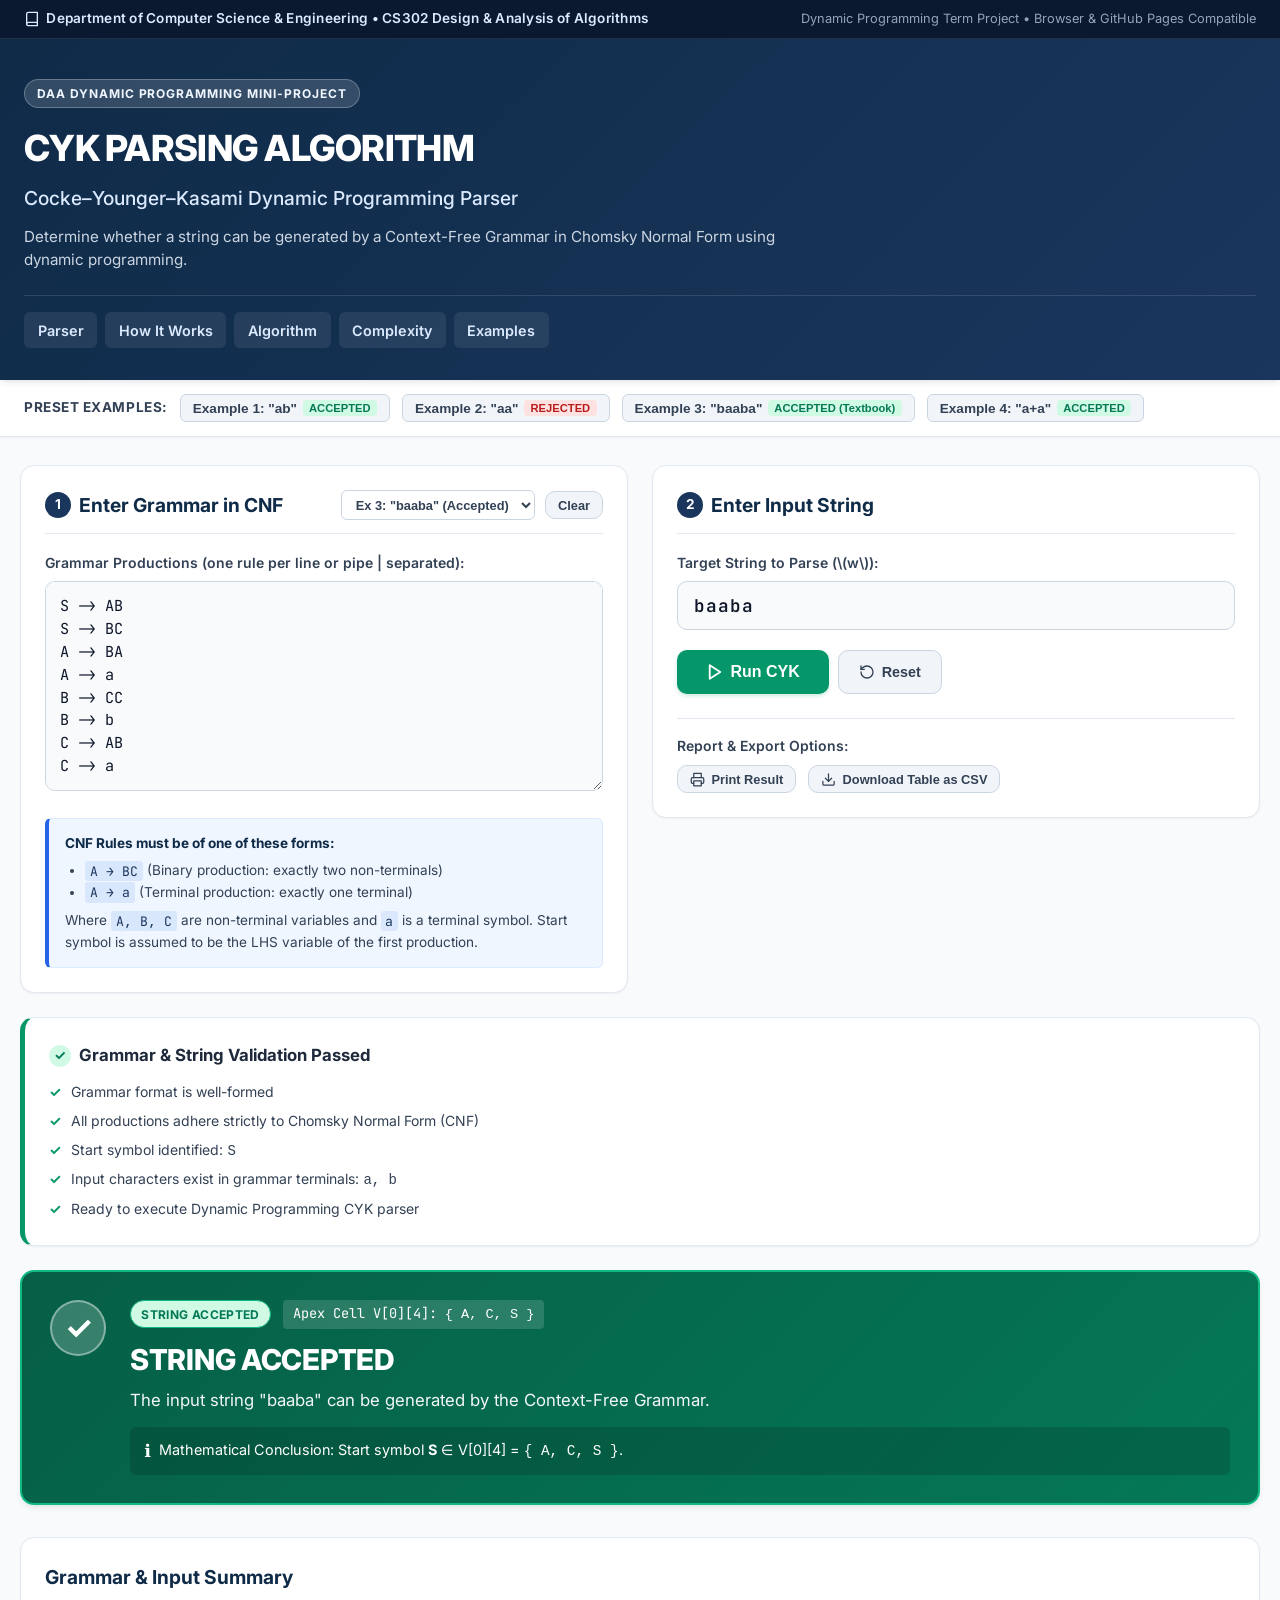
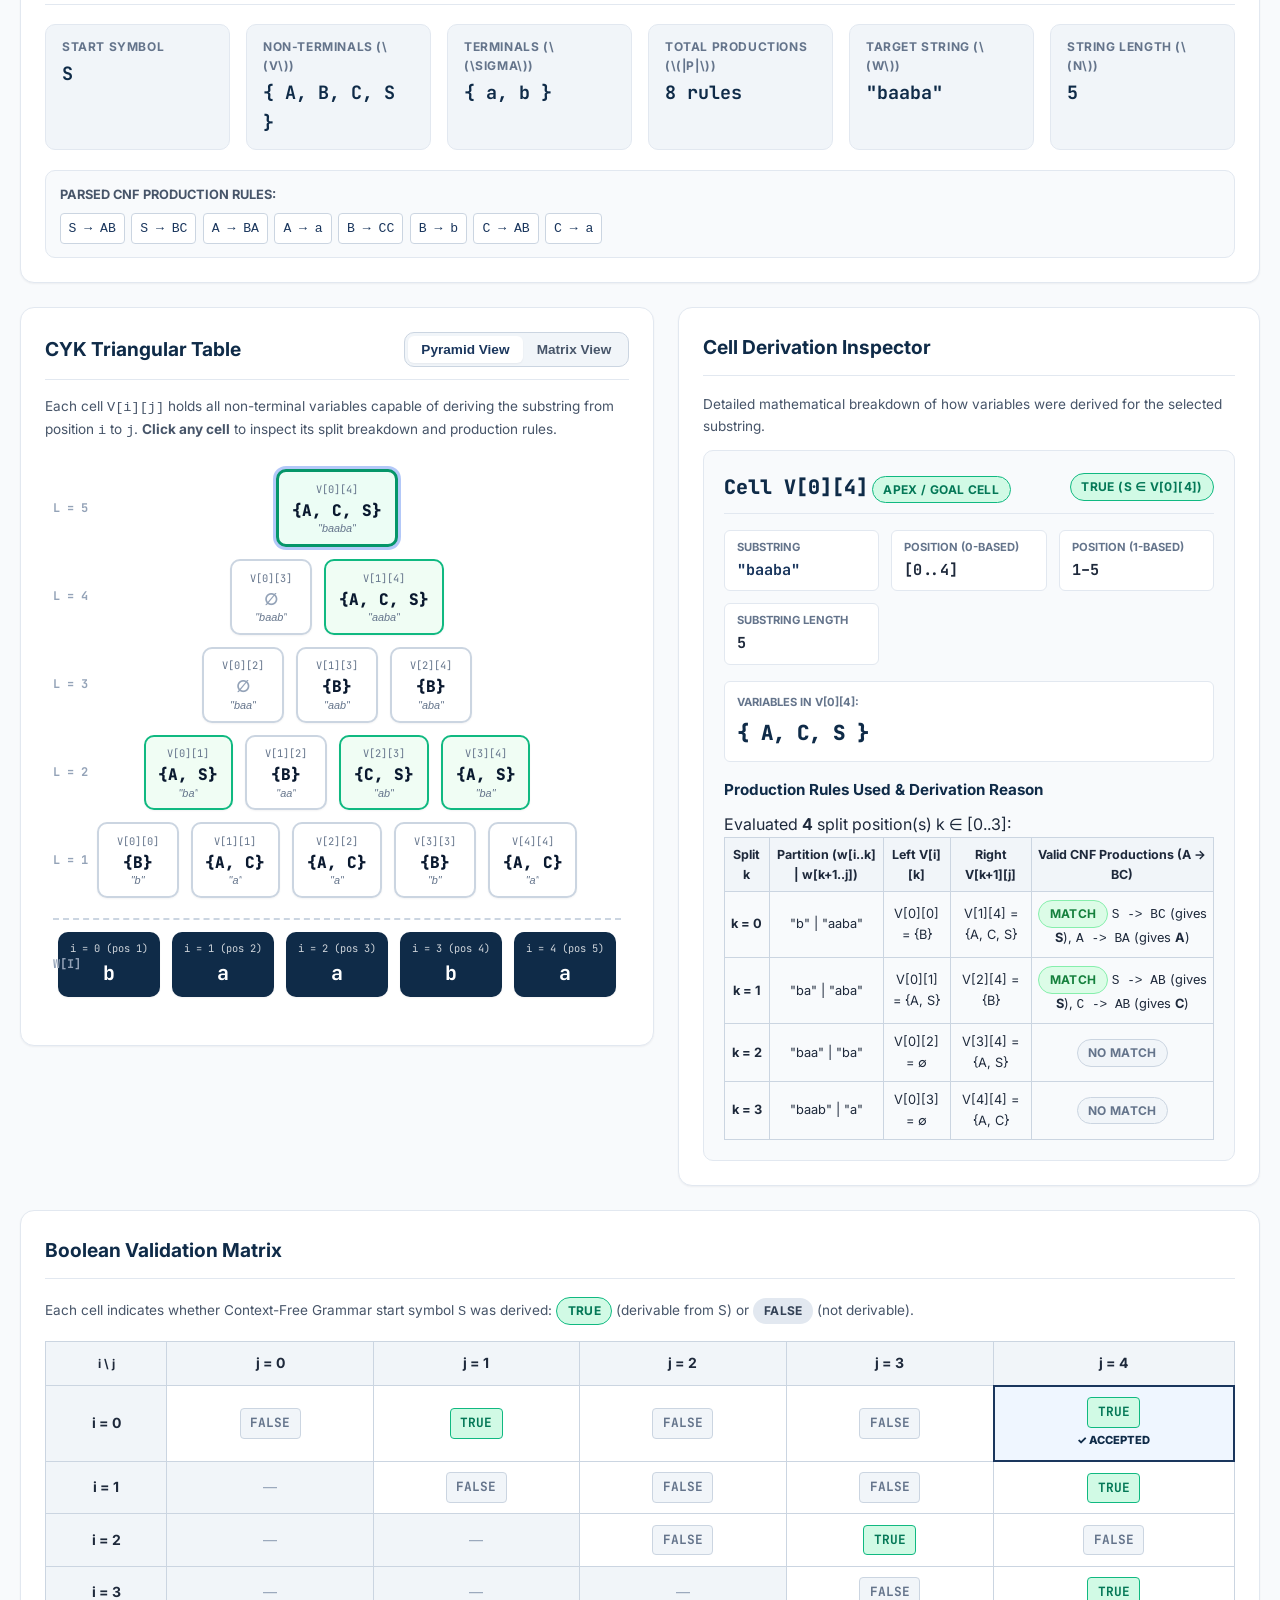
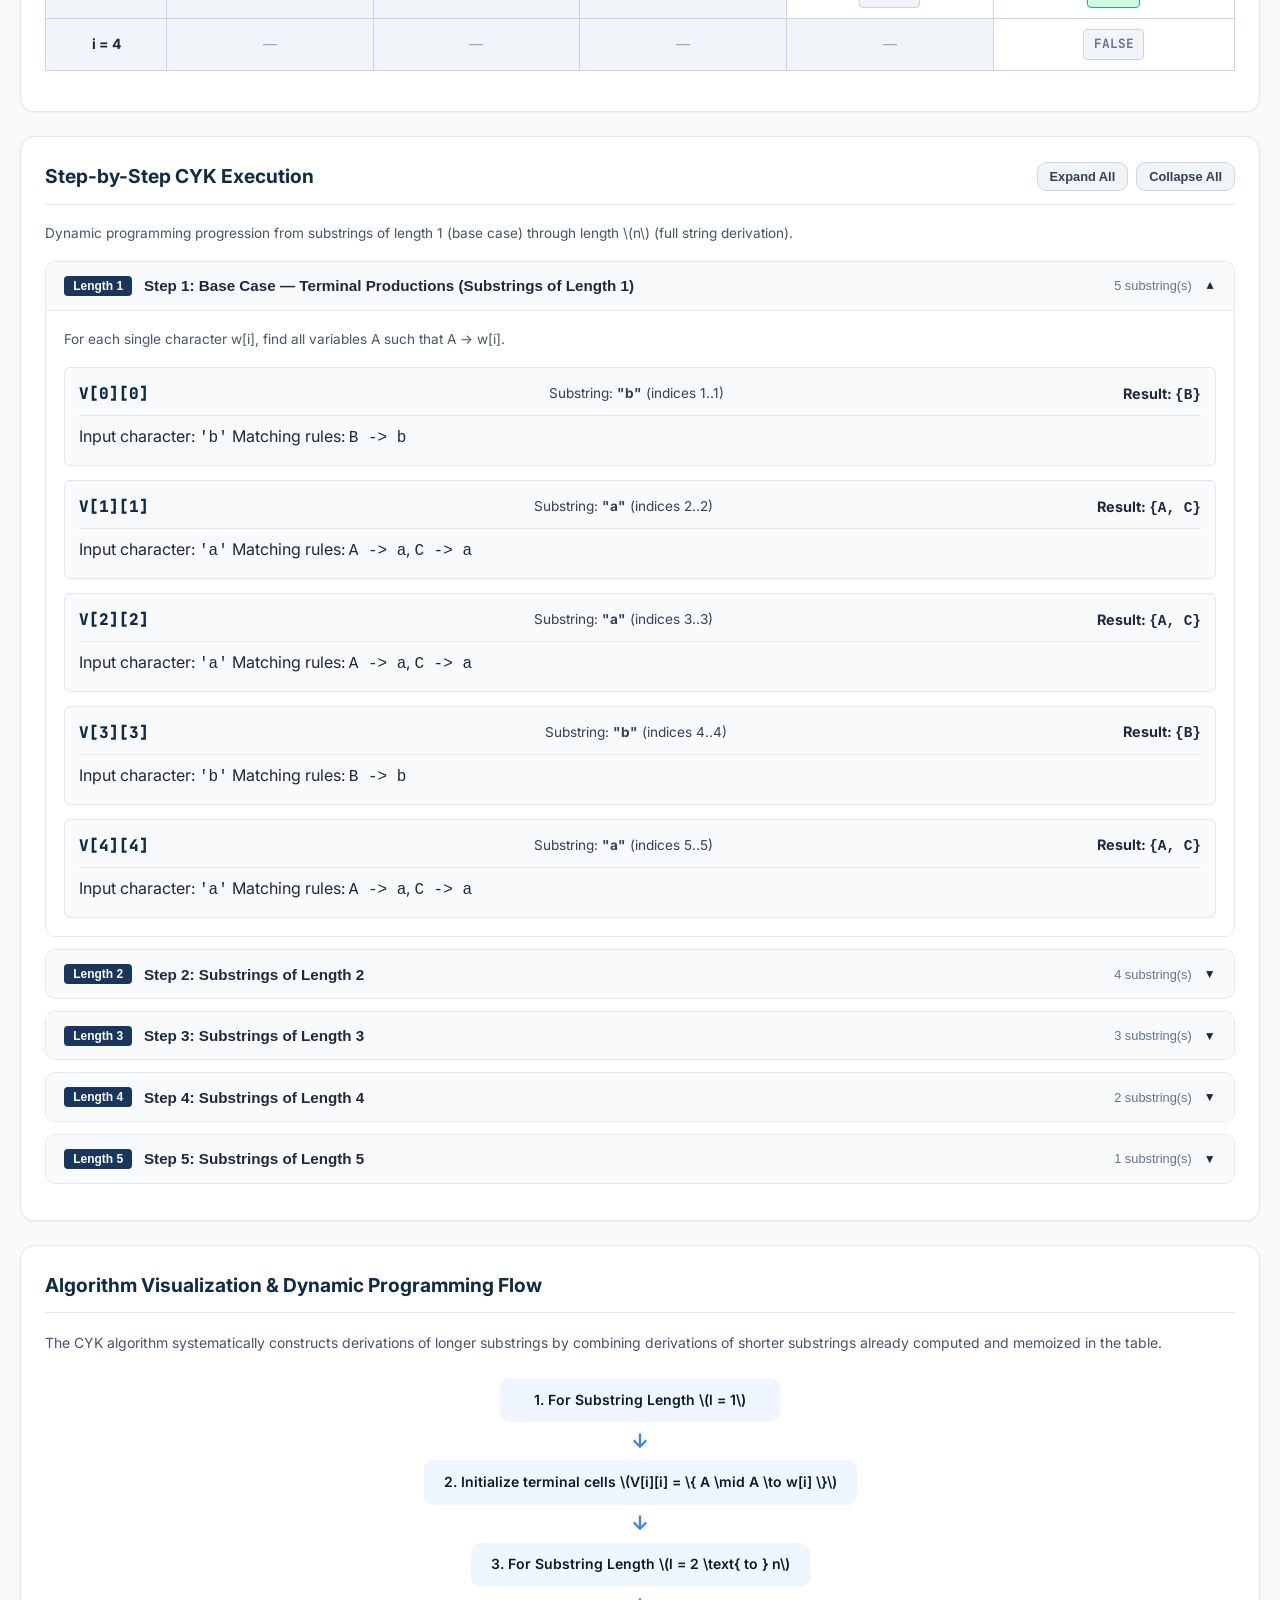
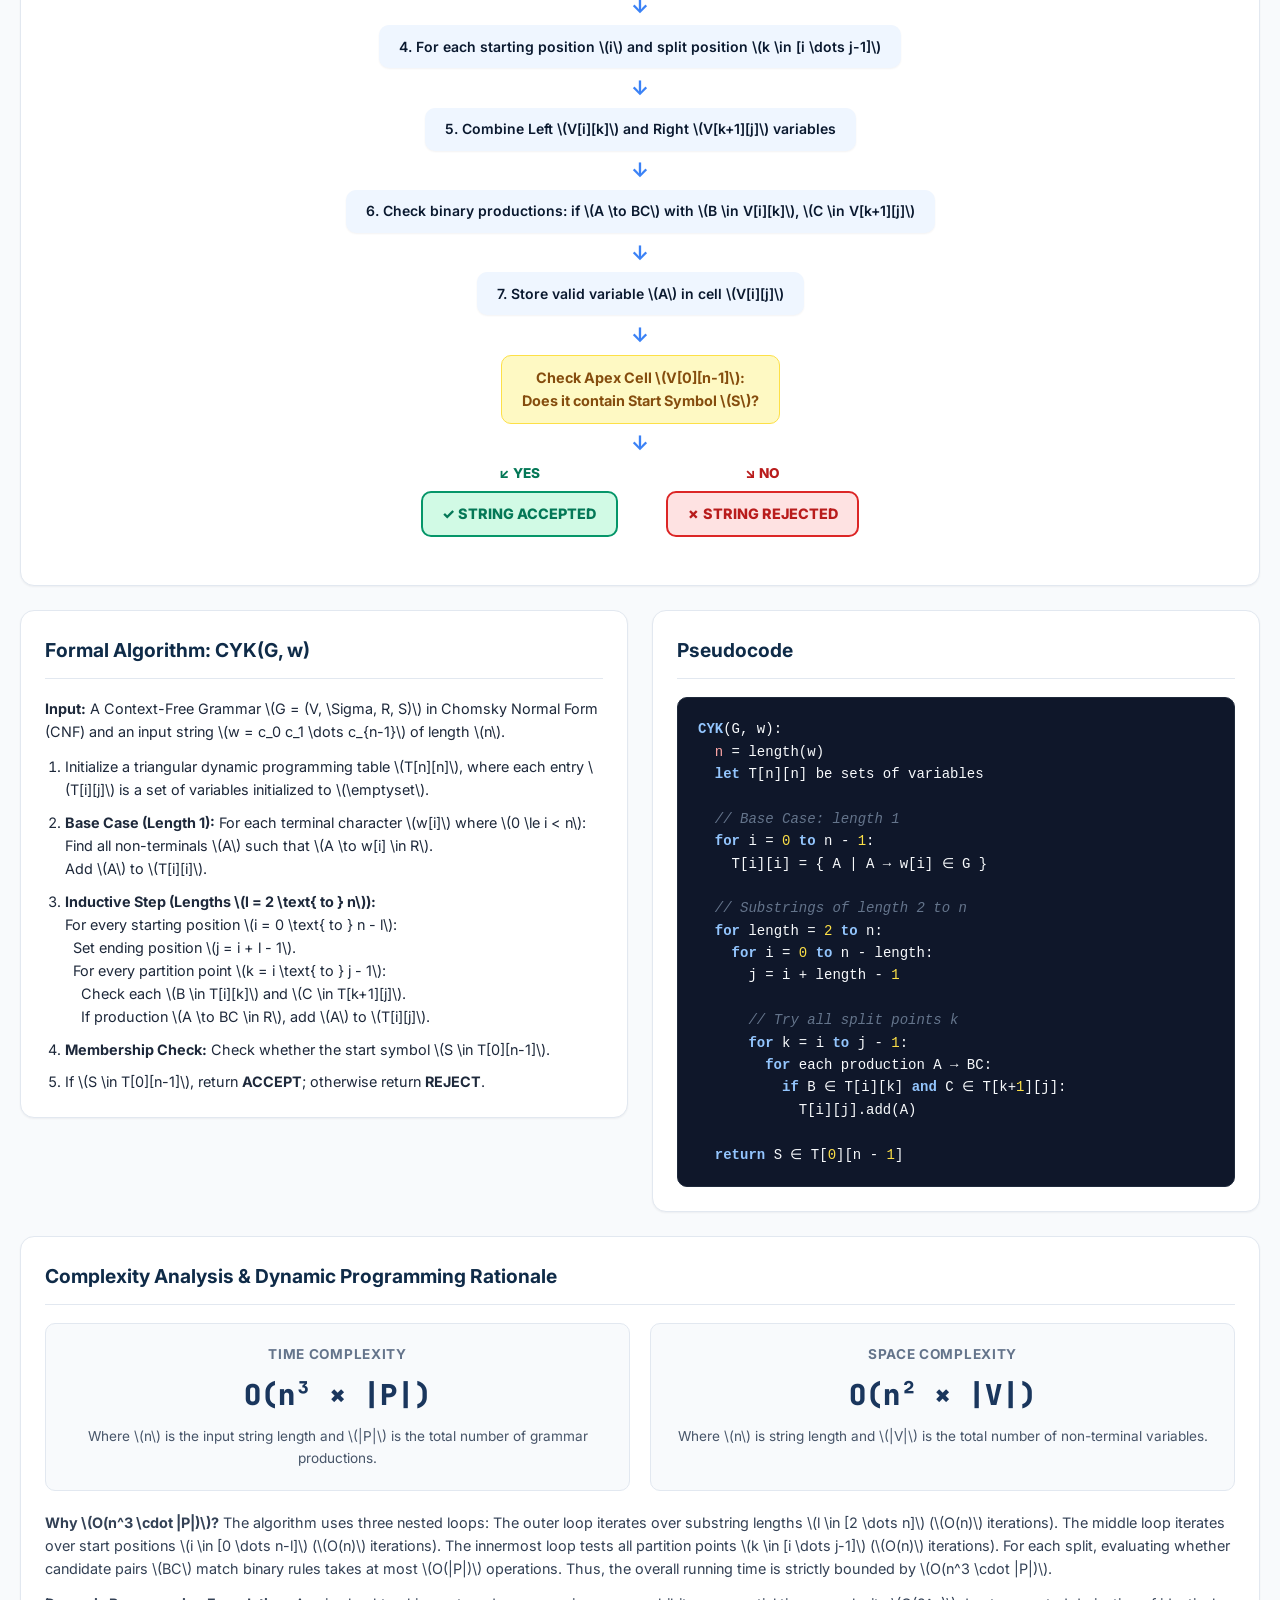
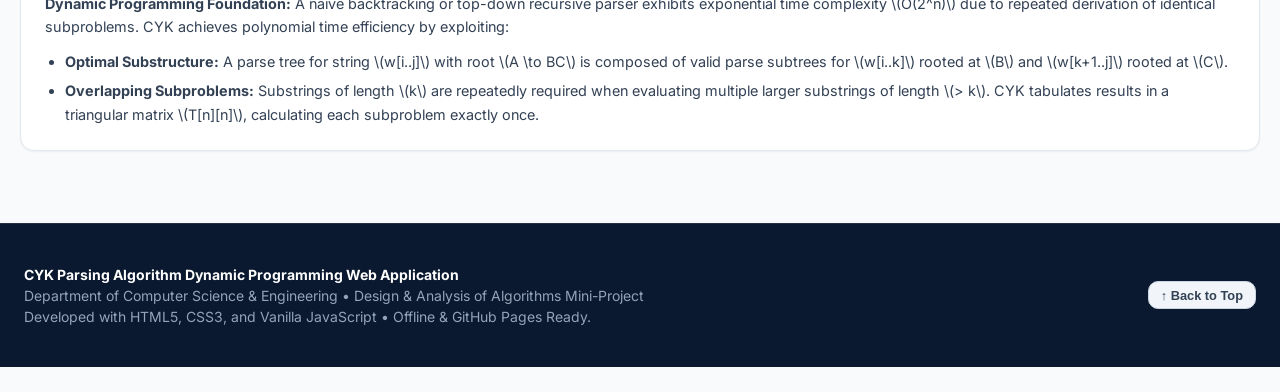
==== standalone.html @ a752aeae "Add files via upload" ====
<!DOCTYPE html>
<html lang="en">
<head>
  <meta charset="UTF-8">
  <meta name="viewport" content="width=device-width, initial-scale=1.0">
  <title>CYK Parsing Algorithm — Cocke–Younger–Kasami Dynamic Programming Parser</title>
  <style>
/* ==========================================================================
   CYK Parsing Algorithm — Academic DAA Mini-Project Stylesheet
   Theme: Academic Dark Blue / Slate / Clean White
   ========================================================================== */

:root {
  --primary-900: #0a192f;
  --primary-800: #0f2b48;
  --primary-700: #1a365d;
  --primary-600: #2563eb;
  --primary-500: #3b82f6;
  --primary-100: #dbeafe;
  --primary-50: #eff6ff;

  --accent-green-700: #047857;
  --accent-green-600: #059669;
  --accent-green-500: #10b981;
  --accent-green-100: #d1fae5;
  --accent-green-50: #ecfdf5;

  --accent-red-700: #b91c1c;
  --accent-red-600: #dc2626;
  --accent-red-500: #ef4444;
  --accent-red-100: #fee2e2;
  --accent-red-50: #fef2f2;

  --neutral-900: #0f172a;
  --neutral-800: #1e293b;
  --neutral-700: #334155;
  --neutral-600: #475569;
  --neutral-500: #64748b;
  --neutral-400: #94a3b8;
  --neutral-300: #cbd5e1;
  --neutral-200: #e2e8f0;
  --neutral-100: #f1f5f9;
  --neutral-50: #f8fafc;
  --white: #ffffff;

  --border-radius-sm: 6px;
  --border-radius-md: 10px;
  --border-radius-lg: 14px;
  --border-radius-xl: 18px;

  --shadow-sm: 0 1px 2px 0 rgba(15, 23, 42, 0.05);
  --shadow-md: 0 4px 6px -1px rgba(15, 23, 42, 0.08), 0 2px 4px -2px rgba(15, 23, 42, 0.05);
  --shadow-lg: 0 10px 15px -3px rgba(15, 23, 42, 0.08), 0 4px 6px -4px rgba(15, 23, 42, 0.05);
  --shadow-xl: 0 20px 25px -5px rgba(15, 23, 42, 0.1), 0 8px 10px -6px rgba(15, 23, 42, 0.05);

  --font-sans: 'Inter', system-ui, -apple-system, BlinkMacSystemFont, "Segoe UI", Roboto, "Helvetica Neue", Arial, sans-serif;
  --font-mono: 'JetBrains Mono', 'Fira Code', 'Consolas', 'Courier New', monospace;
}

/* Reset & Global */
*, *::before, *::after {
  box-sizing: border-box;
  margin: 0;
  padding: 0;
}

html {
  scroll-behavior: smooth;
  font-size: 16px;
}

body {
  font-family: var(--font-sans);
  background-color: var(--neutral-50);
  color: var(--neutral-800);
  line-height: 1.6;
  min-height: 100vh;
  display: flex;
  flex-direction: column;
}

/* Academic Top Banner */
.college-header-bar {
  background: var(--primary-900);
  color: var(--neutral-300);
  padding: 0.5rem 1.5rem;
  font-size: 0.85rem;
  border-bottom: 1px solid rgba(255, 255, 255, 0.1);
}

.college-header-inner {
  max-width: 1280px;
  margin: 0 auto;
  display: flex;
  justify-content: space-between;
  align-items: center;
  flex-wrap: wrap;
  gap: 0.5rem;
}

.course-tag {
  display: inline-flex;
  align-items: center;
  gap: 0.4rem;
  color: var(--primary-100);
  font-weight: 600;
  letter-spacing: 0.02em;
}

.project-affiliation {
  color: var(--neutral-400);
  font-size: 0.8rem;
}

/* Main Site Header */
.site-header {
  background: linear-gradient(135deg, var(--primary-800) 0%, var(--primary-700) 100%);
  color: var(--white);
  padding: 2.5rem 1.5rem 2rem;
  box-shadow: var(--shadow-md);
  position: relative;
}

.header-container {
  max-width: 1280px;
  margin: 0 auto;
}

.site-title-wrap {
  margin-bottom: 1.5rem;
}

.academic-badge {
  display: inline-block;
  background: rgba(255, 255, 255, 0.15);
  border: 1px solid rgba(255, 255, 255, 0.25);
  color: var(--primary-50);
  font-size: 0.75rem;
  font-weight: 700;
  text-transform: uppercase;
  letter-spacing: 0.08em;
  padding: 0.25rem 0.75rem;
  border-radius: 9999px;
  margin-bottom: 0.75rem;
}

.main-title {
  font-size: 2.25rem;
  font-weight: 800;
  letter-spacing: -0.02em;
  margin-bottom: 0.35rem;
  color: var(--white);
}

.subtitle {
  font-size: 1.2rem;
  color: var(--primary-100);
  font-weight: 500;
  margin-bottom: 0.75rem;
}

.header-description {
  font-size: 0.95rem;
  color: var(--neutral-300);
  max-width: 800px;
  line-height: 1.5;
}

/* Navigation Bar */
.main-nav {
  display: flex;
  gap: 0.5rem;
  flex-wrap: wrap;
  padding-top: 1rem;
  border-top: 1px solid rgba(255, 255, 255, 0.12);
}

.nav-link {
  color: var(--primary-100);
  text-decoration: none;
  font-size: 0.9rem;
  font-weight: 600;
  padding: 0.4rem 0.85rem;
  border-radius: var(--border-radius-sm);
  transition: all 0.2s ease;
  background: rgba(255, 255, 255, 0.08);
}

.nav-link:hover {
  color: var(--white);
  background: rgba(255, 255, 255, 0.2);
  transform: translateY(-1px);
}

/* Preset Quick Bar */
.preset-bar {
  background: var(--white);
  border-bottom: 1px solid var(--neutral-200);
  padding: 0.85rem 1.5rem;
  box-shadow: var(--shadow-sm);
}

.preset-container {
  max-width: 1280px;
  margin: 0 auto;
  display: flex;
  align-items: center;
  gap: 0.75rem;
  flex-wrap: wrap;
}

.preset-label {
  font-size: 0.85rem;
  font-weight: 700;
  color: var(--neutral-700);
  text-transform: uppercase;
  letter-spacing: 0.04em;
}

.btn-preset {
  background: var(--neutral-100);
  border: 1px solid var(--neutral-300);
  color: var(--neutral-700);
  padding: 0.35rem 0.75rem;
  border-radius: var(--border-radius-sm);
  font-size: 0.85rem;
  font-weight: 600;
  cursor: pointer;
  transition: all 0.15s ease;
  display: inline-flex;
  align-items: center;
  gap: 0.35rem;
}

.btn-preset:hover {
  background: var(--primary-50);
  border-color: var(--primary-500);
  color: var(--primary-700);
  transform: translateY(-1px);
}

.btn-preset .preset-badge {
  font-size: 0.7rem;
  padding: 0.1rem 0.4rem;
  border-radius: 4px;
}

.badge-acc {
  background: var(--accent-green-100);
  color: var(--accent-green-700);
}

.badge-rej {
  background: var(--accent-red-100);
  color: var(--accent-red-700);
}

/* Layout Containers */
.main-content {
  flex: 1;
  max-width: 1280px;
  width: 100%;
  margin: 1.75rem auto 3rem;
  padding: 0 1.25rem;
}

.two-col-grid {
  display: grid;
  grid-template-columns: 1fr 1fr;
  gap: 1.5rem;
  align-items: start;
}

@media (max-width: 960px) {
  .two-col-grid {
    grid-template-columns: 1fr;
  }
}

/* Card Component */
.card {
  background: var(--white);
  border: 1px solid var(--neutral-200);
  border-radius: var(--border-radius-lg);
  box-shadow: var(--shadow-sm);
  padding: 1.5rem;
  margin-bottom: 1.5rem;
  transition: box-shadow 0.2s ease;
}

.card:hover {
  box-shadow: var(--shadow-md);
}

.card-header {
  display: flex;
  justify-content: space-between;
  align-items: center;
  margin-bottom: 1.15rem;
  padding-bottom: 0.75rem;
  border-bottom: 1px solid var(--neutral-200);
}

.card-title {
  font-size: 1.2rem;
  font-weight: 700;
  color: var(--primary-800);
  display: flex;
  align-items: center;
  gap: 0.5rem;
}

.card-title-num {
  display: inline-flex;
  align-items: center;
  justify-content: center;
  width: 26px;
  height: 26px;
  background: var(--primary-700);
  color: var(--white);
  border-radius: 50%;
  font-size: 0.85rem;
  font-weight: 700;
}

/* Form Controls */
.form-group {
  margin-bottom: 1.25rem;
}

.form-label {
  display: block;
  font-size: 0.875rem;
  font-weight: 600;
  color: var(--neutral-700);
  margin-bottom: 0.4rem;
}

.grammar-textarea {
  width: 100%;
  height: 210px;
  font-family: var(--font-mono);
  font-size: 0.95rem;
  padding: 0.85rem;
  border: 1px solid var(--neutral-300);
  border-radius: var(--border-radius-md);
  background-color: var(--neutral-50);
  color: var(--neutral-900);
  resize: vertical;
  line-height: 1.5;
  transition: all 0.2s ease;
}

.grammar-textarea:focus,
.string-input:focus {
  outline: none;
  border-color: var(--primary-600);
  background-color: var(--white);
  box-shadow: 0 0 0 3px rgba(37, 99, 235, 0.15);
}

.string-input-wrap {
  display: flex;
  gap: 0.75rem;
}

.string-input {
  flex: 1;
  font-family: var(--font-mono);
  font-size: 1.1rem;
  padding: 0.75rem 1rem;
  border: 1px solid var(--neutral-300);
  border-radius: var(--border-radius-md);
  background-color: var(--neutral-50);
  color: var(--neutral-900);
  letter-spacing: 0.05em;
  font-weight: 600;
}

/* Buttons */
.btn-group {
  display: flex;
  gap: 0.6rem;
  flex-wrap: wrap;
}

.btn {
  display: inline-flex;
  align-items: center;
  justify-content: center;
  gap: 0.4rem;
  padding: 0.65rem 1.25rem;
  font-size: 0.9rem;
  font-weight: 600;
  border-radius: var(--border-radius-md);
  cursor: pointer;
  transition: all 0.18s ease;
  border: 1px solid transparent;
}

.btn-primary {
  background: var(--primary-700);
  color: var(--white);
  box-shadow: 0 2px 4px rgba(26, 54, 93, 0.2);
}

.btn-primary:hover {
  background: var(--primary-800);
  box-shadow: 0 4px 8px rgba(26, 54, 93, 0.25);
  transform: translateY(-1px);
}

.btn-secondary {
  background: var(--neutral-100);
  color: var(--neutral-700);
  border-color: var(--neutral-300);
}

.btn-secondary:hover {
  background: var(--neutral-200);
  color: var(--neutral-900);
}

.btn-run {
  background: var(--accent-green-600);
  color: var(--white);
  font-size: 1rem;
  padding: 0.75rem 1.75rem;
  box-shadow: 0 2px 4px rgba(5, 150, 105, 0.2);
}

.btn-run:hover {
  background: var(--accent-green-700);
  transform: translateY(-1px);
}

.btn-sm {
  padding: 0.35rem 0.75rem;
  font-size: 0.8rem;
}

/* Info Callout Box */
.info-box {
  background-color: var(--primary-50);
  border: 1px solid var(--primary-100);
  border-left: 4px solid var(--primary-600);
  border-radius: var(--border-radius-sm);
  padding: 0.85rem 1rem;
  margin-top: 1rem;
  font-size: 0.85rem;
  color: var(--neutral-700);
}

.info-box strong {
  color: var(--primary-800);
  display: block;
  margin-bottom: 0.25rem;
}

.info-box ul {
  padding-left: 1.25rem;
  margin-top: 0.35rem;
}

.info-box code {
  font-family: var(--font-mono);
  background: rgba(37, 99, 235, 0.1);
  padding: 0.1rem 0.3rem;
  border-radius: 3px;
  font-size: 0.82rem;
  color: var(--primary-700);
}

/* Validation Card */
.validation-card {
  border-left-width: 5px;
  transition: all 0.2s ease;
}

.validation-card.valid-state {
  border-left-color: var(--accent-green-600);
  background: var(--white);
}

.validation-card.invalid-state {
  border-left-color: var(--accent-red-600);
  background: var(--accent-red-50);
}

.validation-status-header {
  display: flex;
  align-items: center;
  gap: 0.5rem;
  font-size: 1.05rem;
  margin-bottom: 0.75rem;
}

.status-icon {
  display: inline-flex;
  align-items: center;
  justify-content: center;
  width: 22px;
  height: 22px;
  border-radius: 50%;
  font-size: 0.85rem;
  font-weight: bold;
}

.success-icon {
  background: var(--accent-green-100);
  color: var(--accent-green-700);
}

.error-icon {
  background: var(--accent-red-100);
  color: var(--accent-red-700);
}

.validation-checklist {
  list-style: none;
  display: grid;
  gap: 0.4rem;
  font-size: 0.875rem;
  color: var(--neutral-700);
}

.check-mark {
  color: var(--accent-green-600);
  font-weight: bold;
  margin-right: 0.4rem;
}

.cross-mark {
  color: var(--accent-red-600);
  font-weight: bold;
  margin-right: 0.4rem;
}

.validation-error-list {
  color: var(--accent-red-700);
  font-size: 0.875rem;
}

.error-lead {
  font-weight: 600;
  margin-bottom: 0.4rem;
}

.validation-error-list ul {
  list-style: none;
  padding-left: 0;
  display: grid;
  gap: 0.4rem;
}

/* Grammar Summary Card */
.summary-grid {
  display: grid;
  grid-template-columns: repeat(auto-fit, minmax(180px, 1fr));
  gap: 1rem;
  margin-bottom: 1.25rem;
}

.summary-metric {
  background: var(--neutral-100);
  border: 1px solid var(--neutral-200);
  border-radius: var(--border-radius-md);
  padding: 0.75rem 1rem;
}

.metric-label {
  display: block;
  font-size: 0.75rem;
  text-transform: uppercase;
  letter-spacing: 0.05em;
  color: var(--neutral-500);
  font-weight: 700;
  margin-bottom: 0.2rem;
}

.metric-value {
  font-size: 1.15rem;
  font-weight: 700;
  color: var(--primary-800);
  font-family: var(--font-mono);
}

.summary-rules-box {
  background: var(--neutral-50);
  border: 1px solid var(--neutral-200);
  border-radius: var(--border-radius-md);
  padding: 0.85rem;
}

.summary-rules-box .field-label {
  display: block;
  font-size: 0.8rem;
  font-weight: 700;
  color: var(--neutral-600);
  margin-bottom: 0.5rem;
  text-transform: uppercase;
}

.productions-badges-wrap {
  display: flex;
  flex-wrap: wrap;
  gap: 0.4rem;
}

.prod-badge {
  background: var(--white);
  border: 1px solid var(--neutral-300);
  padding: 0.2rem 0.5rem;
  border-radius: 4px;
  font-size: 0.82rem;
  color: var(--primary-700);
}

/* Result Banner */
.result-banner {
  border-radius: var(--border-radius-lg);
  padding: 1.75rem;
  margin-bottom: 2rem;
  display: flex;
  align-items: flex-start;
  gap: 1.5rem;
  box-shadow: var(--shadow-md);
  position: relative;
  overflow: hidden;
}

.result-banner.accepted {
  background: linear-gradient(135deg, #065f46 0%, #047857 100%);
  color: var(--white);
  border: 2px solid var(--accent-green-500);
}

.result-banner.rejected {
  background: linear-gradient(135deg, #991b1b 0%, #b91c1c 100%);
  color: var(--white);
  border: 2px solid var(--accent-red-500);
}

.result-icon-container {
  flex-shrink: 0;
}

.result-status-icon {
  width: 56px;
  height: 56px;
  border-radius: 50%;
  display: flex;
  align-items: center;
  justify-content: center;
  font-size: 2rem;
  font-weight: bold;
  background: rgba(255, 255, 255, 0.2);
  border: 2px solid rgba(255, 255, 255, 0.4);
}

.result-content {
  flex: 1;
}

.result-badge-row {
  display: flex;
  align-items: center;
  gap: 0.75rem;
  margin-bottom: 0.5rem;
  flex-wrap: wrap;
}

.result-dp-cell {
  font-size: 0.85rem;
  background: rgba(255, 255, 255, 0.15);
  padding: 0.2rem 0.6rem;
  border-radius: 4px;
  font-family: var(--font-mono);
}

.result-title {
  font-size: 1.8rem;
  font-weight: 800;
  letter-spacing: -0.01em;
  margin-bottom: 0.25rem;
}

.result-subtitle {
  font-size: 1.05rem;
  opacity: 0.95;
  margin-bottom: 0.85rem;
}

.result-math-reason {
  background: rgba(0, 0, 0, 0.15);
  padding: 0.6rem 0.9rem;
  border-radius: var(--border-radius-sm);
  font-size: 0.9rem;
  display: flex;
  align-items: center;
  gap: 0.5rem;
}

.math-icon {
  font-size: 1.1rem;
  font-weight: bold;
}

/* Badges */
.badge {
  display: inline-flex;
  align-items: center;
  padding: 0.2rem 0.65rem;
  border-radius: 9999px;
  font-size: 0.75rem;
  font-weight: 700;
  letter-spacing: 0.03em;
  text-transform: uppercase;
}

.badge-accepted, .badge-success {
  background: var(--accent-green-100);
  color: var(--accent-green-700);
  border: 1px solid var(--accent-green-500);
}

.badge-rejected, .badge-error {
  background: var(--accent-red-100);
  color: var(--accent-red-700);
  border: 1px solid var(--accent-red-500);
}

.badge-match {
  background: #dcfce7;
  color: #15803d;
  border: 1px solid #86efac;
}

.badge-nomatch {
  background: var(--neutral-100);
  color: var(--neutral-500);
  border: 1px solid var(--neutral-300);
}

.badge-neutral {
  background: var(--neutral-200);
  color: var(--neutral-700);
}

/* SECTION 5: CYK Triangular Table */
.table-section-header {
  display: flex;
  justify-content: space-between;
  align-items: center;
  margin-bottom: 1rem;
  flex-wrap: wrap;
  gap: 0.75rem;
}

.view-toggle-btns {
  display: flex;
  background: var(--neutral-100);
  border: 1px solid var(--neutral-300);
  border-radius: var(--border-radius-md);
  padding: 0.2rem;
}

.toggle-btn {
  padding: 0.35rem 0.85rem;
  font-size: 0.85rem;
  font-weight: 600;
  border: none;
  background: transparent;
  color: var(--neutral-600);
  cursor: pointer;
  border-radius: var(--border-radius-sm);
  transition: all 0.15s ease;
}

.toggle-btn.active {
  background: var(--white);
  color: var(--primary-700);
  box-shadow: var(--shadow-sm);
}

/* Pyramid Container */
.pyramid-scroll-wrap {
  overflow-x: auto;
  padding: 1rem 0 1.5rem;
  margin: 0 -0.5rem;
}

.cyk-pyramid {
  display: flex;
  flex-direction: column;
  align-items: center;
  gap: 0.75rem;
  min-width: 600px;
  padding: 0 1rem;
}

.pyramid-row {
  display: flex;
  align-items: center;
  justify-content: center;
  position: relative;
  width: 100%;
}

.pyramid-row-label {
  position: absolute;
  left: 0;
  font-size: 0.75rem;
  font-weight: 700;
  color: var(--neutral-400);
  font-family: var(--font-mono);
  text-transform: uppercase;
}

.pyramid-cells-wrap {
  display: flex;
  gap: 0.75rem;
  justify-content: center;
}

/* CYK Cell Buttons in Pyramid */
.cyk-cell {
  background: var(--white);
  border: 2px solid var(--neutral-300);
  border-radius: var(--border-radius-md);
  padding: 0.6rem 0.8rem;
  min-width: 82px;
  min-height: 72px;
  display: flex;
  flex-direction: column;
  align-items: center;
  justify-content: center;
  cursor: pointer;
  transition: all 0.18s ease;
  box-shadow: var(--shadow-sm);
  position: relative;
}

.cyk-cell:hover {
  border-color: var(--primary-500);
  transform: translateY(-2px);
  box-shadow: var(--shadow-md);
}

.cyk-cell.selected-cell {
  border-color: var(--primary-600);
  box-shadow: 0 0 0 3px rgba(37, 99, 235, 0.35);
  background: var(--primary-50);
}

.cyk-cell.has-start {
  border-color: var(--accent-green-500);
  background: #f0fdf4;
}

.cyk-cell.apex-cell {
  border-width: 3px;
  border-color: var(--primary-700);
  background: #eff6ff;
}

.cyk-cell.apex-cell.has-start {
  border-color: var(--accent-green-600);
  background: #ecfdf5;
}

.cyk-cell.empty-cell .cell-vars {
  color: var(--neutral-400);
}

.cell-coords {
  font-size: 0.65rem;
  font-family: var(--font-mono);
  color: var(--neutral-500);
  margin-bottom: 0.15rem;
}

.cell-vars {
  font-size: 1rem;
  font-weight: 800;
  color: var(--primary-900);
  font-family: var(--font-mono);
  margin: 0.1rem 0;
}

.cell-substr {
  font-size: 0.68rem;
  color: var(--neutral-500);
  font-style: italic;
  white-space: nowrap;
  max-width: 80px;
  overflow: hidden;
  text-overflow: ellipsis;
}

/* Pyramid Terminal Base Row */
.pyramid-base-row {
  margin-top: 0.5rem;
  padding-top: 0.75rem;
  border-top: 2px dashed var(--neutral-300);
}

.terminal-char-cell {
  background: var(--primary-800);
  color: var(--white);
  border-radius: var(--border-radius-md);
  padding: 0.5rem 0.75rem;
  min-width: 82px;
  text-align: center;
  box-shadow: var(--shadow-sm);
}

.char-pos {
  font-size: 0.65rem;
  opacity: 0.8;
  font-family: var(--font-mono);
}

.char-val {
  font-size: 1.25rem;
  font-family: var(--font-mono);
  font-weight: 800;
}

/* Matrix Table View */
.matrix-table-responsive {
  overflow-x: auto;
  margin: 1rem 0;
}

.academic-table {
  width: 100%;
  border-collapse: collapse;
  font-size: 0.875rem;
  text-align: center;
}

.academic-table th,
.academic-table td {
  border: 1px solid var(--neutral-300);
  padding: 0.65rem 0.5rem;
}

.academic-table th {
  background: var(--neutral-100);
  color: var(--neutral-800);
  font-weight: 700;
}

.table-sublabel {
  font-size: 0.75rem;
  font-weight: normal;
  color: var(--neutral-500);
}

.matrix-corner {
  background: var(--neutral-200);
  font-size: 0.75rem;
}

.matrix-unused {
  background: var(--neutral-100);
  color: var(--neutral-400);
}

.matrix-cell {
  background: var(--white);
  cursor: pointer;
  transition: all 0.15s ease;
}

.matrix-cell:hover {
  background: var(--primary-50);
}

.matrix-cell.selected-cell {
  background: var(--primary-100);
  outline: 2px solid var(--primary-600);
}

.matrix-cell.matrix-has-start {
  background: #f0fdf4;
}

.matrix-cell.matrix-apex {
  border: 2px solid var(--primary-700);
}

.m-cell-content {
  display: flex;
  flex-direction: column;
  align-items: center;
}

.m-cell-vars {
  font-weight: 800;
  font-family: var(--font-mono);
  color: var(--primary-900);
}

.m-cell-sub {
  font-size: 0.7rem;
  color: var(--neutral-500);
}

/* SECTION 6: Boolean Matrix */
.bool-matrix-header {
  margin-bottom: 0.85rem;
}

.bool-info {
  font-size: 0.85rem;
  color: var(--neutral-600);
}

.bool-badge {
  display: inline-block;
  font-family: var(--font-mono);
  font-weight: 700;
  font-size: 0.8rem;
  padding: 0.25rem 0.6rem;
  border-radius: 4px;
}

.bool-true {
  background: var(--accent-green-100);
  color: var(--accent-green-700);
  border: 1px solid var(--accent-green-500);
}

.bool-false {
  background: var(--neutral-100);
  color: var(--neutral-500);
  border: 1px solid var(--neutral-300);
}

.bool-apex {
  border: 2px solid var(--primary-700) !important;
  background: var(--primary-50);
}

.apex-verdict {
  margin-top: 0.25rem;
  font-size: 0.7rem;
  font-weight: 800;
  color: var(--primary-800);
}

/* Cell Inspector Panel */
.inspector-card-inner {
  background: var(--neutral-50);
  border: 1px solid var(--neutral-200);
  border-radius: var(--border-radius-md);
  padding: 1.25rem;
}

.inspector-header {
  display: flex;
  justify-content: space-between;
  align-items: center;
  margin-bottom: 1rem;
  padding-bottom: 0.6rem;
  border-bottom: 1px solid var(--neutral-200);
}

.cell-tag {
  font-size: 1.25rem;
  font-weight: 800;
  color: var(--primary-800);
  font-family: var(--font-mono);
}

.inspector-grid {
  display: grid;
  grid-template-columns: repeat(auto-fit, minmax(140px, 1fr));
  gap: 0.75rem;
  margin-bottom: 1rem;
}

.inspector-field {
  background: var(--white);
  border: 1px solid var(--neutral-200);
  border-radius: var(--border-radius-sm);
  padding: 0.5rem 0.75rem;
}

.field-label {
  font-size: 0.7rem;
  text-transform: uppercase;
  color: var(--neutral-500);
  font-weight: 700;
  display: block;
}

.field-value {
  font-size: 0.95rem;
  font-weight: 700;
  color: var(--neutral-800);
  font-family: var(--font-mono);
}

.highlight-substr {
  color: var(--primary-700);
}

.inspector-variables-box {
  background: var(--white);
  border: 1px solid var(--neutral-200);
  border-radius: var(--border-radius-sm);
  padding: 0.75rem;
  margin-bottom: 1rem;
}

.variables-display {
  font-size: 1.3rem;
  font-weight: 800;
  font-family: var(--font-mono);
  color: var(--primary-800);
  margin-top: 0.25rem;
}

.inspector-section-title {
  font-size: 0.95rem;
  font-weight: 700;
  color: var(--primary-800);
  margin-bottom: 0.6rem;
}

.derivation-terminal-box {
  background: var(--white);
  border: 1px solid var(--neutral-200);
  border-radius: var(--border-radius-sm);
  padding: 0.85rem;
  font-size: 0.85rem;
}

.derivation-rules-list {
  list-style: none;
  margin-top: 0.5rem;
  display: grid;
  gap: 0.35rem;
}

.splits-table th {
  font-size: 0.78rem;
  padding: 0.4rem;
}

.splits-table td {
  font-size: 0.8rem;
  padding: 0.5rem 0.4rem;
}

/* SECTION 7: Step-by-Step Execution Trace */
.trace-controls {
  display: flex;
  gap: 0.5rem;
}

.step-accordion-item {
  border: 1px solid var(--neutral-200);
  border-radius: var(--border-radius-md);
  margin-bottom: 0.75rem;
  overflow: hidden;
  background: var(--white);
}

.step-accordion-header {
  width: 100%;
  display: flex;
  justify-content: space-between;
  align-items: center;
  padding: 0.85rem 1.15rem;
  background: var(--neutral-50);
  border: none;
  cursor: pointer;
  text-align: left;
  font-size: 0.95rem;
  color: var(--neutral-800);
  transition: background 0.15s ease;
}

.step-accordion-header:hover {
  background: var(--neutral-100);
}

.step-header-left {
  display: flex;
  align-items: center;
  gap: 0.75rem;
}

.step-number-badge {
  background: var(--primary-700);
  color: var(--white);
  padding: 0.2rem 0.55rem;
  border-radius: 4px;
  font-size: 0.75rem;
  font-weight: 700;
}

.step-header-right {
  display: flex;
  align-items: center;
  gap: 0.75rem;
}

.cell-count-tag {
  font-size: 0.8rem;
  color: var(--neutral-500);
}

.accordion-chevron {
  font-size: 0.75rem;
  transition: transform 0.2s ease;
}

.step-accordion-item.open .accordion-chevron {
  transform: rotate(180deg);
}

.step-accordion-content {
  display: none;
  padding: 1.15rem;
  border-top: 1px solid var(--neutral-200);
}

.step-accordion-item.open .step-accordion-content {
  display: block;
}

.step-group-desc {
  font-size: 0.85rem;
  color: var(--neutral-600);
  margin-bottom: 1rem;
}

.step-cells-grid {
  display: grid;
  gap: 0.85rem;
}

.step-cell-card {
  background: var(--neutral-50);
  border: 1px solid var(--neutral-200);
  border-radius: var(--border-radius-sm);
  padding: 0.85rem;
}

.step-cell-header {
  display: flex;
  justify-content: space-between;
  align-items: center;
  flex-wrap: wrap;
  gap: 0.5rem;
  padding-bottom: 0.5rem;
  border-bottom: 1px solid var(--neutral-200);
  margin-bottom: 0.5rem;
}

.step-cell-id {
  font-weight: 800;
  font-family: var(--font-mono);
  color: var(--primary-800);
}

.step-cell-substr {
  font-size: 0.85rem;
  color: var(--neutral-700);
}

.step-cell-result {
  font-size: 0.9rem;
  font-weight: 700;
}

.step-split-row {
  display: flex;
  justify-content: space-between;
  align-items: center;
  font-size: 0.8rem;
  padding: 0.35rem 0.5rem;
  border-radius: 4px;
  margin-top: 0.25rem;
}

.step-split-row.split-matched {
  background: #ecfdf5;
  border-left: 3px solid var(--accent-green-500);
}

.split-info {
  display: flex;
  align-items: center;
  gap: 0.5rem;
  flex-wrap: wrap;
}

.split-k {
  font-weight: bold;
  font-family: var(--font-mono);
}

.split-cells-meta {
  color: var(--neutral-500);
  font-size: 0.75rem;
}

/* SECTION 8: Algorithm Flowchart Visualization */
.flowchart-wrapper {
  display: flex;
  flex-direction: column;
  align-items: center;
  gap: 0.6rem;
  margin: 1.5rem 0;
}

.flow-step {
  background: var(--primary-50);
  border: 1px solid var(--primary-200);
  border-radius: var(--border-radius-md);
  padding: 0.65rem 1.25rem;
  font-size: 0.875rem;
  font-weight: 600;
  color: var(--primary-900);
  text-align: center;
  min-width: 280px;
  box-shadow: var(--shadow-sm);
}

.flow-arrow {
  color: var(--primary-500);
  font-size: 1.25rem;
  font-weight: bold;
  line-height: 1;
}

.flow-decision {
  background: #fef9c3;
  border: 1px solid #fde047;
  border-radius: var(--border-radius-md);
  padding: 0.65rem 1.25rem;
  font-size: 0.9rem;
  font-weight: 700;
  color: #854d0e;
  text-align: center;
  min-width: 240px;
}

.flow-branches {
  display: flex;
  gap: 3rem;
  width: 100%;
  justify-content: center;
}

.flow-branch {
  display: flex;
  flex-direction: column;
  align-items: center;
  gap: 0.4rem;
}

.flow-branch-label {
  font-weight: 800;
  font-size: 0.85rem;
}

.flow-branch-label.yes {
  color: var(--accent-green-700);
}

.flow-branch-label.no {
  color: var(--accent-red-700);
}

.flow-terminal {
  padding: 0.6rem 1.2rem;
  border-radius: var(--border-radius-md);
  font-weight: 800;
  font-size: 0.9rem;
  text-align: center;
  min-width: 140px;
}

.flow-terminal.acc {
  background: var(--accent-green-100);
  border: 2px solid var(--accent-green-600);
  color: var(--accent-green-700);
}

.flow-terminal.rej {
  background: var(--accent-red-100);
  border: 2px solid var(--accent-red-600);
  color: var(--accent-red-700);
}

/* SECTION 9 & 10: Formal Algorithm & Pseudocode */
.code-block-container {
  background: #0f172a;
  border-radius: var(--border-radius-md);
  padding: 1.25rem;
  overflow-x: auto;
  color: #f8fafc;
  font-family: var(--font-mono);
  font-size: 0.875rem;
  line-height: 1.6;
  border: 1px solid #1e293b;
}

.code-block-container pre {
  margin: 0;
}

.code-keyword {
  color: #93c5fd;
  font-weight: bold;
}

.code-comment {
  color: #64748b;
  font-style: italic;
}

.code-var {
  color: #fca5a5;
}

.code-function {
  color: #6ee7b7;
}

.code-number {
  color: #fde047;
}

/* SECTION 11: Complexity Card */
.complexity-grid {
  display: grid;
  grid-template-columns: 1fr 1fr;
  gap: 1.25rem;
  margin-bottom: 1.25rem;
}

@media (max-width: 640px) {
  .complexity-grid {
    grid-template-columns: 1fr;
  }
}

.complexity-card {
  background: var(--neutral-50);
  border: 1px solid var(--neutral-200);
  border-radius: var(--border-radius-md);
  padding: 1.25rem;
  text-align: center;
}

.complexity-title {
  font-size: 0.85rem;
  text-transform: uppercase;
  letter-spacing: 0.05em;
  color: var(--neutral-500);
  font-weight: 700;
  margin-bottom: 0.4rem;
}

.complexity-formula {
  font-size: 1.8rem;
  font-weight: 800;
  color: var(--primary-700);
  font-family: var(--font-mono);
  margin-bottom: 0.5rem;
}

.complexity-desc {
  font-size: 0.85rem;
  color: var(--neutral-600);
}

.complexity-details {
  font-size: 0.9rem;
  color: var(--neutral-700);
  line-height: 1.6;
}

.complexity-details p {
  margin-bottom: 0.75rem;
}

/* SECTION 14: Export & Action Buttons */
.action-buttons-wrap {
  display: flex;
  gap: 0.75rem;
  flex-wrap: wrap;
  align-items: center;
}

/* Utilities */
.hidden {
  display: none !important;
}

/* Footer */
.site-footer {
  background: var(--primary-900);
  color: var(--neutral-400);
  padding: 2.5rem 1.5rem;
  font-size: 0.875rem;
  border-top: 1px solid rgba(255, 255, 255, 0.1);
  margin-top: auto;
}

.footer-container {
  max-width: 1280px;
  margin: 0 auto;
  display: flex;
  justify-content: space-between;
  align-items: center;
  flex-wrap: wrap;
  gap: 1.5rem;
}

.footer-meta {
  line-height: 1.5;
}

.footer-meta strong {
  color: var(--white);
}

/* ==========================================================================
   Print Stylesheet (@media print)
   Optimized for Academic Project Paper Submission / Grading Report
   ========================================================================== */
@media print {
  body {
    background: #ffffff !important;
    color: #000000 !important;
    font-size: 11pt;
  }

  .college-header-bar,
  .main-nav,
  .preset-bar,
  .btn-group,
  .action-buttons-wrap,
  .view-toggle-btns,
  .site-footer,
  #btnExpandAll,
  #btnCollapseAll {
    display: none !important;
  }

  .site-header {
    background: transparent !important;
    color: #000000 !important;
    padding: 0 0 1rem 0 !important;
    border-bottom: 2px solid #000000 !important;
  }

  .main-title {
    color: #000000 !important;
    font-size: 18pt !important;
  }

  .subtitle {
    color: #333333 !important;
    font-size: 13pt !important;
  }

  .header-description {
    color: #555555 !important;
  }

  .card {
    border: 1px solid #cccccc !important;
    box-shadow: none !important;
    margin-bottom: 1rem !important;
    page-break-inside: avoid;
  }

  .result-banner {
    border: 2px solid #000000 !important;
    color: #000000 !important;
    background: #f4f4f4 !important;
    page-break-inside: avoid;
  }

  .result-banner.accepted .result-title,
  .result-banner.rejected .result-title {
    color: #000000 !important;
  }

  .step-accordion-content {
    display: block !important;
  }

  .academic-table th,
  .academic-table td {
    border: 1px solid #000000 !important;
  }
}

</style>
  <link rel="preconnect" href="https://fonts.googleapis.com">
  <link rel="preconnect" href="https://fonts.gstatic.com" crossorigin>
  <link href="https://fonts.googleapis.com/css2?family=Inter:wght@400;500;600;700;800&family=JetBrains+Mono:wght@400;500;600;700&display=swap" rel="stylesheet">
</head>
<body>

  <!-- Academic Department Header Bar -->
  <aside class="college-header-bar" aria-label="Course and Department Info">
    <div class="college-header-inner">
      <span class="course-tag">
        <svg width="16" height="16" viewBox="0 0 24 24" fill="none" stroke="currentColor" stroke-width="2" stroke-linecap="round" stroke-linejoin="round" aria-hidden="true"><path d="M4 19.5A2.5 2.5 0 0 1 6.5 17H20"></path><path d="M6.5 2H20v20H6.5A2.5 2.5 0 0 1 4 19.5v-15A2.5 2.5 0 0 1 6.5 2z"></path></svg>
        Department of Computer Science &amp; Engineering &bull; CS302 Design &amp; Analysis of Algorithms
      </span>
      <span class="project-affiliation">Dynamic Programming Term Project &bull; Browser &amp; GitHub Pages Compatible</span>
    </div>
  </aside>

  <!-- HEADER -->
  <header class="site-header">
    <div class="header-container">
      <div class="site-title-wrap">
        <span class="academic-badge">DAA Dynamic Programming Mini-Project</span>
        <h1 class="main-title">CYK PARSING ALGORITHM</h1>
        <p class="subtitle">Cocke–Younger–Kasami Dynamic Programming Parser</p>
        <p class="header-description">
          Determine whether a string can be generated by a Context-Free Grammar in Chomsky Normal Form using dynamic programming.
        </p>
      </div>

      <!-- Navigation -->
      <nav class="main-nav" aria-label="Main Navigation">
        <a href="#parser-section" class="nav-link">Parser</a>
        <a href="#how-it-works-section" class="nav-link">How It Works</a>
        <a href="#algorithm-section" class="nav-link">Algorithm</a>
        <a href="#complexity-section" class="nav-link">Complexity</a>
        <a href="#examples-section" class="nav-link">Examples</a>
      </nav>
    </div>
  </header>

  <!-- SECTION 13: PRESET EXAMPLE BUTTONS BAR -->
  <section class="preset-bar" id="examples-section" aria-label="Preset Examples">
    <div class="preset-container">
      <span class="preset-label">Preset Examples:</span>
      <button type="button" class="btn-preset" data-preset="example1" title="S->AB, A->a, B->b with 'ab'">
        Example 1: "ab" <span class="preset-badge badge-acc">ACCEPTED</span>
      </button>
      <button type="button" class="btn-preset" data-preset="example2" title="S->AB, A->a, B->b with 'aa'">
        Example 2: "aa" <span class="preset-badge badge-rej">REJECTED</span>
      </button>
      <button type="button" class="btn-preset" data-preset="example3" title="Classic 4-variable textbook grammar with 'baaba'">
        Example 3: "baaba" <span class="preset-badge badge-acc">ACCEPTED (Textbook)</span>
      </button>
      <button type="button" class="btn-preset" data-preset="example4" title="Arithmetic expression grammar with 'a+a'">
        Example 4: "a+a" <span class="preset-badge badge-acc">ACCEPTED</span>
      </button>
    </div>
  </section>

  <!-- MAIN APPLICATION CONTENT -->
  <main class="main-content" id="parser-section">

    <!-- INPUT CARDS (TWO COLUMN GRID) -->
    <div class="two-col-grid">

      <!-- SECTION 1: GRAMMAR INPUT -->
      <div class="card">
        <div class="card-header">
          <h2 class="card-title">
            <span class="card-title-num">1</span>
            Enter Grammar in CNF
          </h2>
          <div class="btn-group" style="align-items: center;">
            <select id="presetSelect" class="preset-dropdown" aria-label="Select Preset Example" style="padding: 0.35rem 0.6rem; border-radius: var(--border-radius-sm); border: 1px solid var(--neutral-300); font-size: 0.8rem; background: var(--white); font-weight: 600; color: var(--neutral-700);">
              <option value="">-- Load Preset --</option>
              <option value="example1">Ex 1: "ab" (Accepted)</option>
              <option value="example2">Ex 2: "aa" (Rejected)</option>
              <option value="example3" selected>Ex 3: "baaba" (Accepted)</option>
              <option value="example4">Ex 4: "a+a" (Accepted)</option>
            </select>
            <button type="button" class="btn btn-secondary btn-sm" id="btnClear">Clear</button>
          </div>
        </div>

        <div class="form-group">
          <label for="grammarInput" class="form-label">Grammar Productions (one rule per line or pipe | separated):</label>
          <textarea id="grammarInput" class="grammar-textarea" spellcheck="false" placeholder="S -> AB&#10;S -> BC&#10;A -> BA&#10;A -> a&#10;B -> CC&#10;B -> b&#10;C -> AB&#10;C -> a"></textarea>
        </div>

        <!-- CNF Rules Information Box -->
        <div class="info-box">
          <strong>CNF Rules must be of one of these forms:</strong>
          <ul>
            <li><code>A &rarr; BC</code> (Binary production: exactly two non-terminals)</li>
            <li><code>A &rarr; a</code> (Terminal production: exactly one terminal)</li>
          </ul>
          <p style="margin-top: 0.4rem;">
            Where <code>A, B, C</code> are non-terminal variables and <code>a</code> is a terminal symbol. Start symbol is assumed to be the LHS variable of the first production.
          </p>
        </div>
      </div>

      <!-- SECTION 2: STRING INPUT & CONTROLS -->
      <div class="card">
        <div class="card-header">
          <h2 class="card-title">
            <span class="card-title-num">2</span>
            Enter Input String
          </h2>
        </div>

        <div class="form-group">
          <label for="stringInput" class="form-label">Target String to Parse (\(w\)):</label>
          <div class="string-input-wrap">
            <input type="text" id="stringInput" class="string-input" placeholder="Enter string, e.g. baaba" value="baaba" autocomplete="off" spellcheck="false">
          </div>
        </div>

        <div class="btn-group" style="margin-top: 1rem;">
          <button type="button" class="btn btn-run" id="btnRun">
            <svg width="18" height="18" viewBox="0 0 24 24" fill="none" stroke="currentColor" stroke-width="2.5" stroke-linecap="round" stroke-linejoin="round" aria-hidden="true"><polygon points="5 3 19 12 5 21 5 3"></polygon></svg>
            Run CYK
          </button>
          <button type="button" class="btn btn-secondary" id="btnReset">
            <svg width="16" height="16" viewBox="0 0 24 24" fill="none" stroke="currentColor" stroke-width="2" stroke-linecap="round" stroke-linejoin="round" aria-hidden="true"><path d="M3 12a9 9 0 1 0 9-9 9.75 9.75 0 0 0-6.74 2.74L3 8"></path><path d="M3 3v5h5"></path></svg>
            Reset
          </button>
        </div>

        <!-- SECTION 14: EXPORT & PRESENTATION FEATURES -->
        <div style="margin-top: 1.5rem; padding-top: 1rem; border-top: 1px solid var(--neutral-200);">
          <label class="form-label" style="margin-bottom: 0.5rem;">Report &amp; Export Options:</label>
          <div class="action-buttons-wrap">
            <button type="button" class="btn btn-secondary btn-sm" id="btnPrint" title="Print academic project report or export to PDF">
              <svg width="15" height="15" viewBox="0 0 24 24" fill="none" stroke="currentColor" stroke-width="2" stroke-linecap="round" stroke-linejoin="round" aria-hidden="true"><polyline points="6 9 6 2 18 2 18 9"></polyline><path d="M6 18H4a2 2 0 0 1-2-2v-5a2 2 0 0 1 2-2h16a2 2 0 0 1 2 2v5a2 2 0 0 1-2 2h-2"></path><rect x="6" y="14" width="12" height="8"></rect></svg>
              Print Result
            </button>
            <button type="button" class="btn btn-secondary btn-sm" id="btnDownloadCSV" title="Download CYK dynamic programming table as CSV">
              <svg width="15" height="15" viewBox="0 0 24 24" fill="none" stroke="currentColor" stroke-width="2" stroke-linecap="round" stroke-linejoin="round" aria-hidden="true"><path d="M21 15v4a2 2 0 0 1-2 2H5a2 2 0 0 1-2-2v-4"></path><polyline points="7 10 12 15 17 10"></polyline><line x1="12" y1="15" x2="12" y2="3"></line></svg>
              Download Table as CSV
            </button>
          </div>
        </div>

      </div>
    </div>

    <!-- SECTION 3: INPUT VALIDATION CARD -->
    <div id="validationCard" class="card validation-card hidden">
      <div id="validationList"></div>
    </div>

    <!-- DYNAMIC OUTPUT SECTION (HIDDEN UNTIL VALID RUN) -->
    <div id="outputSection" class="hidden">

      <!-- SECTION 12: RESULT CARD (PROMINENT BANNER) -->
      <section id="resultBanner" class="result-banner accepted" aria-live="polite">
        <!-- Rendered dynamically by script.js -->
      </section>

      <!-- SECTION 4: GRAMMAR SUMMARY -->
      <section class="card" id="summaryCard">
        <div class="card-header">
          <h2 class="card-title">Grammar &amp; Input Summary</h2>
        </div>
        <div class="summary-grid">
          <div class="summary-metric">
            <span class="metric-label">Start Symbol</span>
            <span class="metric-value" id="summaryStartSymbol">S</span>
          </div>
          <div class="summary-metric">
            <span class="metric-label">Non-Terminals (\(V\))</span>
            <span class="metric-value" id="summaryNonTerminals">{ S, A, B, C }</span>
          </div>
          <div class="summary-metric">
            <span class="metric-label">Terminals (\(\Sigma\))</span>
            <span class="metric-value" id="summaryTerminals">{ a, b }</span>
          </div>
          <div class="summary-metric">
            <span class="metric-label">Total Productions (\(|P|\))</span>
            <span class="metric-value" id="summaryProdCount">8 rules</span>
          </div>
          <div class="summary-metric">
            <span class="metric-label">Target String (\(w\))</span>
            <span class="metric-value" id="summaryString">"baaba"</span>
          </div>
          <div class="summary-metric">
            <span class="metric-label">String Length (\(n\))</span>
            <span class="metric-value" id="summaryStringLen">5</span>
          </div>
        </div>

        <div class="summary-rules-box">
          <span class="field-label">Parsed CNF Production Rules:</span>
          <div class="productions-badges-wrap" id="summaryProductionsList"></div>
        </div>
      </section>

      <!-- SECTION 5: CYK TRIANGULAR TABLE & CELL INSPECTOR -->
      <div class="two-col-grid" style="margin-bottom: 1.5rem;">
        
        <!-- CYK TABLE CARD -->
        <section class="card" style="margin-bottom: 0;">
          <div class="card-header table-section-header">
            <h2 class="card-title">
              CYK Triangular Table
            </h2>
            <div class="view-toggle-btns" role="tablist">
              <button type="button" class="toggle-btn active" id="viewPyramidBtn" role="tab" aria-selected="true">Pyramid View</button>
              <button type="button" class="toggle-btn" id="viewMatrixBtn" role="tab" aria-selected="false">Matrix View</button>
            </div>
          </div>

          <p style="font-size: 0.85rem; color: var(--neutral-600); margin-bottom: 0.75rem;">
            Each cell <code>V[i][j]</code> holds all non-terminal variables capable of deriving the substring from position <code>i</code> to <code>j</code>. <strong>Click any cell</strong> to inspect its split breakdown and production rules.
          </p>

          <!-- Pyramid Container -->
          <div class="pyramid-scroll-wrap" id="pyramidContainer">
            <!-- Dynamically populated -->
          </div>

          <!-- Matrix Table Container (Hidden by default) -->
          <div id="matrixContainer" class="hidden">
            <!-- Dynamically populated -->
          </div>
        </section>

        <!-- CELL INSPECTOR CARD -->
        <section class="card" style="margin-bottom: 0;">
          <div class="card-header">
            <h2 class="card-title">
              Cell Derivation Inspector
            </h2>
          </div>
          <p style="font-size: 0.85rem; color: var(--neutral-600); margin-bottom: 0.75rem;">
            Detailed mathematical breakdown of how variables were derived for the selected substring.
          </p>
          <div id="cellInspector">
            <!-- Dynamically populated -->
          </div>
        </section>

      </div>

      <!-- SECTION 6: BOOLEAN VALIDATION MATRIX -->
      <section class="card">
        <div class="card-header">
          <h2 class="card-title">Boolean Validation Matrix</h2>
        </div>
        <div id="booleanMatrixContainer">
          <!-- Dynamically populated -->
        </div>
      </section>

      <!-- SECTION 7: STEP-BY-STEP CYK EXECUTION -->
      <section class="card">
        <div class="card-header">
          <h2 class="card-title">Step-by-Step CYK Execution</h2>
          <div class="trace-controls">
            <button type="button" class="btn btn-secondary btn-sm" id="btnExpandAll">Expand All</button>
            <button type="button" class="btn btn-secondary btn-sm" id="btnCollapseAll">Collapse All</button>
          </div>
        </div>
        <p style="font-size: 0.85rem; color: var(--neutral-600); margin-bottom: 1rem;">
          Dynamic programming progression from substrings of length 1 (base case) through length \(n\) (full string derivation).
        </p>
        <div id="traceAccordion">
          <!-- Dynamically populated -->
        </div>
      </section>

    </div>

    <!-- ACADEMIC & THEORETICAL SECTIONS -->

    <!-- SECTION 8: ALGORITHM VISUALIZATION FLOWCHART -->
    <section class="card" id="how-it-works-section">
      <div class="card-header">
        <h2 class="card-title">Algorithm Visualization &amp; Dynamic Programming Flow</h2>
      </div>
      <p style="font-size: 0.875rem; color: var(--neutral-600);">
        The CYK algorithm systematically constructs derivations of longer substrings by combining derivations of shorter substrings already computed and memoized in the table.
      </p>

      <div class="flowchart-wrapper" aria-label="CYK Algorithm Flowchart">
        <div class="flow-step">1. For Substring Length \(l = 1\)</div>
        <div class="flow-arrow">&darr;</div>
        <div class="flow-step">2. Initialize terminal cells \(V[i][i] = \{ A \mid A \to w[i] \}\)</div>
        <div class="flow-arrow">&darr;</div>
        <div class="flow-step">3. For Substring Length \(l = 2 \text{ to } n\)</div>
        <div class="flow-arrow">&darr;</div>
        <div class="flow-step">4. For each starting position \(i\) and split position \(k \in [i \dots j-1]\)</div>
        <div class="flow-arrow">&darr;</div>
        <div class="flow-step">5. Combine Left \(V[i][k]\) and Right \(V[k+1][j]\) variables</div>
        <div class="flow-arrow">&darr;</div>
        <div class="flow-step">6. Check binary productions: if \(A \to BC\) with \(B \in V[i][k]\), \(C \in V[k+1][j]\)</div>
        <div class="flow-arrow">&darr;</div>
        <div class="flow-step">7. Store valid variable \(A\) in cell \(V[i][j]\)</div>
        <div class="flow-arrow">&darr;</div>
        <div class="flow-decision">Check Apex Cell \(V[0][n-1]\):<br>Does it contain Start Symbol \(S\)?</div>
        <div class="flow-arrow">&darr;</div>
        <div class="flow-branches">
          <div class="flow-branch">
            <span class="flow-branch-label yes">&swarr; YES</span>
            <div class="flow-terminal acc">&check; STRING ACCEPTED</div>
          </div>
          <div class="flow-branch">
            <span class="flow-branch-label no">&searr; NO</span>
            <div class="flow-terminal rej">&cross; STRING REJECTED</div>
          </div>
        </div>
      </div>
    </section>

    <!-- SECTION 9 & 10: FORMAL ALGORITHM & PSEUDOCODE -->
    <div class="two-col-grid" id="algorithm-section">

      <!-- SECTION 9: FORMAL ALGORITHM -->
      <section class="card">
        <div class="card-header">
          <h2 class="card-title">Formal Algorithm: CYK(G, w)</h2>
        </div>
        <div style="font-size: 0.9rem; color: var(--neutral-800); line-height: 1.6;">
          <p style="margin-bottom: 0.75rem;"><strong>Input:</strong> A Context-Free Grammar \(G = (V, \Sigma, R, S)\) in Chomsky Normal Form (CNF) and an input string \(w = c_0 c_1 \dots c_{n-1}\) of length \(n\).</p>
          <ol style="padding-left: 1.25rem; display: grid; gap: 0.6rem;">
            <li>Initialize a triangular dynamic programming table \(T[n][n]\), where each entry \(T[i][j]\) is a set of variables initialized to \(\emptyset\).</li>
            <li><strong>Base Case (Length 1):</strong> For each terminal character \(w[i]\) where \(0 \le i < n\):
              <br>Find all non-terminals \(A\) such that \(A \to w[i] \in R\).
              <br>Add \(A\) to \(T[i][i]\).
            </li>
            <li><strong>Inductive Step (Lengths \(l = 2 \text{ to } n\)):</strong>
              <br>For every starting position \(i = 0 \text{ to } n - l\):
              <br>&nbsp;&nbsp;Set ending position \(j = i + l - 1\).
              <br>&nbsp;&nbsp;For every partition point \(k = i \text{ to } j - 1\):
              <br>&nbsp;&nbsp;&nbsp;&nbsp;Check each \(B \in T[i][k]\) and \(C \in T[k+1][j]\).
              <br>&nbsp;&nbsp;&nbsp;&nbsp;If production \(A \to BC \in R\), add \(A\) to \(T[i][j]\).
            </li>
            <li><strong>Membership Check:</strong> Check whether the start symbol \(S \in T[0][n-1]\).</li>
            <li>If \(S \in T[0][n-1]\), return <strong>ACCEPT</strong>; otherwise return <strong>REJECT</strong>.</li>
          </ol>
        </div>
      </section>

      <!-- SECTION 10: PSEUDOCODE -->
      <section class="card">
        <div class="card-header">
          <h2 class="card-title">Pseudocode</h2>
        </div>
        <div class="code-block-container">
<pre><code><span class="code-keyword">CYK</span>(G, w):
  <span class="code-var">n</span> = length(w)
  <span class="code-keyword">let</span> T[n][n] be sets of variables

  <span class="code-comment">// Base Case: length 1</span>
  <span class="code-keyword">for</span> i = <span class="code-number">0</span> <span class="code-keyword">to</span> n - <span class="code-number">1</span>:
    T[i][i] = { A | A &rarr; w[i] &isin; G }

  <span class="code-comment">// Substrings of length 2 to n</span>
  <span class="code-keyword">for</span> length = <span class="code-number">2</span> <span class="code-keyword">to</span> n:
    <span class="code-keyword">for</span> i = <span class="code-number">0</span> <span class="code-keyword">to</span> n - length:
      j = i + length - <span class="code-number">1</span>

      <span class="code-comment">// Try all split points k</span>
      <span class="code-keyword">for</span> k = i <span class="code-keyword">to</span> j - <span class="code-number">1</span>:
        <span class="code-keyword">for</span> each production A &rarr; BC:
          <span class="code-keyword">if</span> B &isin; T[i][k] <span class="code-keyword">and</span> C &isin; T[k+<span class="code-number">1</span>][j]:
            T[i][j].add(A)

  <span class="code-keyword">return</span> S &isin; T[<span class="code-number">0</span>][n - <span class="code-number">1</span>]</code></pre>
        </div>
      </section>

    </div>

    <!-- SECTION 11: COMPLEXITY ANALYSIS -->
    <section class="card" id="complexity-section">
      <div class="card-header">
        <h2 class="card-title">Complexity Analysis &amp; Dynamic Programming Rationale</h2>
      </div>

      <div class="complexity-grid">
        <div class="complexity-card">
          <div class="complexity-title">Time Complexity</div>
          <div class="complexity-formula">O(n&sup3; &times; |P|)</div>
          <p class="complexity-desc">
            Where \(n\) is the input string length and \(|P|\) is the total number of grammar productions.
          </p>
        </div>

        <div class="complexity-card">
          <div class="complexity-title">Space Complexity</div>
          <div class="complexity-formula">O(n&sup2; &times; |V|)</div>
          <p class="complexity-desc">
            Where \(n\) is string length and \(|V|\) is the total number of non-terminal variables.
          </p>
        </div>
      </div>

      <div class="complexity-details">
        <p>
          <strong>Why \(O(n^3 \cdot |P|)\)?</strong>
          The algorithm uses three nested loops:
          The outer loop iterates over substring lengths \(l \in [2 \dots n]\) (\(O(n)\) iterations).
          The middle loop iterates over start positions \(i \in [0 \dots n-l]\) (\(O(n)\) iterations).
          The innermost loop tests all partition points \(k \in [i \dots j-1]\) (\(O(n)\) iterations).
          For each split, evaluating whether candidate pairs \(BC\) match binary rules takes at most \(O(|P|)\) operations.
          Thus, the overall running time is strictly bounded by \(O(n^3 \cdot |P|)\).
        </p>
        <p>
          <strong>Dynamic Programming Foundation:</strong>
          A naive backtracking or top-down recursive parser exhibits exponential time complexity \(O(2^n)\) due to repeated derivation of identical subproblems. CYK achieves polynomial time efficiency by exploiting:
        </p>
        <ul style="padding-left: 1.25rem; display: grid; gap: 0.4rem;">
          <li><strong>Optimal Substructure:</strong> A parse tree for string \(w[i..j]\) with root \(A \to BC\) is composed of valid parse subtrees for \(w[i..k]\) rooted at \(B\) and \(w[k+1..j]\) rooted at \(C\).</li>
          <li><strong>Overlapping Subproblems:</strong> Substrings of length \(k\) are repeatedly required when evaluating multiple larger substrings of length \(> k\). CYK tabulates results in a triangular matrix \(T[n][n]\), calculating each subproblem exactly once.</li>
        </ul>
      </div>
    </section>

  </main>

  <!-- FOOTER -->
  <footer class="site-footer">
    <div class="footer-container">
      <div class="footer-meta">
        <strong>CYK Parsing Algorithm Dynamic Programming Web Application</strong><br>
        Department of Computer Science &amp; Engineering &bull; Design &amp; Analysis of Algorithms Mini-Project<br>
        Developed with HTML5, CSS3, and Vanilla JavaScript &bull; Offline &amp; GitHub Pages Ready.
      </div>
      <div>
        <button type="button" class="btn btn-secondary btn-sm" onclick="window.scrollTo({top: 0, behavior: 'smooth'})">
          &uarr; Back to Top
        </button>
      </div>
    </div>
  </footer>

  <!-- Main Application Logic -->
  <script>
/**
 * CYK Parsing Algorithm (Cocke–Younger–Kasami)
 * Design and Analysis of Algorithms (DAA) Mini-Project
 * 
 * Dynamic Programming parser for Context-Free Grammars in Chomsky Normal Form (CNF)
 * Vanilla JavaScript - No external dependencies - Browser & GitHub Pages compatible
 */

// ============================================================================
// 1. PRESET EXAMPLES
// ============================================================================
const PRESETS = {
  example1: {
    name: "Example 1: Basic Accepted (ab)",
    grammar: `S -> AB\nA -> a\nB -> b`,
    string: "ab",
    description: "Simple CNF grammar deriving 'ab'. Length 2 string."
  },
  example2: {
    name: "Example 2: Basic Rejected (aa)",
    grammar: `S -> AB\nA -> a\nB -> b`,
    string: "aa",
    description: "Same grammar tested on 'aa'. Rejected because S cannot derive AA."
  },
  example3: {
    name: "Example 3: Classic DAA Textbook (baaba)",
    grammar: `S -> AB
S -> BC
A -> BA
A -> a
B -> CC
B -> b
C -> AB
C -> a`,
    string: "baaba",
    description: "Standard Hopcroft/Ullman textbook example. Length 5 string yielding apex {S, A}."
  },
  example4: {
    name: "Example 4: Arithmetic Expressions (a+a)",
    grammar: `E -> E A
E -> a
A -> P E
P -> +`,
    string: "a+a",
    description: "Binary addition expression grammar in CNF deriving 'a+a'."
  }
};

// ============================================================================
// 2. GRAMMAR PARSER & CNF VALIDATOR
// ============================================================================
class CNFValidator {
  /**
   * Parse and validate grammar text and input string
   * @param {string} grammarText 
   * @param {string} inputString 
   * @returns {Object} Validation report and parsed components
   */
  static validate(grammarText, inputString) {
    const report = {
      isValid: false,
      grammarEmpty: false,
      stringEmpty: false,
      formatValid: true,
      isCNF: true,
      symbolsValid: true,
      errors: [],
      warnings: [],
      startSymbol: null,
      nonTerminals: new Set(),
      terminals: new Set(),
      productions: [], // Array of { id, lhs, rhs: string[], isTerminal: boolean, raw: string, line: number }
      nonTerminalRules: new Map(), // LHS -> Array of RHS (array of tokens)
      terminalRules: new Map(),    // Terminal char -> Set of LHS variables
      binaryRules: new Map()       // "B C" -> Set of LHS variables (for O(1) lookup during DP)
    };

    // Check empty grammar
    if (!grammarText || grammarText.trim().length === 0) {
      report.grammarEmpty = true;
      report.errors.push("Grammar input cannot be empty.");
      return report;
    }

    // Check empty string
    const cleanString = inputString ? inputString.trim() : "";
    if (cleanString.length === 0) {
      report.stringEmpty = true;
      report.errors.push("Input string cannot be empty.");
    }

    const lines = grammarText.split(/\r?\n/);
    let ruleIndex = 0;

    for (let lineNum = 0; lineNum < lines.length; lineNum++) {
      let line = lines[lineNum].trim();
      // Ignore empty lines and comments (# or //)
      if (!line || line.startsWith("#") || line.startsWith("//")) continue;

      // Handle arrow symbols -> or → or =>
      let arrow = null;
      if (line.includes("->")) arrow = "->";
      else if (line.includes("→")) arrow = "→";
      else if (line.includes("=>")) arrow = "=>";

      if (!arrow) {
        report.formatValid = false;
        report.errors.push(`Line ${lineNum + 1}: Missing production arrow '->' or '→'. Found: "${line}"`);
        continue;
      }

      const parts = line.split(arrow);
      if (parts.length !== 2) {
        report.formatValid = false;
        report.errors.push(`Line ${lineNum + 1}: Multiple arrows detected in rule: "${line}"`);
        continue;
      }

      const lhs = parts[0].trim();
      const rhsPart = parts[1].trim();

      // Validate LHS: single non-terminal variable (capital letter or letter+subscript)
      if (!/^[A-Z][0-9]*$/.test(lhs)) {
        report.formatValid = false;
        report.isCNF = false;
        report.errors.push(`Line ${lineNum + 1}: Invalid LHS non-terminal '${lhs}'. Variables must start with an uppercase letter (e.g. S, A, B, C).`);
        continue;
      }

      // Record first LHS variable as Start Symbol
      if (!report.startSymbol) {
        report.startSymbol = lhs;
      }
      report.nonTerminals.add(lhs);

      // Support pipe '|' separating multiple alternative productions on the same line
      const alternatives = rhsPart.split("|").map(alt => alt.trim()).filter(alt => alt.length > 0);

      if (alternatives.length === 0) {
        report.formatValid = false;
        report.isCNF = false;
        report.errors.push(`Line ${lineNum + 1}: Empty RHS for rule '${lhs} ->' (Epsilon / empty rules are not allowed in CNF).`);
        continue;
      }

      for (const alt of alternatives) {
        ruleIndex++;
        // Check for epsilon representations
        if (alt === "ε" || alt === "eps" || alt === "epsilon" || alt === "λ") {
          report.isCNF = false;
          report.errors.push(`Line ${lineNum + 1}: Epsilon production '${lhs} -> ${alt}' is not permitted in Chomsky Normal Form.`);
          continue;
        }

        // Determine if RHS is terminal or binary non-terminal
        let tokens = alt.split(/\s+/).filter(t => t.length > 0);

        // If user typed contiguous e.g. "AB" without spaces
        if (tokens.length === 1 && tokens[0].length === 2 && /^[A-Z]{2}$/.test(tokens[0])) {
          tokens = [tokens[0][0], tokens[0][1]];
        }

        // Case A: Terminal Production A -> a
        if (tokens.length === 1) {
          const sym = tokens[0];
          // Check if it's a single terminal character (lowercase letter, digit, or symbol, not an uppercase variable)
          if (sym.length === 1 && !/^[A-Z]$/.test(sym)) {
            report.terminals.add(sym);
            const prod = {
              id: ruleIndex,
              lhs,
              rhs: [sym],
              isTerminal: true,
              raw: `${lhs} -> ${sym}`,
              line: lineNum + 1
            };
            report.productions.push(prod);

            if (!report.terminalRules.has(sym)) {
              report.terminalRules.set(sym, new Set());
            }
            report.terminalRules.get(sym).add(lhs);
            continue;
          } else if (sym.length === 1 && /^[A-Z]$/.test(sym)) {
            // Unit production A -> B (Invalid in CNF)
            report.isCNF = false;
            report.errors.push(`Line ${lineNum + 1}: Unit production '${lhs} -> ${sym}' violates CNF. Unit productions (A → B) are not allowed.`);
            continue;
          } else {
            // Multiple characters or invalid terminal
            report.isCNF = false;
            report.errors.push(`Line ${lineNum + 1}: Production '${lhs} -> ${alt}' violates CNF. Must be exactly one terminal (e.g. 'a') or two variables (e.g. 'AB').`);
            continue;
          }
        }

        // Case B: Binary Variable Production A -> B C
        if (tokens.length === 2) {
          const [B, C] = tokens;
          const isBVar = /^[A-Z][0-9]*$/.test(B);
          const isCVar = /^[A-Z][0-9]*$/.test(C);

          if (isBVar && isCVar) {
            report.nonTerminals.add(B);
            report.nonTerminals.add(C);
            const prod = {
              id: ruleIndex,
              lhs,
              rhs: [B, C],
              isTerminal: false,
              raw: `${lhs} -> ${B}${C}`,
              line: lineNum + 1
            };
            report.productions.push(prod);

            const key = `${B} ${C}`;
            if (!report.binaryRules.has(key)) {
              report.binaryRules.set(key, new Set());
            }
            report.binaryRules.get(key).add(lhs);
            continue;
          } else {
            report.isCNF = false;
            report.errors.push(`Line ${lineNum + 1}: Production '${lhs} -> ${alt}' has non-variables. In CNF, binary rules must have two uppercase variables (e.g. A → BC).`);
            continue;
          }
        }

        // Case C: > 2 tokens (Ternary or larger)
        if (tokens.length > 2) {
          report.isCNF = false;
          report.errors.push(`Line ${lineNum + 1}: Production '${lhs} -> ${alt}' has ${tokens.length} RHS symbols. CNF requires strictly 2 variables or 1 terminal.`);
          continue;
        }
      }
    }

    // Validate input string characters against grammar terminals
    if (cleanString.length > 0) {
      for (let i = 0; i < cleanString.length; i++) {
        const char = cleanString[i];
        if (!report.terminals.has(char)) {
          report.symbolsValid = false;
          report.errors.push(`Input character '${char}' at index ${i + 1} does not appear as a terminal in any grammar production.`);
        }
      }
    }

    report.isValid = (
      !report.grammarEmpty &&
      !report.stringEmpty &&
      report.formatValid &&
      report.isCNF &&
      report.symbolsValid &&
      report.errors.length === 0
    );

    return report;
  }
}

// ============================================================================
// 3. CYK DYNAMIC PROGRAMMING ENGINE
// ============================================================================
class CYKEngine {
  /**
   * Run the Cocke-Younger-Kasami Dynamic Programming algorithm
   * @param {Object} grammarReport Validated grammar object from CNFValidator
   * @param {string} inputString The string to parse
   * @returns {Object} Complete CYK execution result with tables, derivations, and trace
   */
  static execute(grammarReport, inputString) {
    const w = inputString.trim();
    const n = w.length;
    const startSymbol = grammarReport.startSymbol;

    // 2D Array DP Table: table[i][j] holds Set of non-terminal symbols
    // 0 <= i <= j < n
    const table = Array.from({ length: n }, () =>
      Array.from({ length: n }, () => new Set())
    );

    // Rich metadata structure for inspector and step explanations
    const metadata = Array.from({ length: n }, () =>
      Array.from({ length: n }, () => null)
    );

    // Execution trace array grouped by substring length l
    const executionTrace = [];

    // ------------------------------------------------------------------------
    // STEP 1: Base Case — Substrings of Length 1 (Terminal Rules A -> a)
    // ------------------------------------------------------------------------
    const length1Steps = {
      length: 1,
      title: "Step 1: Base Case — Terminal Productions (Substrings of Length 1)",
      description: "For each single character w[i], find all variables A such that A → w[i].",
      cells: []
    };

    for (let i = 0; i < n; i++) {
      const char = w[i];
      const matchingVars = grammarReport.terminalRules.get(char) || new Set();
      const derivations = [];

      for (const A of matchingVars) {
        table[i][i].add(A);
        derivations.push({
          variable: A,
          rule: `${A} -> ${char}`,
          terminal: char,
          type: "terminal"
        });
      }

      const cellInfo = {
        i,
        j: i,
        length: 1,
        substring: char,
        variables: Array.from(table[i][i]).sort(),
        derivations,
        splits: [],
        containsStart: table[i][i].has(startSymbol)
      };

      metadata[i][i] = cellInfo;
      length1Steps.cells.push(cellInfo);
    }
    executionTrace.push(length1Steps);

    // ------------------------------------------------------------------------
    // STEP 2 to n: Inductive Step — Substrings of Length l (2 to n)
    // ------------------------------------------------------------------------
    for (let l = 2; l <= n; l++) {
      const lengthSteps = {
        length: l,
        title: `Step ${l}: Substrings of Length ${l}`,
        description: `Examine all substrings of length ${l}, evaluating all possible split points k.`,
        cells: []
      };

      for (let i = 0; i <= n - l; i++) {
        const j = i + l - 1;
        const subStr = w.substring(i, j + 1);
        const cellDerivations = [];
        const splitEvaluations = [];

        // Try every split position k from i to j-1
        for (let k = i; k < j; k++) {
          const leftCell = { i, j: k, substring: w.substring(i, k + 1), vars: Array.from(table[i][k]).sort() };
          const rightCell = { i: k + 1, j, substring: w.substring(k + 1, j + 1), vars: Array.from(table[k + 1][j]).sort() };
          const pairsChecked = [];
          const matchesInSplit = [];

          for (const B of table[i][k]) {
            for (const C of table[k + 1][j]) {
              const pairKey = `${B} ${C}`;
              const matchingVars = grammarReport.binaryRules.get(pairKey);

              if (matchingVars && matchingVars.size > 0) {
                for (const A of matchingVars) {
                  table[i][j].add(A);
                  const deriv = {
                    variable: A,
                    rule: `${A} -> ${B}${C}`,
                    splitK: k,
                    splitPosition1Based: `${i + 1}..${k + 1} | ${k + 2}..${j + 1}`,
                    leftVar: B,
                    rightVar: C,
                    leftSubstring: leftCell.substring,
                    rightSubstring: rightCell.substring,
                    leftCoords: `[${i}, ${k}]`,
                    rightCoords: `[${k + 1}, ${j}]`,
                    type: "binary"
                  };
                  cellDerivations.push(deriv);
                  matchesInSplit.push(deriv);
                  pairsChecked.push({ pair: `${B}${C}`, match: true, rule: `${A} -> ${B}${C}` });
                }
              } else {
                pairsChecked.push({ pair: `${B}${C}`, match: false });
              }
            }
          }

          splitEvaluations.push({
            splitIndex: k,
            splitOffset: k - i + 1,
            leftCell,
            rightCell,
            pairsChecked,
            matches: matchesInSplit
          });
        }

        const cellInfo = {
          i,
          j,
          length: l,
          substring: subStr,
          variables: Array.from(table[i][j]).sort(),
          derivations: cellDerivations,
          splits: splitEvaluations,
          containsStart: table[i][j].has(startSymbol)
        };

        metadata[i][j] = cellInfo;
        lengthSteps.cells.push(cellInfo);
      }
      executionTrace.push(lengthSteps);
    }

    // ------------------------------------------------------------------------
    // FINAL RESULT & BOOLEAN MATRIX
    // ------------------------------------------------------------------------
    const finalVariables = Array.from(table[0][n - 1]).sort();
    const isAccepted = table[0][n - 1].has(startSymbol);

    // Build Boolean Matrix: boolMatrix[i][j] = table[i][j].has(startSymbol)
    const boolMatrix = Array.from({ length: n }, (_, i) =>
      Array.from({ length: n }, (_, j) => (j >= i ? table[i][j].has(startSymbol) : null))
    );

    return {
      inputString: w,
      length: n,
      startSymbol,
      table,
      metadata,
      boolMatrix,
      isAccepted,
      finalVariables,
      executionTrace,
      grammarSummary: {
        startSymbol,
        nonTerminals: Array.from(grammarReport.nonTerminals).sort(),
        terminals: Array.from(grammarReport.terminals).sort(),
        productions: grammarReport.productions
      }
    };
  }
}

// ============================================================================
// 4. UI CONTROLLER & DOM RENDERING
// ============================================================================
class CYKApp {
  constructor() {
    this.currentResult = null;
    this.selectedCellCoords = null;

    // DOM Elements
    this.grammarInput = document.getElementById("grammarInput");
    this.stringInput = document.getElementById("stringInput");
    this.btnRun = document.getElementById("btnRun");
    this.btnReset = document.getElementById("btnReset");
    this.btnClear = document.getElementById("btnClear");
    this.validationCard = document.getElementById("validationCard");
    this.validationList = document.getElementById("validationList");

    // Output Sections
    this.outputSection = document.getElementById("outputSection");
    this.summaryCard = document.getElementById("summaryCard");
    this.resultBanner = document.getElementById("resultBanner");
    this.pyramidContainer = document.getElementById("pyramidContainer");
    this.matrixContainer = document.getElementById("matrixContainer");
    this.booleanMatrixContainer = document.getElementById("booleanMatrixContainer");
    this.cellInspector = document.getElementById("cellInspector");
    this.traceAccordion = document.getElementById("traceAccordion");

    // Buttons & Toggles
    this.viewPyramidBtn = document.getElementById("viewPyramidBtn");
    this.viewMatrixBtn = document.getElementById("viewMatrixBtn");
    this.btnPrint = document.getElementById("btnPrint");
    this.btnDownloadCSV = document.getElementById("btnDownloadCSV");
    this.presetSelect = document.getElementById("presetSelect");

    this.bindEvents();
  }

  bindEvents() {
    this.btnRun.addEventListener("click", () => this.handleRun());
    this.btnReset.addEventListener("click", () => this.handleReset());
    this.btnClear.addEventListener("click", () => this.handleClear());

    if (this.presetSelect) {
      this.presetSelect.addEventListener("change", (e) => {
        if (e.target.value && PRESETS[e.target.value]) {
          this.loadPreset(e.target.value);
        }
      });
    }

    // Quick Preset Buttons
    document.querySelectorAll("[data-preset]").forEach(btn => {
      btn.addEventListener("click", (e) => {
        const presetKey = e.currentTarget.getAttribute("data-preset");
        this.loadPreset(presetKey);
      });
    });

    // View Switchers (Pyramid vs Matrix)
    if (this.viewPyramidBtn && this.viewMatrixBtn) {
      this.viewPyramidBtn.addEventListener("click", () => {
        this.viewPyramidBtn.classList.add("active");
        this.viewMatrixBtn.classList.remove("active");
        this.pyramidContainer.classList.remove("hidden");
        this.matrixContainer.classList.add("hidden");
      });

      this.viewMatrixBtn.addEventListener("click", () => {
        this.viewMatrixBtn.classList.add("active");
        this.viewPyramidBtn.classList.remove("active");
        this.matrixContainer.classList.remove("hidden");
        this.pyramidContainer.classList.add("hidden");
      });
    }

    // Export buttons
    if (this.btnPrint) {
      this.btnPrint.addEventListener("click", () => window.print());
    }

    if (this.btnDownloadCSV) {
      this.btnDownloadCSV.addEventListener("click", () => this.exportCSV());
    }

    // Step-by-Step Expand/Collapse All
    const btnExpandAll = document.getElementById("btnExpandAll");
    const btnCollapseAll = document.getElementById("btnCollapseAll");
    if (btnExpandAll && btnCollapseAll) {
      btnExpandAll.addEventListener("click", () => {
        document.querySelectorAll(".step-accordion-item").forEach(el => el.classList.add("open"));
      });
      btnCollapseAll.addEventListener("click", () => {
        document.querySelectorAll(".step-accordion-item").forEach(el => el.classList.remove("open"));
      });
    }
  }

  loadPreset(presetKey) {
    const preset = PRESETS[presetKey];
    if (!preset) return;
    this.grammarInput.value = preset.grammar;
    this.stringInput.value = preset.string;
    if (this.presetSelect) this.presetSelect.value = presetKey;
    this.handleRun();
  }

  handleClear() {
    this.grammarInput.value = "";
    this.stringInput.value = "";
    this.validationCard.classList.add("hidden");
    this.outputSection.classList.add("hidden");
    this.currentResult = null;
    this.selectedCellCoords = null;
  }

  handleReset() {
    this.loadPreset("example3");
  }

  handleRun() {
    const grammarText = this.grammarInput.value;
    const inputString = this.stringInput.value.trim();

    // 1. Validate Grammar and Input String
    const validation = CNFValidator.validate(grammarText, inputString);
    this.renderValidation(validation);

    if (!validation.isValid) {
      this.outputSection.classList.add("hidden");
      this.currentResult = null;
      return;
    }

    // 2. Execute CYK Algorithm
    const result = CYKEngine.execute(validation, inputString);
    this.currentResult = result;

    // 3. Render all UI sections
    this.outputSection.classList.remove("hidden");
    this.renderGrammarSummary(result.grammarSummary, result.inputString);
    this.renderResultBanner(result);
    this.renderCYKPyramid(result);
    this.renderCYKMatrix(result);
    this.renderBooleanMatrix(result);
    this.renderStepByStep(result);

    // Auto-select apex cell (0, n-1) for initial inspection
    this.inspectCell(0, result.length - 1);

    // Scroll smoothly to result banner
    this.resultBanner.scrollIntoView({ behavior: "smooth", block: "nearest" });
  }

  // --------------------------------------------------------------------------
  // VALIDATION RENDERING
  // --------------------------------------------------------------------------
  renderValidation(val) {
    this.validationCard.classList.remove("hidden");
    let html = "";

    if (val.isValid) {
      this.validationCard.className = "card validation-card valid-state";
      html += `
        <div class="validation-status-header">
          <span class="status-icon success-icon">✓</span>
          <strong>Grammar & String Validation Passed</strong>
        </div>
        <ul class="validation-checklist">
          <li><span class="check-mark">✓</span> Grammar format is well-formed</li>
          <li><span class="check-mark">✓</span> All productions adhere strictly to Chomsky Normal Form (CNF)</li>
          <li><span class="check-mark">✓</span> Start symbol identified: <code>${val.startSymbol}</code></li>
          <li><span class="check-mark">✓</span> Input characters exist in grammar terminals: <code>${Array.from(val.terminals).join(", ")}</code></li>
          <li><span class="check-mark">✓</span> Ready to execute Dynamic Programming CYK parser</li>
        </ul>
      `;
    } else {
      this.validationCard.className = "card validation-card invalid-state";
      html += `
        <div class="validation-status-header">
          <span class="status-icon error-icon">✗</span>
          <strong>Validation Failed — Unable to Execute CYK</strong>
        </div>
        <div class="validation-error-list">
          <p class="error-lead">Please correct the following errors before running the algorithm:</p>
          <ul>
            ${val.errors.map(err => `<li><span class="cross-mark">✗</span> ${escapeHTML(err)}</li>`).join("")}
          </ul>
        </div>
      `;
    }

    this.validationList.innerHTML = html;
  }

  // --------------------------------------------------------------------------
  // GRAMMAR SUMMARY RENDERING
  // --------------------------------------------------------------------------
  renderGrammarSummary(summary, inputString) {
    const startSymbolEl = document.getElementById("summaryStartSymbol");
    const nonTerminalsEl = document.getElementById("summaryNonTerminals");
    const terminalsEl = document.getElementById("summaryTerminals");
    const productionsCountEl = document.getElementById("summaryProdCount");
    const stringEl = document.getElementById("summaryString");
    const stringLenEl = document.getElementById("summaryStringLen");
    const productionsListEl = document.getElementById("summaryProductionsList");

    if (startSymbolEl) startSymbolEl.textContent = summary.startSymbol;
    if (nonTerminalsEl) nonTerminalsEl.textContent = `{ ${summary.nonTerminals.join(", ")} }`;
    if (terminalsEl) terminalsEl.textContent = `{ ${summary.terminals.join(", ")} }`;
    if (productionsCountEl) productionsCountEl.textContent = `${summary.productions.length} rules`;
    if (stringEl) stringEl.textContent = `"${inputString}"`;
    if (stringLenEl) stringLenEl.textContent = inputString.length;

    if (productionsListEl) {
      productionsListEl.innerHTML = summary.productions.map(p => `
        <span class="prod-badge"><code>${p.lhs} → ${p.rhs.join("")}</code></span>
      `).join(" ");
    }
  }

  // --------------------------------------------------------------------------
  // RESULT BANNER RENDERING
  // --------------------------------------------------------------------------
  renderResultBanner(result) {
    const isAccepted = result.isAccepted;
    const finalSet = result.finalVariables.length > 0
      ? `{ ${result.finalVariables.join(", ")} }`
      : `∅ (Empty Set)`;

    const bannerClass = isAccepted ? "result-banner accepted" : "result-banner rejected";
    const statusIcon = isAccepted ? "✓" : "✗";
    const statusTitle = isAccepted ? "STRING ACCEPTED" : "STRING REJECTED";
    const statusSubtitle = isAccepted
      ? `The input string "${result.inputString}" can be generated by the Context-Free Grammar.`
      : `The input string "${result.inputString}" cannot be generated by the Context-Free Grammar.`;

    const mathExplanation = isAccepted
      ? `Start symbol <strong>${result.startSymbol}</strong> ∈ V[0][${result.length - 1}] = <code>${finalSet}</code>`
      : `Start symbol <strong>${result.startSymbol}</strong> ∉ V[0][${result.length - 1}] = <code>${finalSet}</code>`;

    this.resultBanner.className = bannerClass;
    this.resultBanner.innerHTML = `
      <div class="result-icon-container">
        <div class="result-status-icon">${statusIcon}</div>
      </div>
      <div class="result-content">
        <div class="result-badge-row">
          <span class="badge ${isAccepted ? 'badge-accepted' : 'badge-rejected'}">${statusTitle}</span>
          <span class="result-dp-cell">Apex Cell V[0][${result.length - 1}]: <code>${finalSet}</code></span>
        </div>
        <h2 class="result-title">${statusTitle}</h2>
        <p class="result-subtitle">${statusSubtitle}</p>
        <div class="result-math-reason">
          <span class="math-icon">ℹ</span>
          <span>Mathematical Conclusion: ${mathExplanation}.</span>
        </div>
      </div>
    `;
  }

  // --------------------------------------------------------------------------
  // CYK TRIANGULAR PYRAMID RENDERING
  // --------------------------------------------------------------------------
  renderCYKPyramid(result) {
    const n = result.length;
    const w = result.inputString;
    let html = `<div class="cyk-pyramid">`;

    // Row l goes from n down to 1 (Length n at apex, length 1 at base)
    for (let l = n; l >= 1; l--) {
      html += `<div class="pyramid-row" data-length="${l}">`;
      html += `<div class="pyramid-row-label">l = ${l}</div>`;
      html += `<div class="pyramid-cells-wrap">`;

      for (let i = 0; i <= n - l; i++) {
        const j = i + l - 1;
        const cellData = result.metadata[i][j];
        const vars = cellData.variables;
        const hasStart = cellData.containsStart;
        const isApex = (i === 0 && j === n - 1);
        const varsDisplay = vars.length > 0 ? `{${vars.join(", ")}}` : `∅`;

        let cellClasses = "cyk-cell";
        if (isApex) cellClasses += " apex-cell";
        if (hasStart) cellClasses += " has-start";
        if (vars.length === 0) cellClasses += " empty-cell";

        html += `
          <button type="button" class="${cellClasses}" data-i="${i}" data-j="${j}" title="Click to inspect cell V[${i}][${j}] (indices ${i + 1}..${j + 1})">
            <div class="cell-coords">V[${i}][${j}]</div>
            <div class="cell-vars">${varsDisplay}</div>
            <div class="cell-substr">"${escapeHTML(cellData.substring)}"</div>
          </button>
        `;
      }

      html += `</div></div>`;
    }

    // Terminal string base row below length 1
    html += `<div class="pyramid-row pyramid-base-row">`;
    html += `<div class="pyramid-row-label">w[i]</div>`;
    html += `<div class="pyramid-cells-wrap">`;
    for (let i = 0; i < n; i++) {
      html += `
        <div class="terminal-char-cell" title="Input character at position ${i + 1}">
          <div class="char-pos">i = ${i} (pos ${i + 1})</div>
          <div class="char-val"><strong>${escapeHTML(w[i])}</strong></div>
        </div>
      `;
    }
    html += `</div></div>`;

    html += `</div>`;
    this.pyramidContainer.innerHTML = html;

    // Attach click listeners to pyramid cells
    this.pyramidContainer.querySelectorAll(".cyk-cell").forEach(cellBtn => {
      cellBtn.addEventListener("click", (e) => {
        const i = parseInt(e.currentTarget.getAttribute("data-i"), 10);
        const j = parseInt(e.currentTarget.getAttribute("data-j"), 10);
        this.inspectCell(i, j);
      });
    });
  }

  // --------------------------------------------------------------------------
  // CYK MATRIX GRID RENDERING (Alternative view)
  // --------------------------------------------------------------------------
  renderCYKMatrix(result) {
    const n = result.length;
    let html = `
      <div class="matrix-table-responsive">
        <table class="academic-table cyk-matrix-table">
          <thead>
            <tr>
              <th class="matrix-corner">Start \\ End</th>
    `;

    for (let j = 0; j < n; j++) {
      html += `<th>j = ${j} <br><span class="table-sublabel">("${result.inputString[j]}")</span></th>`;
    }
    html += `</tr></thead><tbody>`;

    for (let i = 0; i < n; i++) {
      html += `<tr><th>i = ${i} <br><span class="table-sublabel">("${result.inputString[i]}")</span></th>`;
      for (let j = 0; j < n; j++) {
        if (j < i) {
          html += `<td class="matrix-unused">—</td>`;
        } else {
          const cellData = result.metadata[i][j];
          const vars = cellData.variables;
          const varsDisplay = vars.length > 0 ? `{${vars.join(", ")}}` : `∅`;
          const isApex = (i === 0 && j === n - 1);
          let cellClass = "matrix-cell";
          if (cellData.containsStart) cellClass += " matrix-has-start";
          if (isApex) cellClass += " matrix-apex";

          html += `
            <td class="${cellClass}" data-i="${i}" data-j="${j}">
              <div class="m-cell-content">
                <span class="m-cell-vars">${varsDisplay}</span>
                <span class="m-cell-sub">"${escapeHTML(cellData.substring)}"</span>
              </div>
            </td>
          `;
        }
      }
      html += `</tr>`;
    }

    html += `</tbody></table></div>`;
    this.matrixContainer.innerHTML = html;

    // Attach click listeners to matrix cells
    this.matrixContainer.querySelectorAll(".matrix-cell").forEach(td => {
      td.addEventListener("click", (e) => {
        const i = parseInt(e.currentTarget.getAttribute("data-i"), 10);
        const j = parseInt(e.currentTarget.getAttribute("data-j"), 10);
        this.inspectCell(i, j);
      });
    });
  }

  // --------------------------------------------------------------------------
  // BOOLEAN VALIDATION MATRIX RENDERING
  // --------------------------------------------------------------------------
  renderBooleanMatrix(result) {
    const n = result.length;
    const startSym = result.startSymbol;

    let html = `
      <div class="bool-matrix-header">
        <p class="bool-info">
          Each cell indicates whether Context-Free Grammar start symbol <code>${startSym}</code> was derived:
          <span class="badge badge-success">TRUE</span> (derivable from ${startSym}) or
          <span class="badge badge-neutral">FALSE</span> (not derivable).
        </p>
      </div>
      <div class="matrix-table-responsive">
        <table class="academic-table boolean-table">
          <thead>
            <tr>
              <th class="matrix-corner">i \\ j</th>
    `;

    for (let j = 0; j < n; j++) {
      html += `<th>j = ${j}</th>`;
    }
    html += `</tr></thead><tbody>`;

    for (let i = 0; i < n; i++) {
      html += `<tr><th>i = ${i}</th>`;
      for (let j = 0; j < n; j++) {
        if (j < i) {
          html += `<td class="matrix-unused">—</td>`;
        } else {
          const isTrue = result.boolMatrix[i][j];
          const isApex = (i === 0 && j === n - 1);
          const badgeClass = isTrue ? "bool-true" : "bool-false";
          const badgeText = isTrue ? "TRUE" : "FALSE";
          let specialClass = isApex ? "bool-apex" : "";

          html += `
            <td class="${specialClass}" data-i="${i}" data-j="${j}">
              <span class="bool-badge ${badgeClass}">${badgeText}</span>
              ${isApex ? `<div class="apex-verdict">${isTrue ? '✓ ACCEPTED' : '✗ REJECTED'}</div>` : ''}
            </td>
          `;
        }
      }
      html += `</tr>`;
    }

    html += `</tbody></table></div>`;
    this.booleanMatrixContainer.innerHTML = html;
  }

  // --------------------------------------------------------------------------
  // CELL INSPECTOR MODAL/PANEL RENDERING
  // --------------------------------------------------------------------------
  inspectCell(i, j) {
    if (!this.currentResult) return;
    const cellData = this.currentResult.metadata[i][j];
    if (!cellData) return;

    this.selectedCellCoords = { i, j };

    // Highlight cell across pyramid and matrix views
    document.querySelectorAll(".cyk-cell, .matrix-cell").forEach(el => {
      const ci = parseInt(el.getAttribute("data-i"), 10);
      const cj = parseInt(el.getAttribute("data-j"), 10);
      if (ci === i && cj === j) {
        el.classList.add("selected-cell");
      } else {
        el.classList.remove("selected-cell");
      }
    });

    const varsDisplay = cellData.variables.length > 0
      ? `{ ${cellData.variables.join(", ")} }`
      : `∅ (Empty Set)`;

    const isApex = (i === 0 && j === this.currentResult.length - 1);
    const startSym = this.currentResult.startSymbol;
    const hasStart = cellData.containsStart;

    let html = `
      <div class="inspector-card-inner">
        <div class="inspector-header">
          <div class="inspector-title-wrap">
            <span class="cell-tag">Cell V[${i}][${j}]</span>
            ${isApex ? '<span class="badge badge-accepted">Apex / Goal Cell</span>' : ''}
          </div>
          <div class="inspector-bool-status">
            ${hasStart
              ? `<span class="badge badge-success">TRUE (${startSym} ∈ V[${i}][${j}])</span>`
              : `<span class="badge badge-neutral">FALSE (${startSym} ∉ V[${i}][${j}])</span>`}
          </div>
        </div>

        <div class="inspector-grid">
          <div class="inspector-field">
            <span class="field-label">Substring</span>
            <span class="field-value highlight-substr">"${escapeHTML(cellData.substring)}"</span>
          </div>
          <div class="inspector-field">
            <span class="field-label">Position (0-based)</span>
            <span class="field-value">[${i}..${j}]</span>
          </div>
          <div class="inspector-field">
            <span class="field-label">Position (1-based)</span>
            <span class="field-value">${i + 1}–${j + 1}</span>
          </div>
          <div class="inspector-field">
            <span class="field-label">Substring Length</span>
            <span class="field-value">${cellData.length}</span>
          </div>
        </div>

        <div class="inspector-variables-box">
          <span class="field-label">Variables in V[${i}][${j}]:</span>
          <div class="variables-display">${varsDisplay}</div>
        </div>

        <div class="inspector-derivations">
          <h4 class="inspector-section-title">Production Rules Used & Derivation Reason</h4>
    `;

    if (cellData.length === 1) {
      // Terminal derivation
      html += `
        <div class="derivation-terminal-box">
          <p><strong>Base Case (Length 1):</strong> Character <code>'${escapeHTML(cellData.substring)}'</code> matches the following terminal production(s):</p>
          <ul class="derivation-rules-list">
            ${cellData.derivations.length > 0
              ? cellData.derivations.map(d => `
                  <li><span class="badge badge-match">MATCH</span> <code>${d.rule}</code> → Add <strong>${d.variable}</strong> to V[${i}][${i}]</li>
                `).join("")
              : `<li><span class="badge badge-nomatch">NO MATCH</span> No terminal rule produces '${escapeHTML(cellData.substring)}'</li>`}
          </ul>
        </div>
      `;
    } else {
      // Binary splits
      html += `
        <div class="derivation-splits-box">
          <p class="derivation-lead">Evaluated <strong>${cellData.splits.length}</strong> split position(s) k ∈ [${i}..${j - 1}]:</p>
          <div class="splits-table-responsive">
            <table class="academic-table splits-table">
              <thead>
                <tr>
                  <th>Split k</th>
                  <th>Partition (w[i..k] | w[k+1..j])</th>
                  <th>Left V[i][k]</th>
                  <th>Right V[k+1][j]</th>
                  <th>Valid CNF Productions (A → BC)</th>
                </tr>
              </thead>
              <tbody>
      `;

      cellData.splits.forEach(split => {
        const leftVars = split.leftCell.vars.length > 0 ? `{${split.leftCell.vars.join(", ")}}` : `∅`;
        const rightVars = split.rightCell.vars.length > 0 ? `{${split.rightCell.vars.join(", ")}}` : `∅`;
        const matchRules = split.matches.map(m => `<code>${m.rule}</code> (gives <strong>${m.variable}</strong>)`).join(", ");

        html += `
          <tr>
            <td><strong>k = ${split.splitIndex}</strong></td>
            <td>"${escapeHTML(split.leftCell.substring)}" | "${escapeHTML(split.rightCell.substring)}"</td>
            <td>V[${split.leftCell.i}][${split.leftCell.j}] = ${leftVars}</td>
            <td>V[${split.rightCell.i}][${split.rightCell.j}] = ${rightVars}</td>
            <td>
              ${split.matches.length > 0
                ? `<span class="badge badge-match">MATCH</span> ${matchRules}`
                : `<span class="badge badge-nomatch">NO MATCH</span>`}
            </td>
          </tr>
        `;
      });

      html += `
              </tbody>
            </table>
          </div>
        </div>
      `;
    }

    html += `</div></div>`;
    this.cellInspector.innerHTML = html;
  }

  // --------------------------------------------------------------------------
  // STEP-BY-STEP EXECUTION TRACE RENDERING
  // --------------------------------------------------------------------------
  renderStepByStep(result) {
    let html = "";

    result.executionTrace.forEach((stepGroup, groupIdx) => {
      const isFirst = (groupIdx === 0);
      html += `
        <div class="step-accordion-item ${isFirst ? 'open' : ''}">
          <button type="button" class="step-accordion-header">
            <div class="step-header-left">
              <span class="step-number-badge">Length ${stepGroup.length}</span>
              <strong class="step-group-title">${stepGroup.title}</strong>
            </div>
            <div class="step-header-right">
              <span class="cell-count-tag">${stepGroup.cells.length} substring(s)</span>
              <span class="accordion-chevron">▼</span>
            </div>
          </button>

          <div class="step-accordion-content">
            <p class="step-group-desc">${stepGroup.description}</p>
            <div class="step-cells-grid">
      `;

      stepGroup.cells.forEach(cell => {
        const varsDisplay = cell.variables.length > 0 ? `{${cell.variables.join(", ")}}` : `∅`;
        html += `
          <div class="step-cell-card">
            <div class="step-cell-header">
              <span class="step-cell-id">V[${cell.i}][${cell.j}]</span>
              <span class="step-cell-substr">Substring: <strong>"${escapeHTML(cell.substring)}"</strong> (indices ${cell.i + 1}..${cell.j + 1})</span>
              <span class="step-cell-result">Result: <code>${varsDisplay}</code></span>
            </div>
        `;

        if (cell.length === 1) {
          html += `
            <div class="step-detail-terminal">
              <span>Input character: <code>'${escapeHTML(cell.substring)}'</code></span>
              <span>Matching rules: ${cell.derivations.length > 0 ? cell.derivations.map(d => `<code>${d.rule}</code>`).join(", ") : "None"}</span>
            </div>
          `;
        } else {
          html += `<div class="step-splits-list">`;
          cell.splits.forEach(s => {
            const hasMatch = s.matches.length > 0;
            const leftV = s.leftCell.vars.length > 0 ? `{${s.leftCell.vars.join(", ")}}` : `∅`;
            const rightV = s.rightCell.vars.length > 0 ? `{${s.rightCell.vars.join(", ")}}` : `∅`;

            html += `
              <div class="step-split-row ${hasMatch ? 'split-matched' : ''}">
                <div class="split-info">
                  <span class="split-k">k = ${s.splitIndex}</span>:
                  <span>"${escapeHTML(s.leftCell.substring)}" | "${escapeHTML(s.rightCell.substring)}"</span>
                  <span class="split-cells-meta">(Left: V[${s.leftCell.i}][${s.leftCell.j}]=${leftV}, Right: V[${s.rightCell.i}][${s.rightCell.j}]=${rightV})</span>
                </div>
                <div class="split-result">
                  ${hasMatch
                    ? `<span class="badge badge-match">MATCH</span> ${s.matches.map(m => `<code>${m.rule}</code>`).join(", ")}`
                    : `<span class="badge badge-nomatch">NO MATCH</span>`}
                </div>
              </div>
            `;
          });
          html += `</div>`;
        }

        html += `</div>`;
      });

      html += `</div></div></div>`;
    });

    this.traceAccordion.innerHTML = html;

    // Accordion toggle click handlers
    this.traceAccordion.querySelectorAll(".step-accordion-header").forEach(btn => {
      btn.addEventListener("click", () => {
        const item = btn.parentElement;
        item.classList.toggle("open");
      });
    });
  }

  // --------------------------------------------------------------------------
  // CSV EXPORT
  // --------------------------------------------------------------------------
  exportCSV() {
    if (!this.currentResult) return;
    const r = this.currentResult;
    const n = r.length;

    let csvContent = "data:text/csv;charset=utf-8,";
    csvContent += "Row (Length),Start Index (0-based),End Index (0-based),Position (1-based),Substring,Variables,Contains Start Symbol (S)\n";

    for (let l = 1; l <= n; l++) {
      for (let i = 0; i <= n - l; i++) {
        const j = i + l - 1;
        const cell = r.metadata[i][j];
        const varsStr = cell.variables.length > 0 ? `"{${cell.variables.join(", ")}}"` : `"{}"`;
        const substr = `"${cell.substring}"`;
        const containsStart = cell.containsStart ? "TRUE" : "FALSE";
        const pos1Based = `"${i + 1}..${j + 1}"`;

        csvContent += `${l},${i},${j},${pos1Based},${substr},${varsStr},${containsStart}\n`;
      }
    }

    const encodedUri = encodeURI(csvContent);
    const link = document.createElement("a");
    link.setAttribute("href", encodedUri);
    link.setAttribute("download", `CYK_table_${r.inputString}.csv`);
    document.body.appendChild(link);
    link.click();
    document.body.removeChild(link);
  }
}

// ============================================================================
// 5. HELPER FUNCTIONS & INITIALIZATION
// ============================================================================
function escapeHTML(str) {
  if (typeof str !== "string") return str;
  return str.replace(/&/g, "&amp;")
            .replace(/</g, "&lt;")
            .replace(/>/g, "&gt;")
            .replace(/"/g, "&quot;")
            .replace(/'/g, "&#039;");
}

// Initialize on DOM load in browser environment
if (typeof document !== "undefined") {
  document.addEventListener("DOMContentLoaded", () => {
    window.cykApp = new CYKApp();
    // Automatically load Example 3 (classic baaba) on launch so user sees a working demonstration immediately
    window.cykApp.loadPreset("example3");
  });
}

// Export for Node.js automated testing
if (typeof module !== "undefined" && module.exports) {
  module.exports = { CNFValidator, CYKEngine, PRESETS };
}

</script>
</body>
</html>
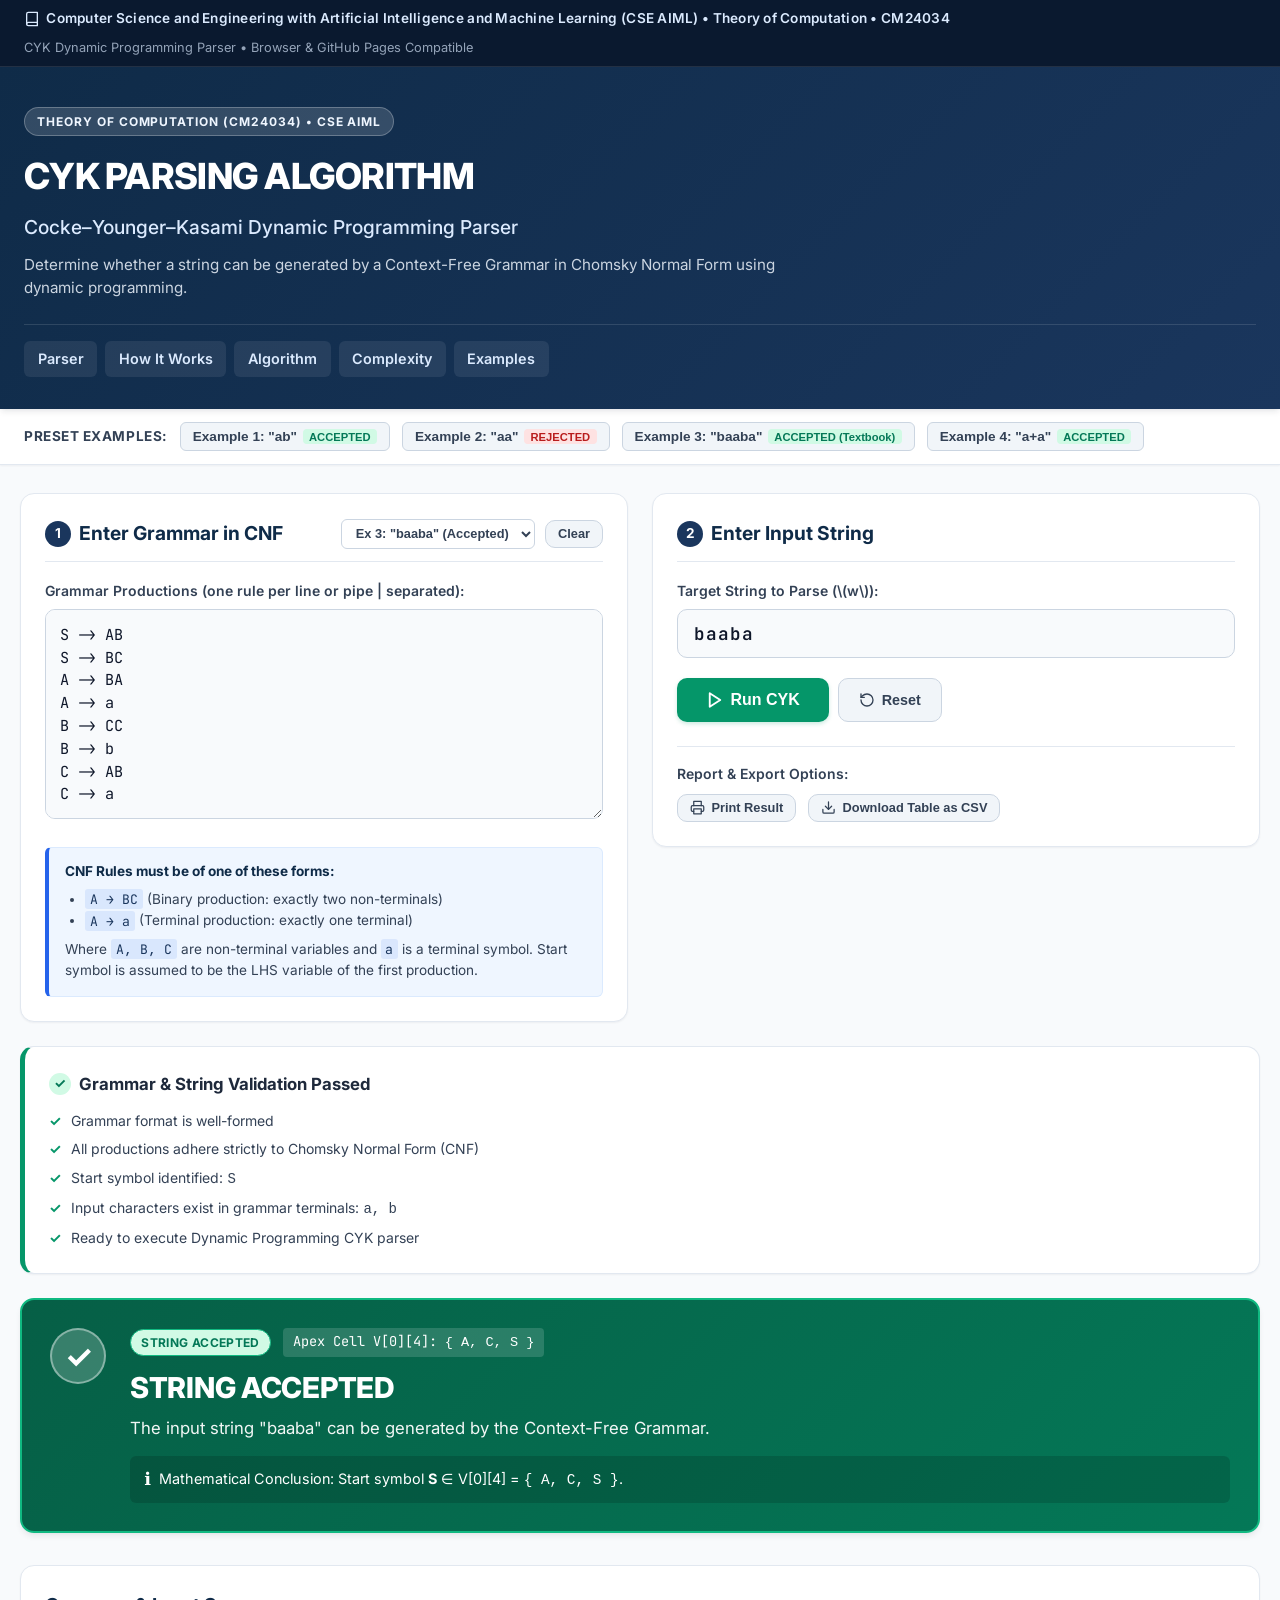
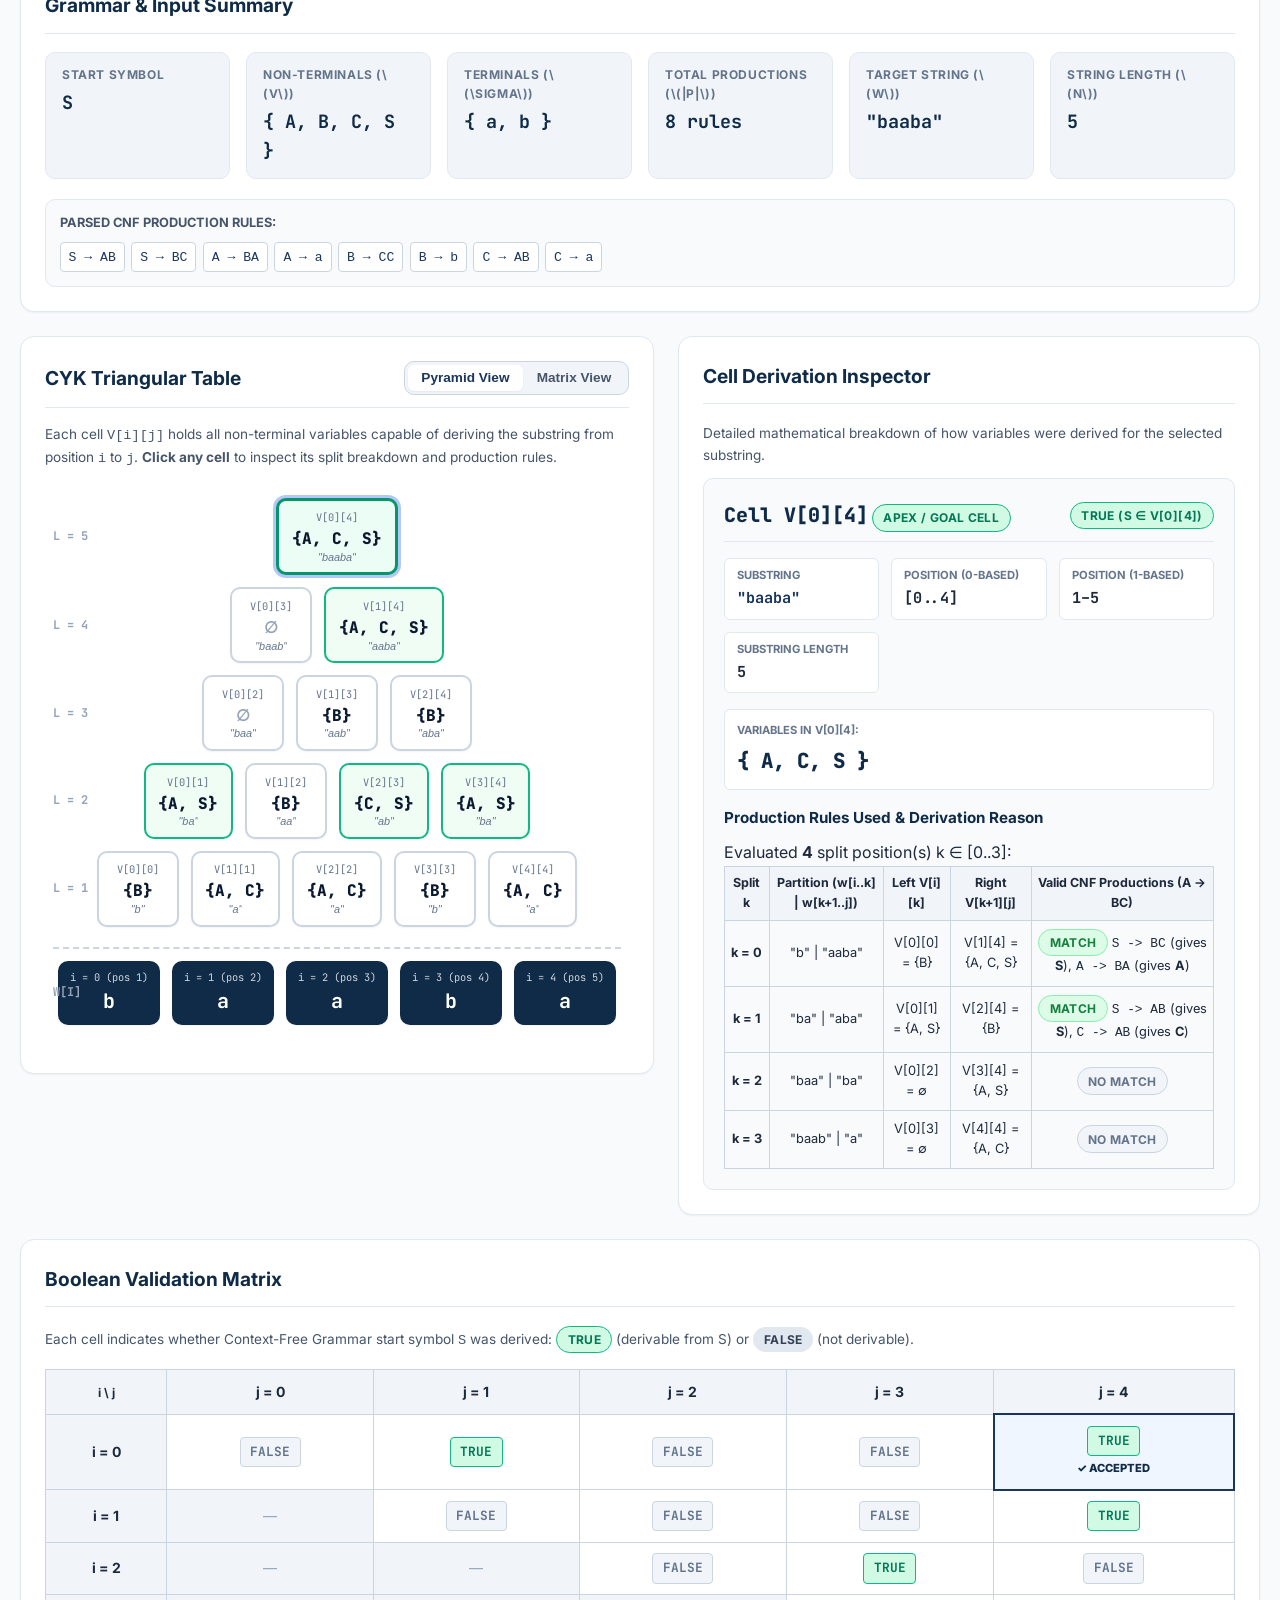
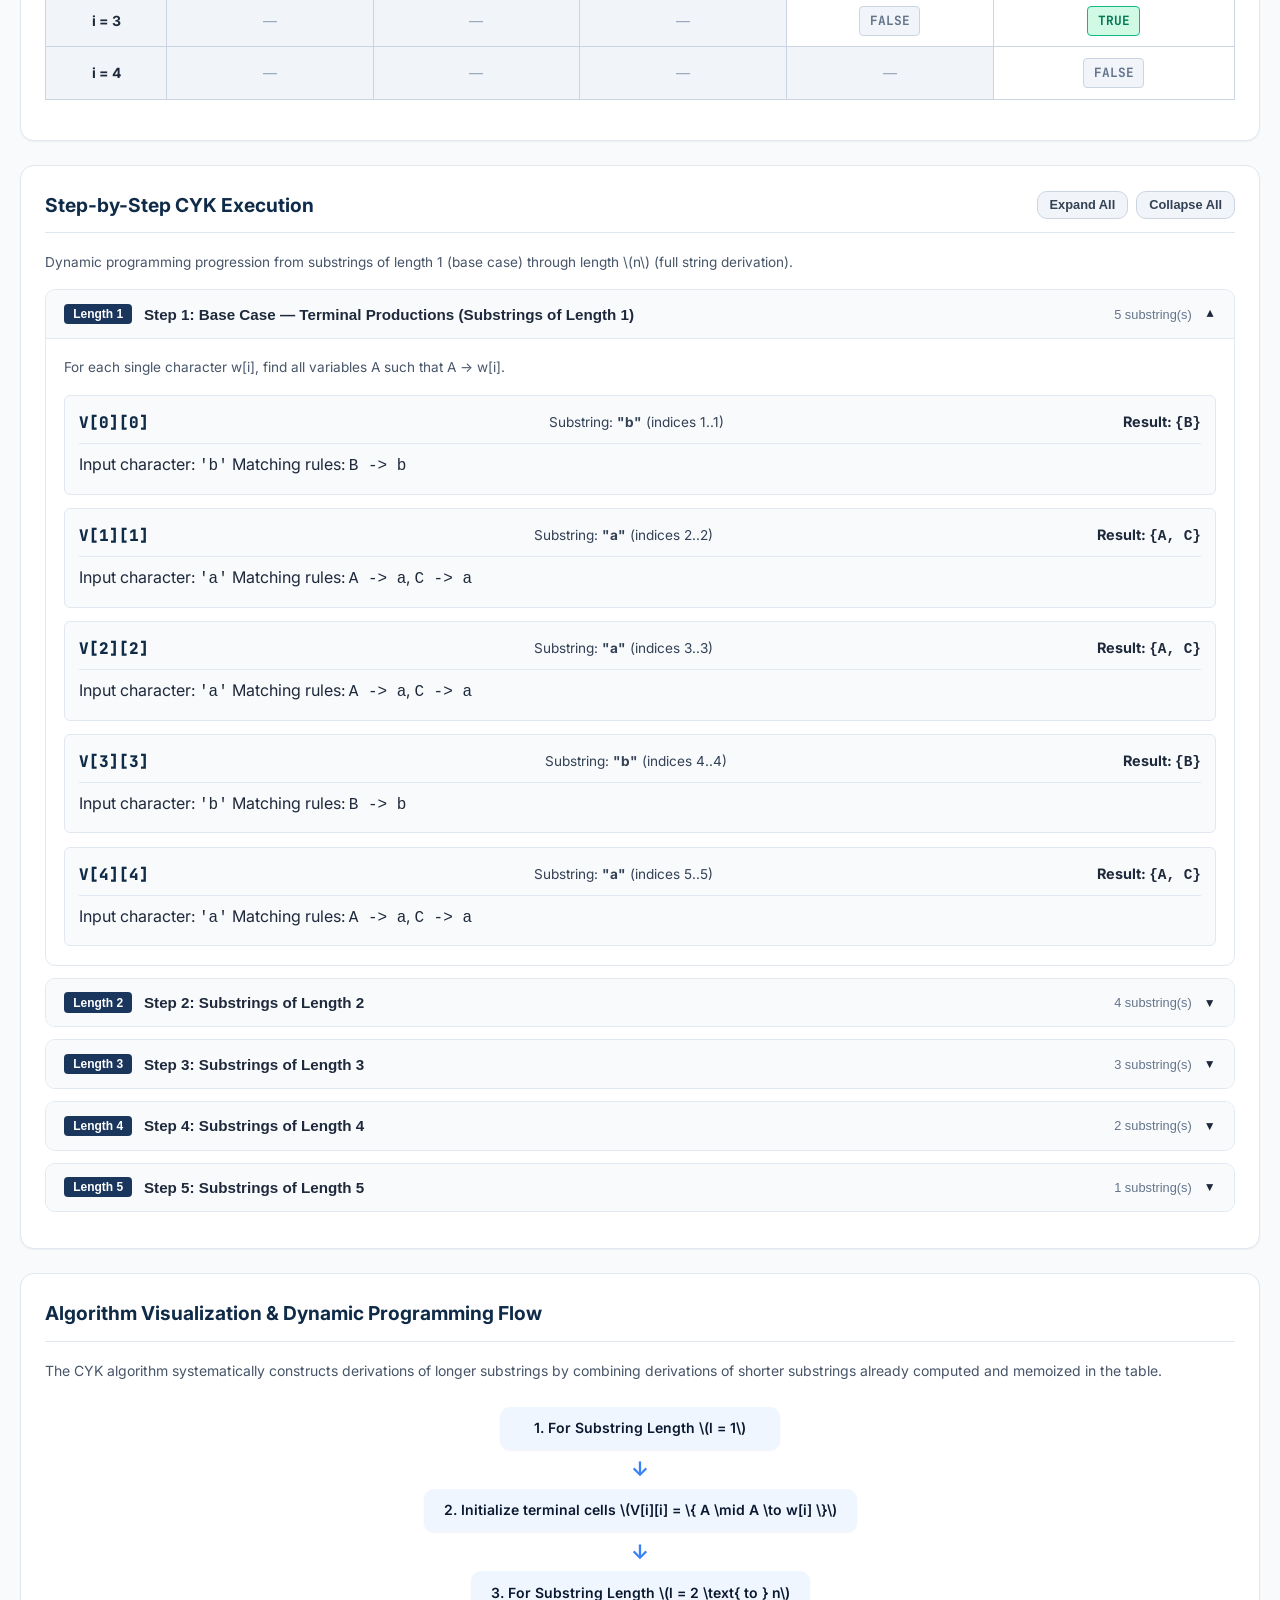
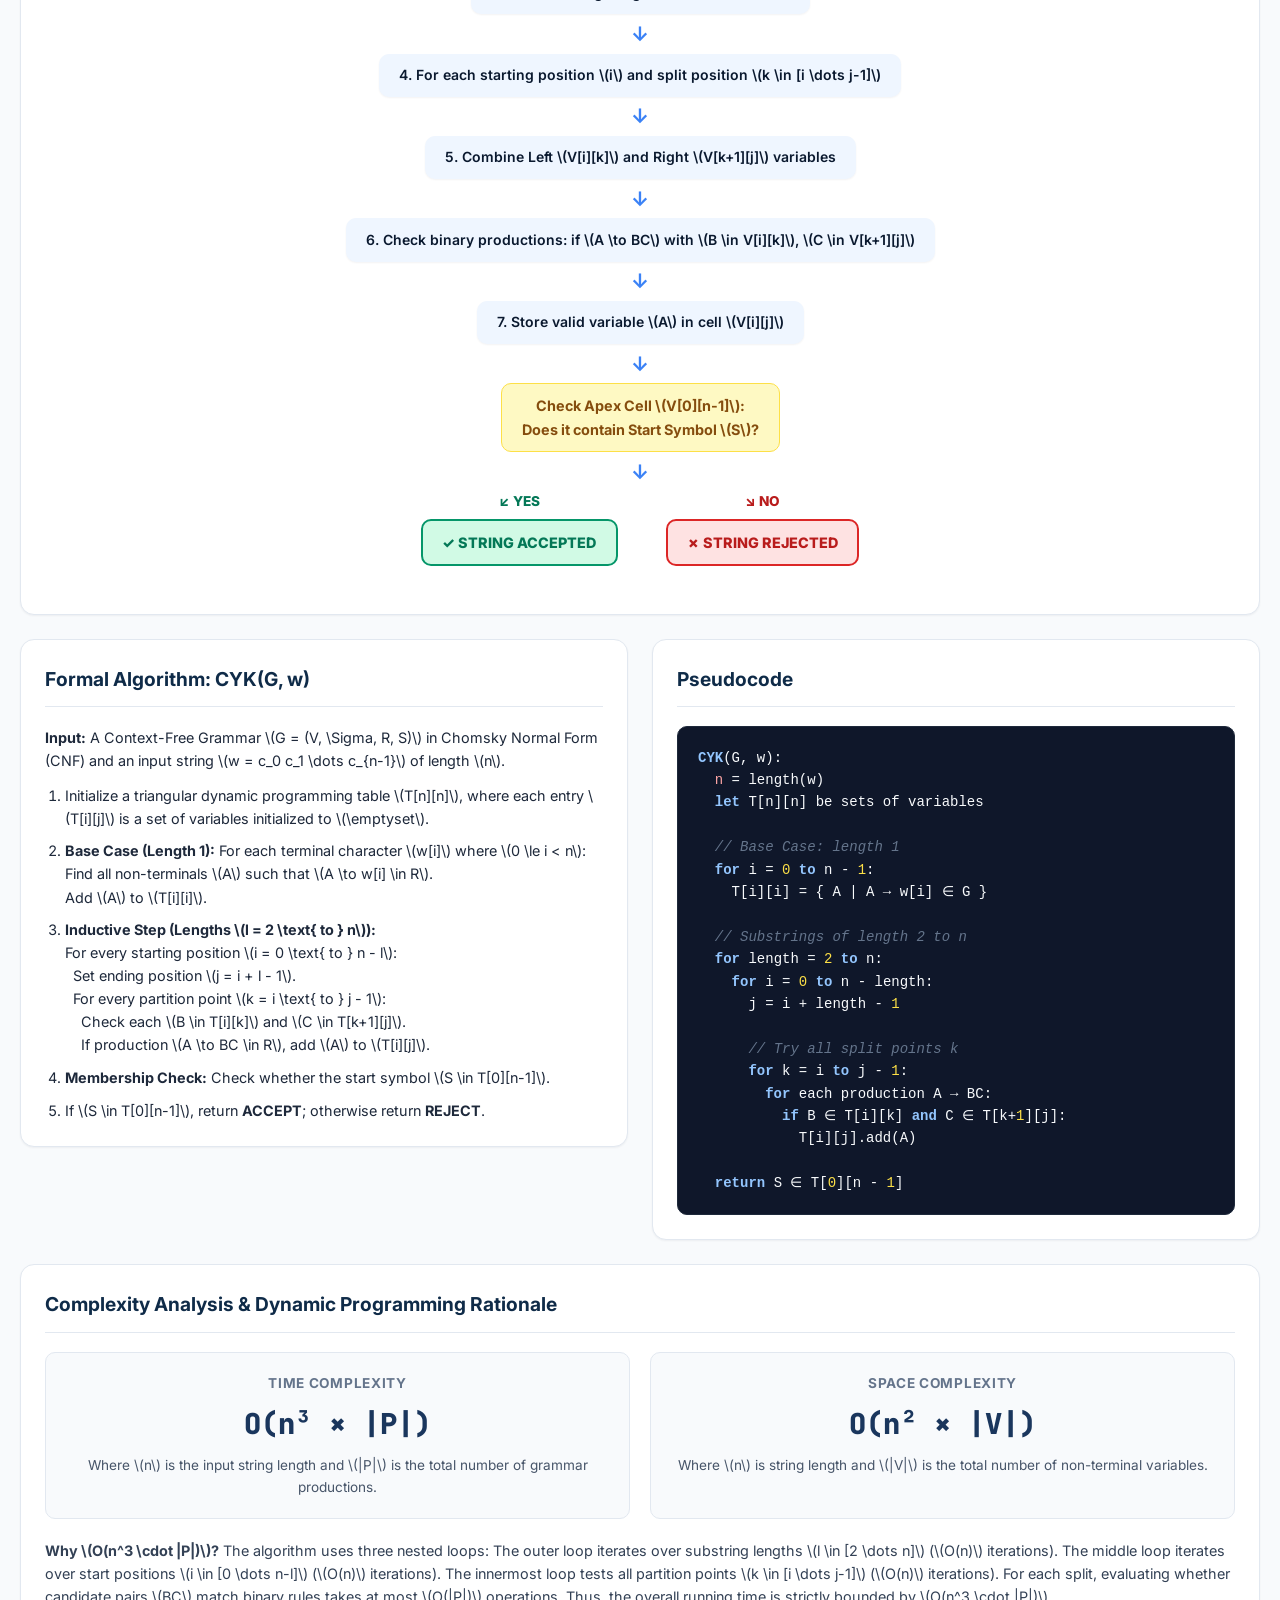
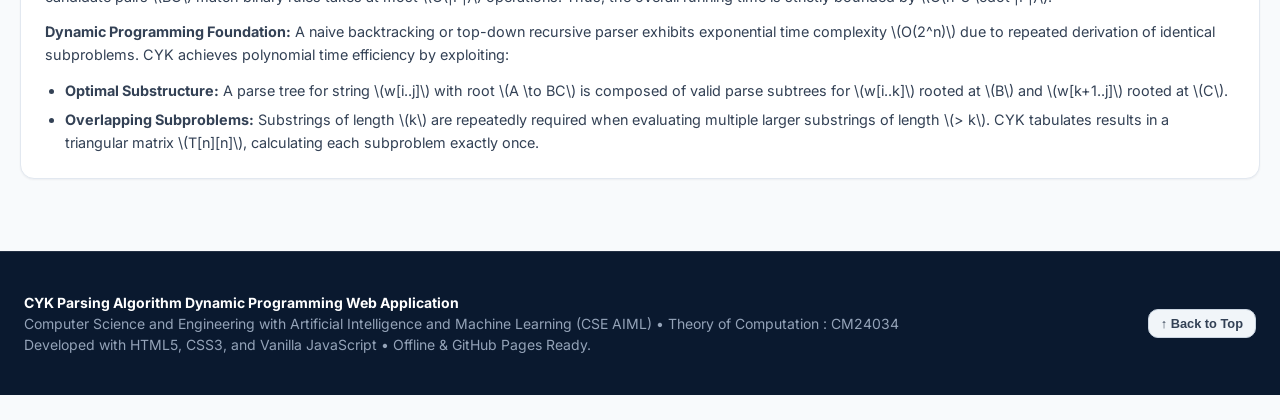
==== commit 70410077: "Add files via upload" ====
--- a/standalone.html
+++ b/standalone.html
@@ -1619,9 +1619,9 @@
     <div class="college-header-inner">
       <span class="course-tag">
         <svg width="16" height="16" viewBox="0 0 24 24" fill="none" stroke="currentColor" stroke-width="2" stroke-linecap="round" stroke-linejoin="round" aria-hidden="true"><path d="M4 19.5A2.5 2.5 0 0 1 6.5 17H20"></path><path d="M6.5 2H20v20H6.5A2.5 2.5 0 0 1 4 19.5v-15A2.5 2.5 0 0 1 6.5 2z"></path></svg>
-        Department of Computer Science &amp; Engineering &bull; CS302 Design &amp; Analysis of Algorithms
+        Computer Science and Engineering with Artificial Intelligence and Machine Learning (CSE AIML) &bull; Theory of Computation &bull; CM24034
       </span>
-      <span class="project-affiliation">Dynamic Programming Term Project &bull; Browser &amp; GitHub Pages Compatible</span>
+      <span class="project-affiliation">CYK Dynamic Programming Parser &bull; Browser &amp; GitHub Pages Compatible</span>
     </div>
   </aside>
 
@@ -1629,7 +1629,7 @@
   <header class="site-header">
     <div class="header-container">
       <div class="site-title-wrap">
-        <span class="academic-badge">DAA Dynamic Programming Mini-Project</span>
+        <span class="academic-badge">Theory of Computation (CM24034) &bull; CSE AIML</span>
         <h1 class="main-title">CYK PARSING ALGORITHM</h1>
         <p class="subtitle">Cocke–Younger–Kasami Dynamic Programming Parser</p>
         <p class="header-description">
@@ -2035,7 +2035,7 @@
     <div class="footer-container">
       <div class="footer-meta">
         <strong>CYK Parsing Algorithm Dynamic Programming Web Application</strong><br>
-        Department of Computer Science &amp; Engineering &bull; Design &amp; Analysis of Algorithms Mini-Project<br>
+        Computer Science and Engineering with Artificial Intelligence and Machine Learning (CSE AIML) &bull; Theory of Computation : CM24034<br>
         Developed with HTML5, CSS3, and Vanilla JavaScript &bull; Offline &amp; GitHub Pages Ready.
       </div>
       <div>
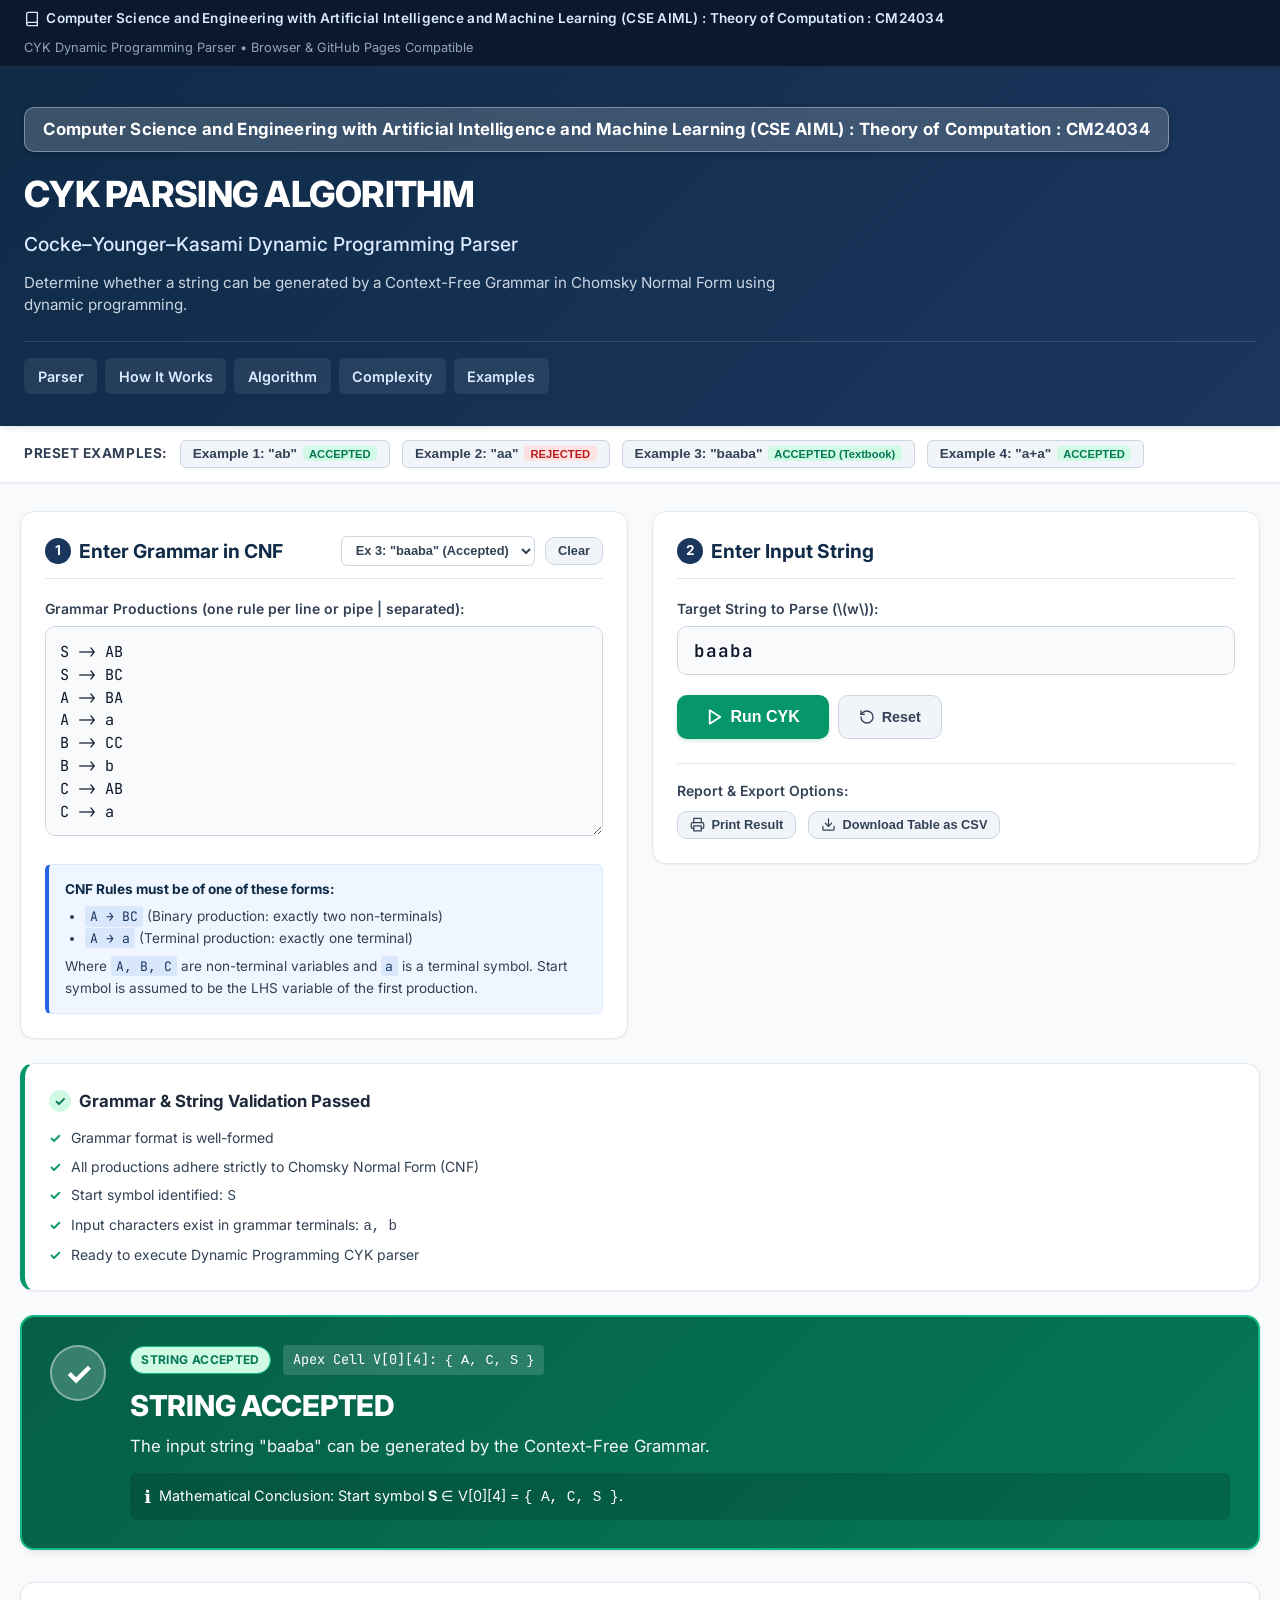
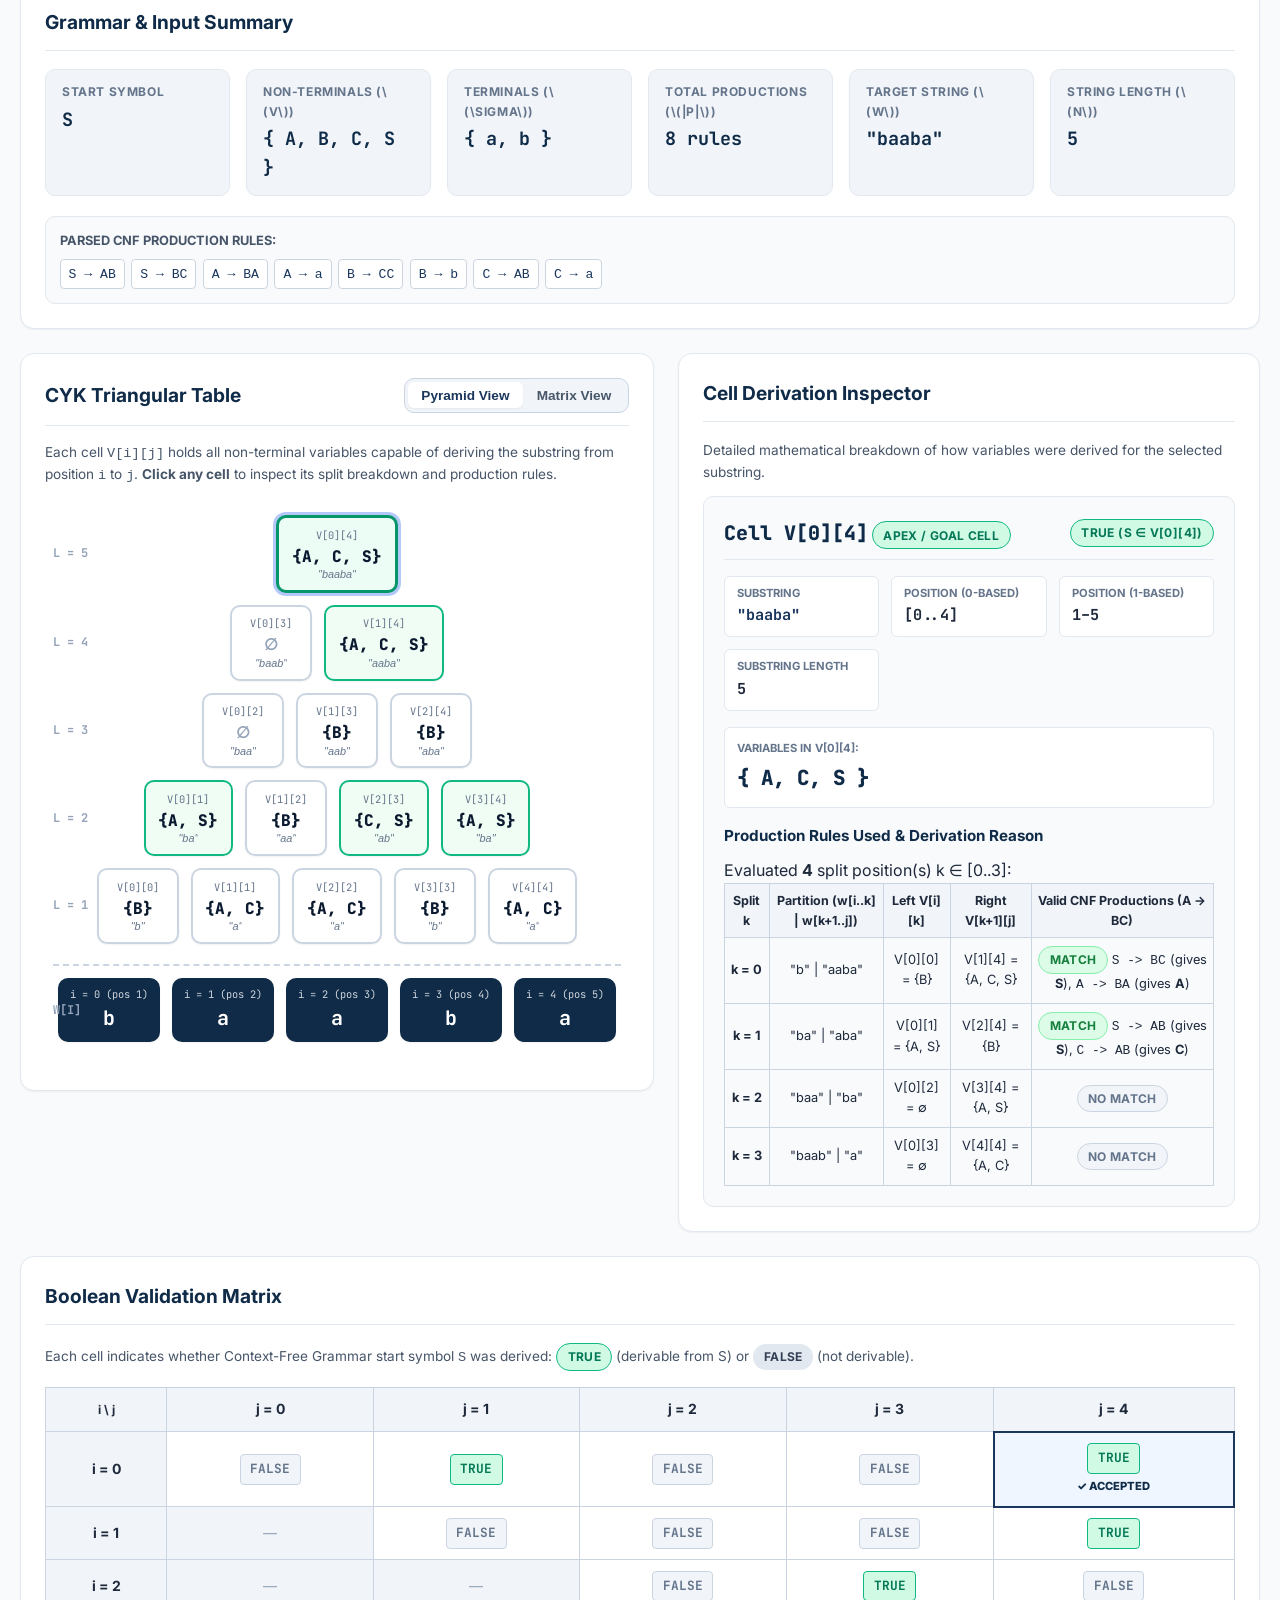
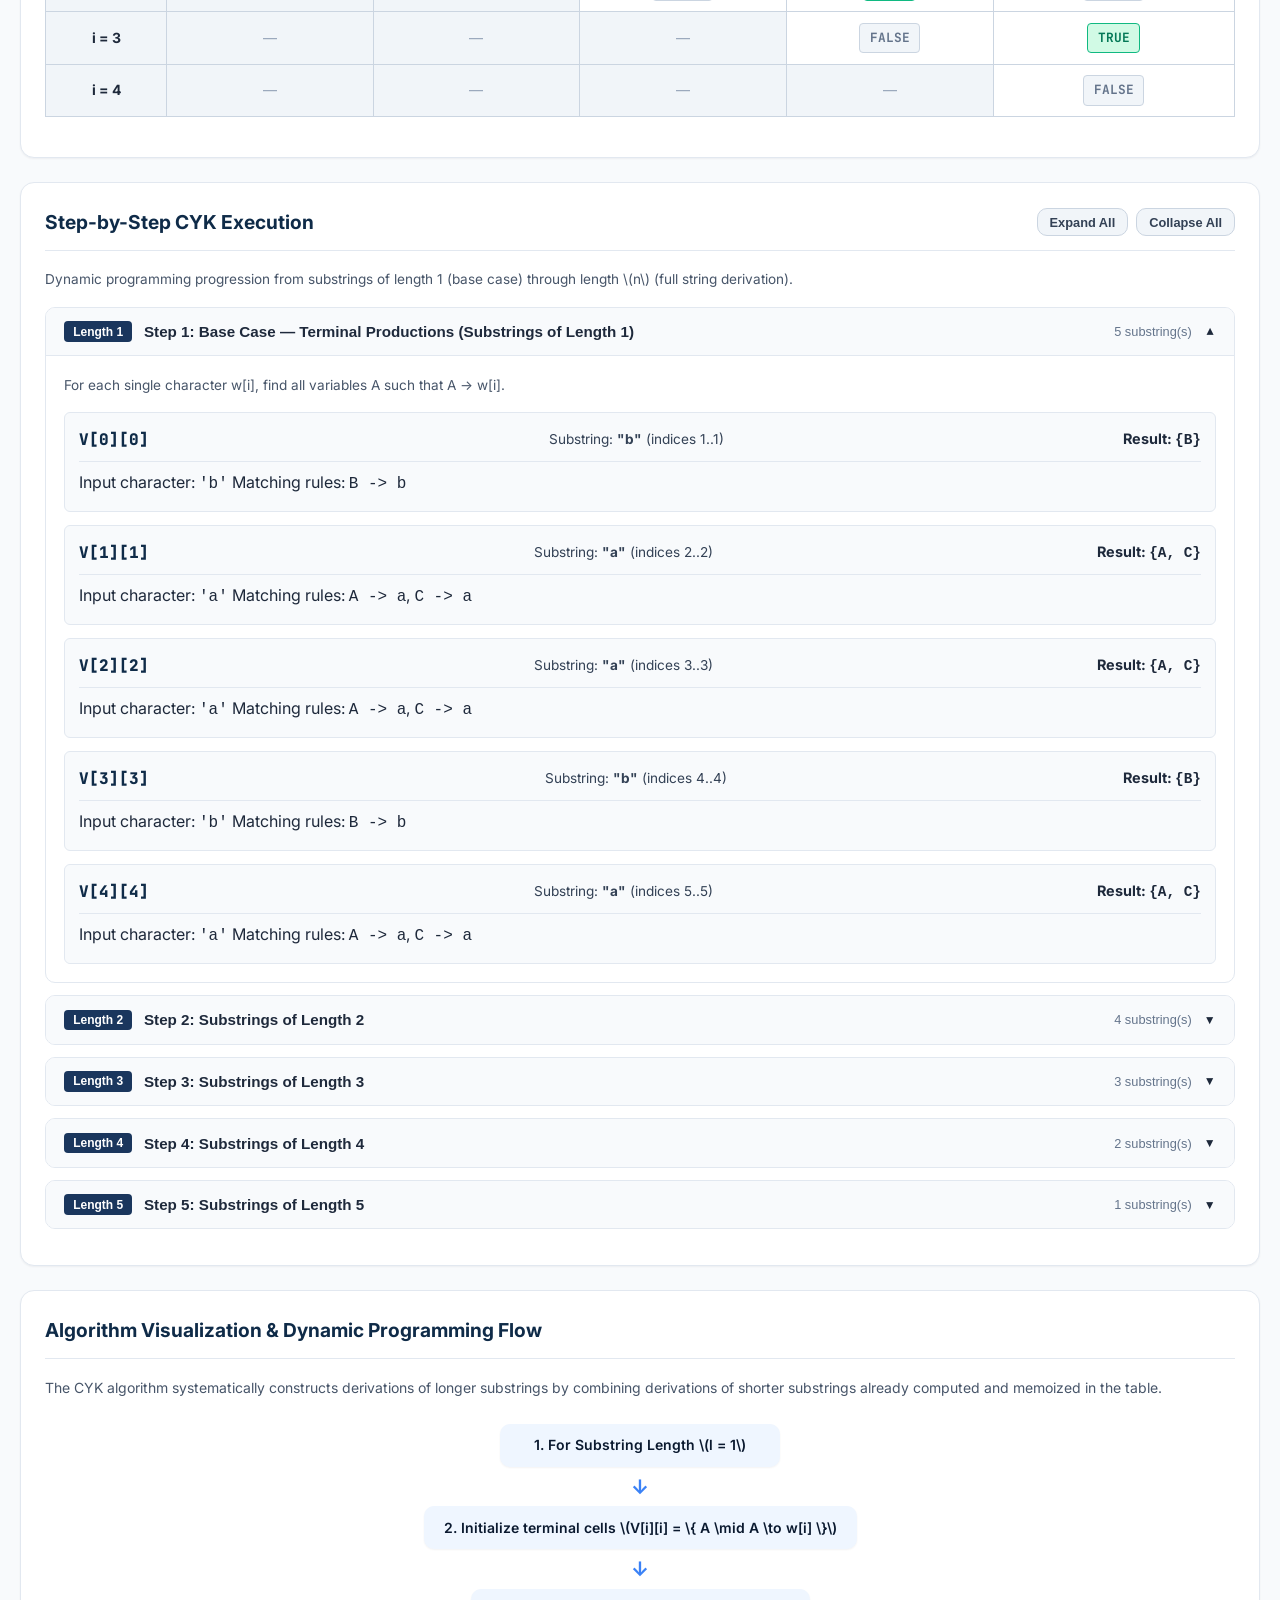
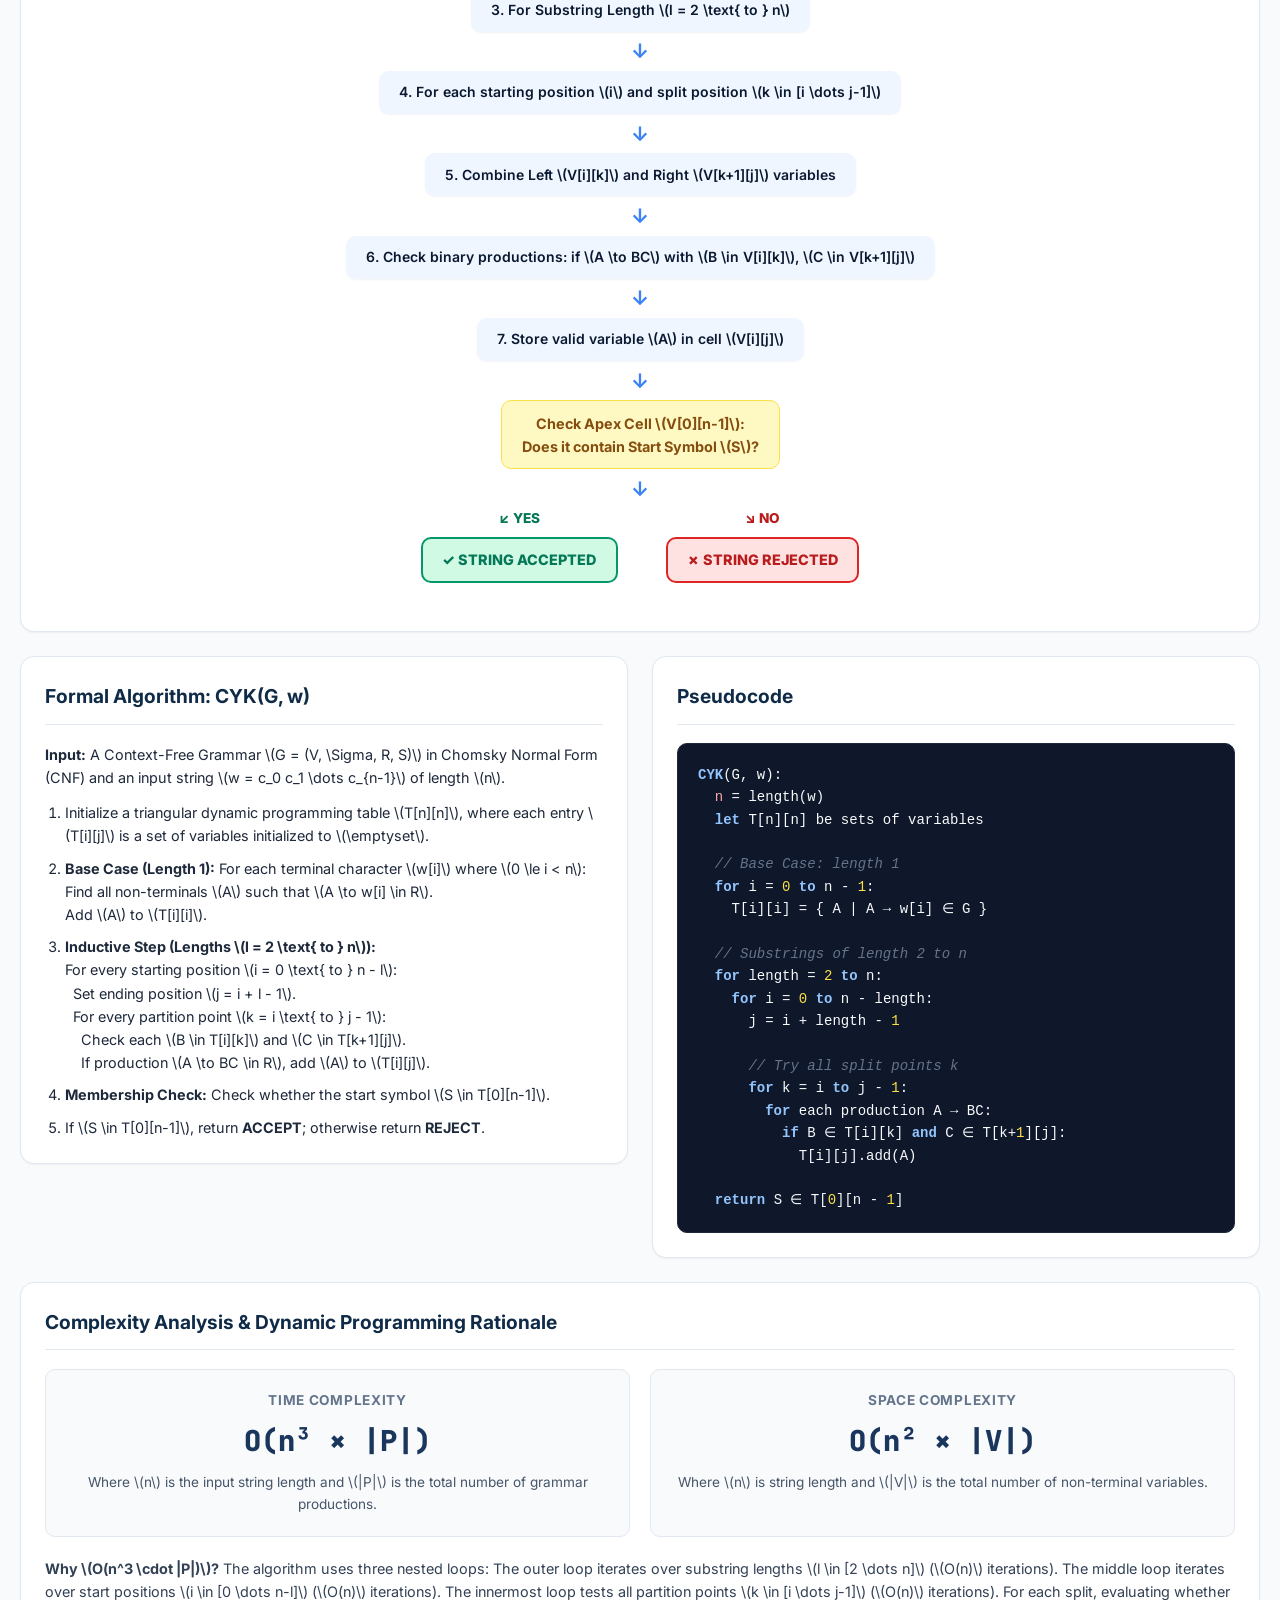
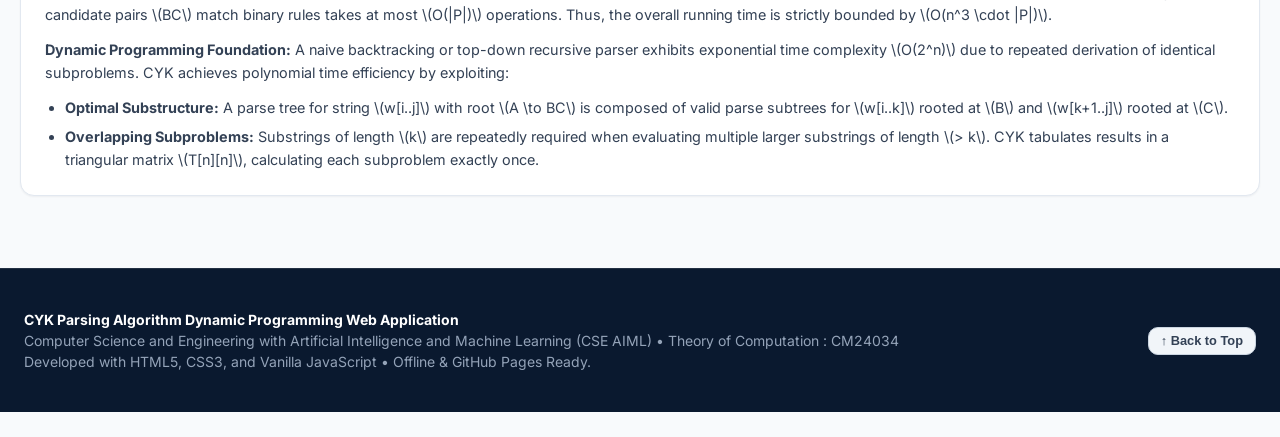
==== commit bc37bf9b: "Add files via upload" ====
--- a/standalone.html
+++ b/standalone.html
@@ -3,7 +3,7 @@
 <head>
   <meta charset="UTF-8">
   <meta name="viewport" content="width=device-width, initial-scale=1.0">
-  <title>CYK Parsing Algorithm — Cocke–Younger–Kasami Dynamic Programming Parser</title>
+  <title>Computer Science and Engineering with Artificial Intelligence and Machine Learning (CSE AIML) : Theory of Computation : CM24034</title>
   <style>
 /* ==========================================================================
    CYK Parsing Algorithm — Academic DAA Mini-Project Stylesheet
@@ -128,6 +128,21 @@
 
 .site-title-wrap {
   margin-bottom: 1.5rem;
+}
+
+.dept-course-title {
+  display: inline-block;
+  background: rgba(255, 255, 255, 0.18);
+  border: 1px solid rgba(255, 255, 255, 0.35);
+  color: #ffffff;
+  font-size: 1.05rem;
+  font-weight: 700;
+  letter-spacing: 0.02em;
+  padding: 0.5rem 1.15rem;
+  border-radius: var(--border-radius-md);
+  margin-bottom: 0.85rem;
+  box-shadow: 0 2px 6px rgba(0, 0, 0, 0.2);
+  backdrop-filter: blur(4px);
 }
 
 .academic-badge {
@@ -1619,7 +1634,7 @@
     <div class="college-header-inner">
       <span class="course-tag">
         <svg width="16" height="16" viewBox="0 0 24 24" fill="none" stroke="currentColor" stroke-width="2" stroke-linecap="round" stroke-linejoin="round" aria-hidden="true"><path d="M4 19.5A2.5 2.5 0 0 1 6.5 17H20"></path><path d="M6.5 2H20v20H6.5A2.5 2.5 0 0 1 4 19.5v-15A2.5 2.5 0 0 1 6.5 2z"></path></svg>
-        Computer Science and Engineering with Artificial Intelligence and Machine Learning (CSE AIML) &bull; Theory of Computation &bull; CM24034
+        Computer Science and Engineering with Artificial Intelligence and Machine Learning (CSE AIML) : Theory of Computation : CM24034
       </span>
       <span class="project-affiliation">CYK Dynamic Programming Parser &bull; Browser &amp; GitHub Pages Compatible</span>
     </div>
@@ -1629,7 +1644,9 @@
   <header class="site-header">
     <div class="header-container">
       <div class="site-title-wrap">
-        <span class="academic-badge">Theory of Computation (CM24034) &bull; CSE AIML</span>
+        <div class="dept-course-title">
+          Computer Science and Engineering with Artificial Intelligence and Machine Learning (CSE AIML) : Theory of Computation : CM24034
+        </div>
         <h1 class="main-title">CYK PARSING ALGORITHM</h1>
         <p class="subtitle">Cocke–Younger–Kasami Dynamic Programming Parser</p>
         <p class="header-description">
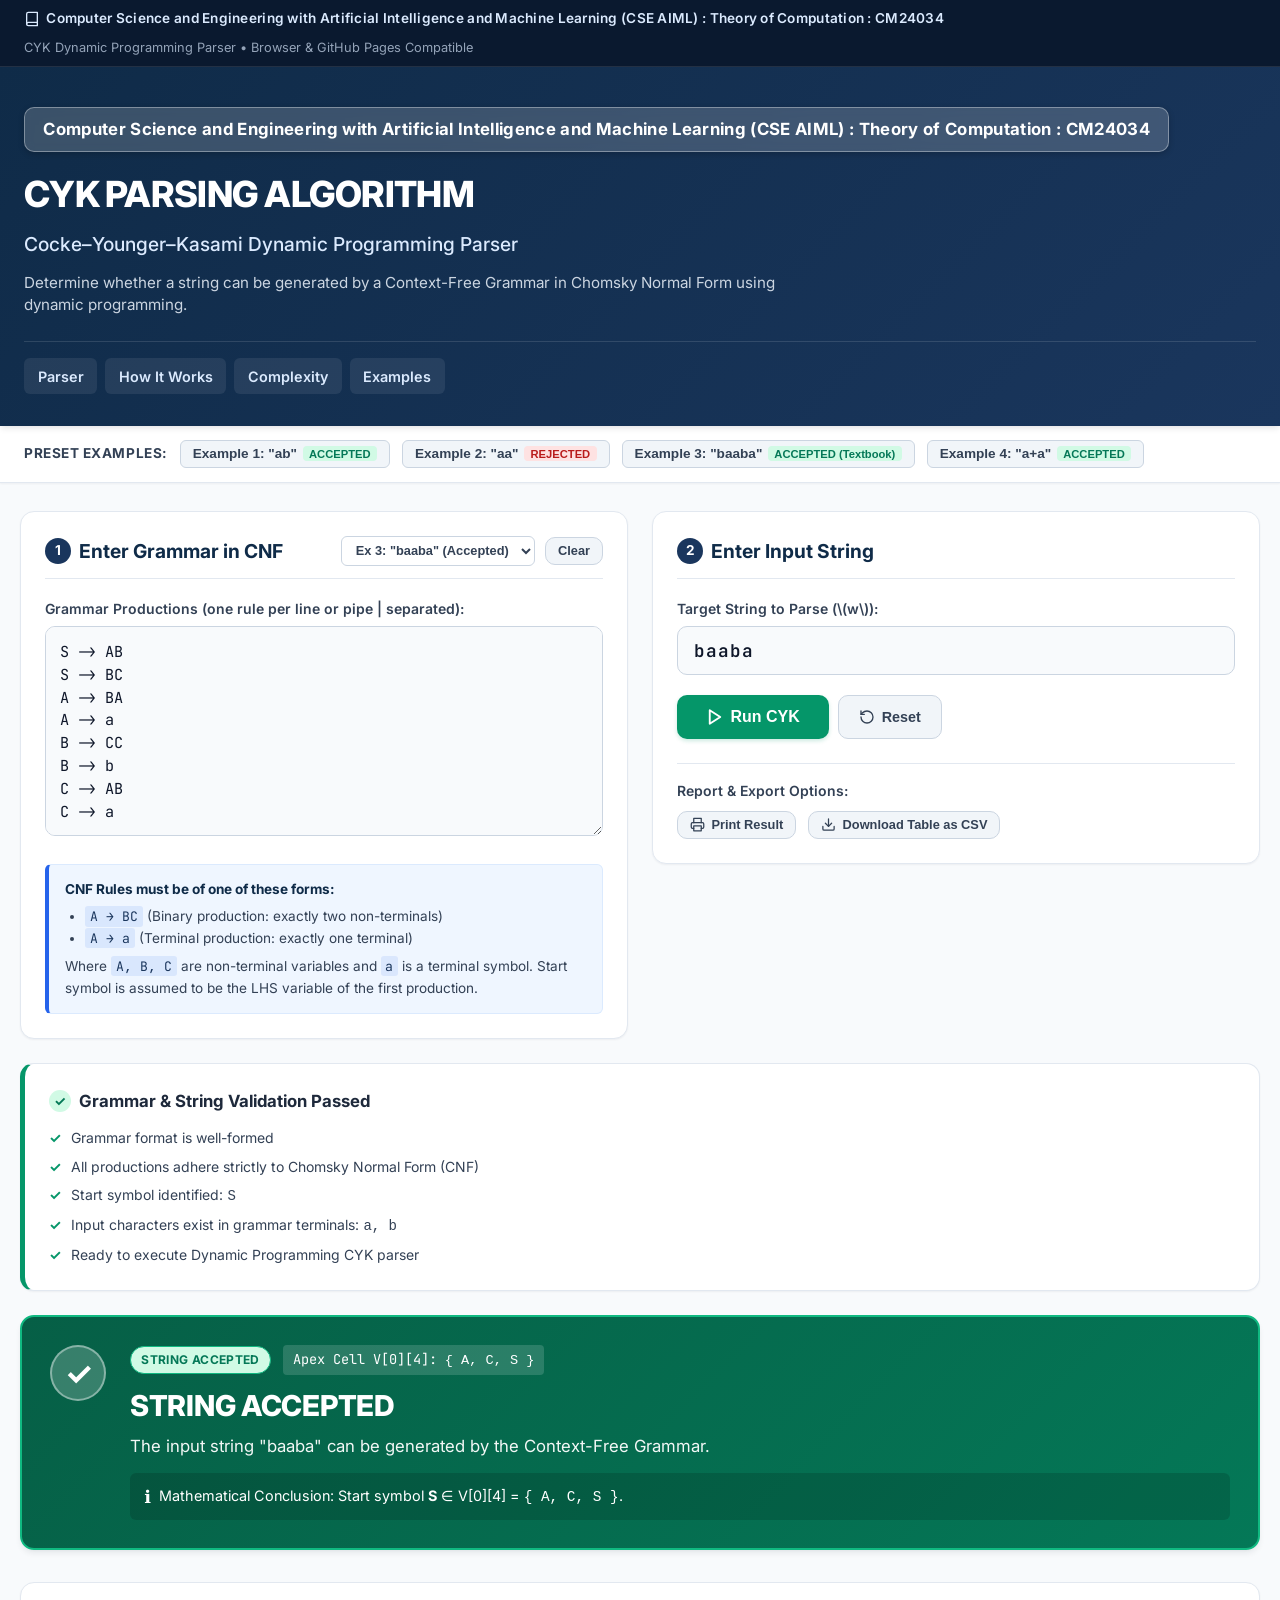
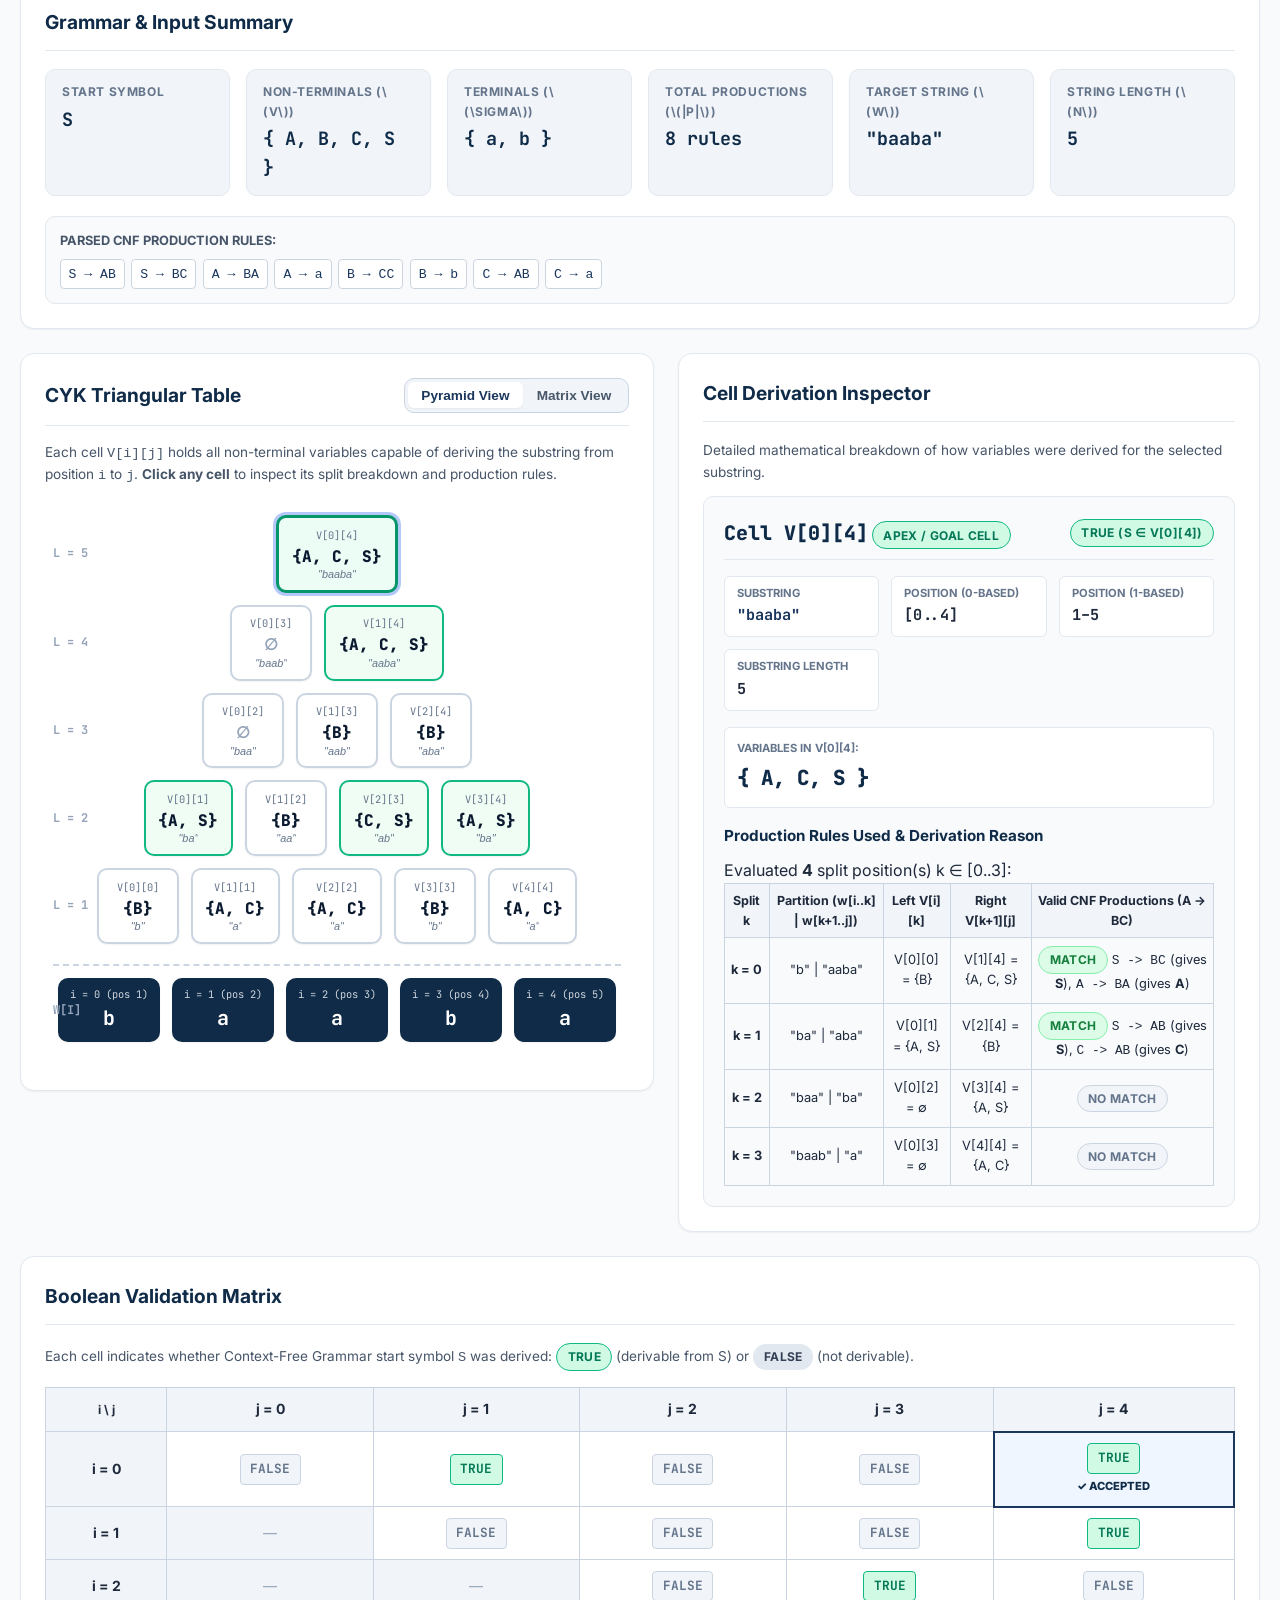
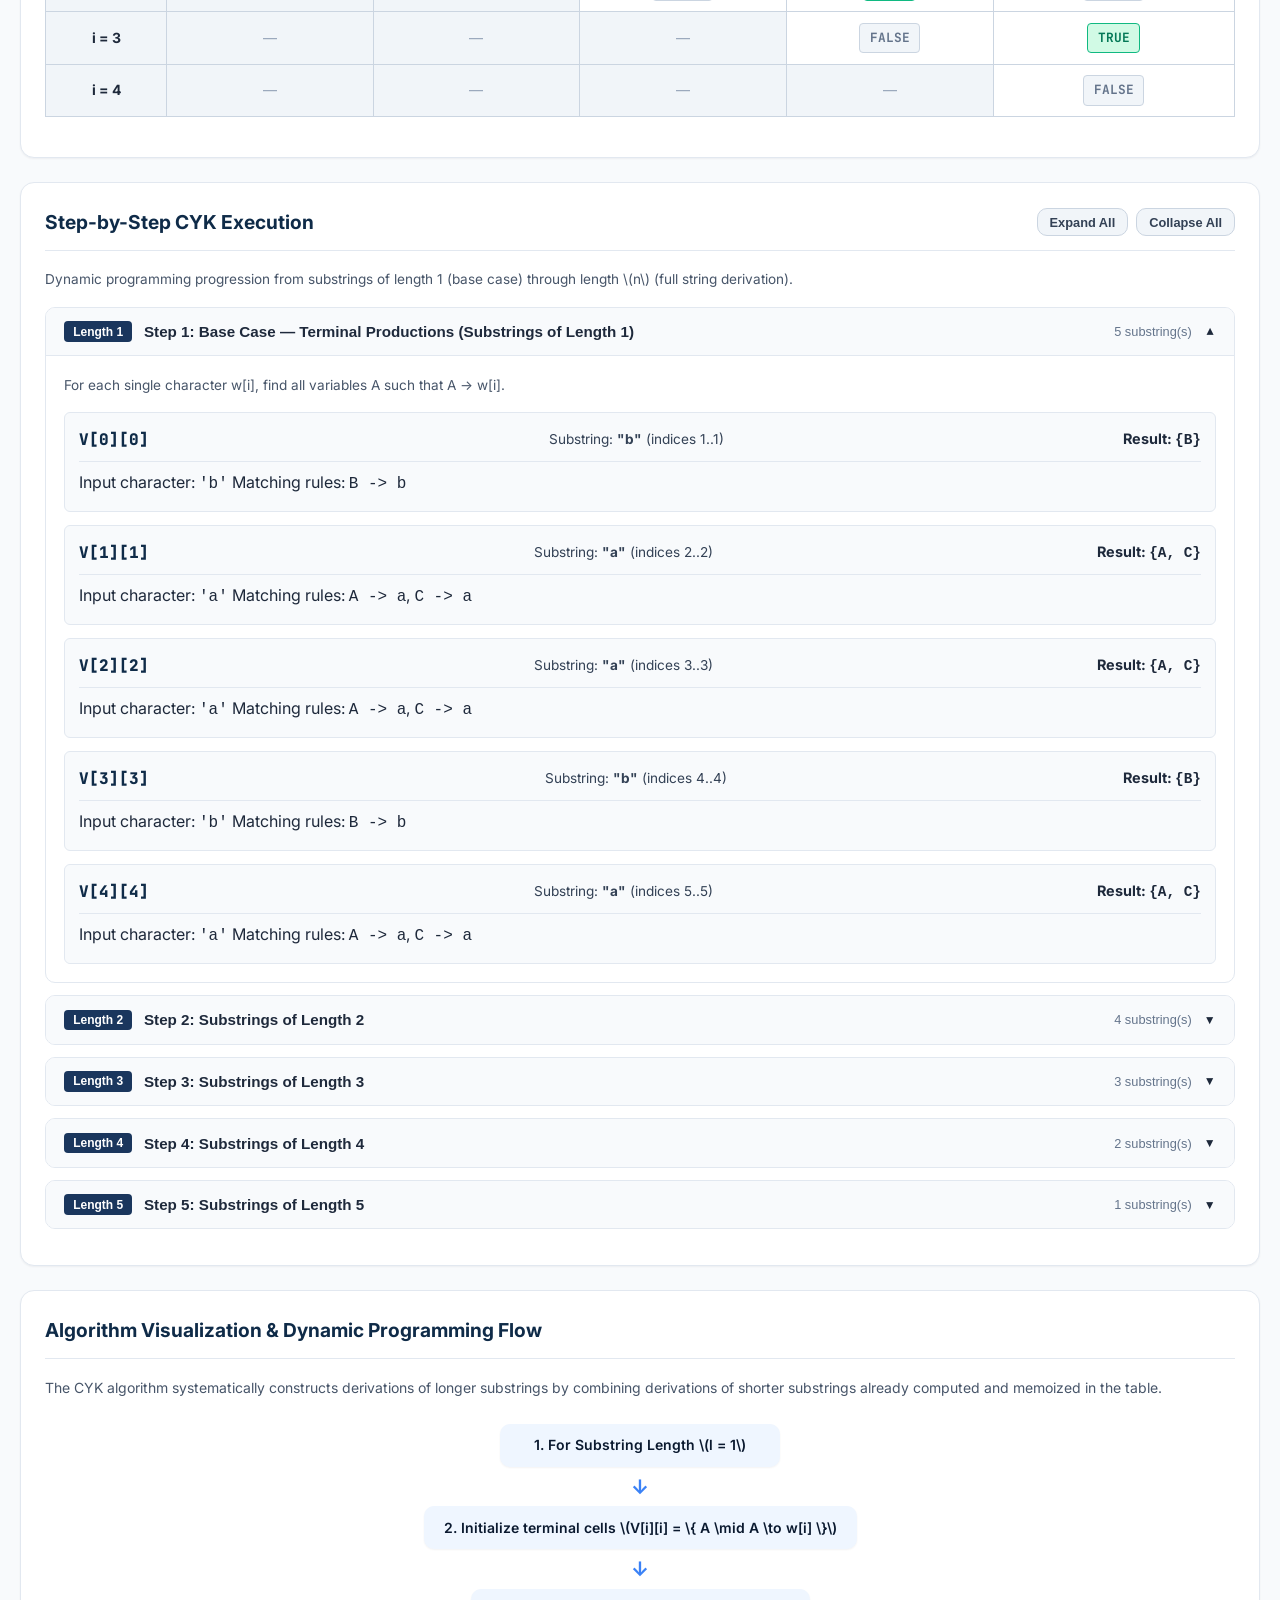
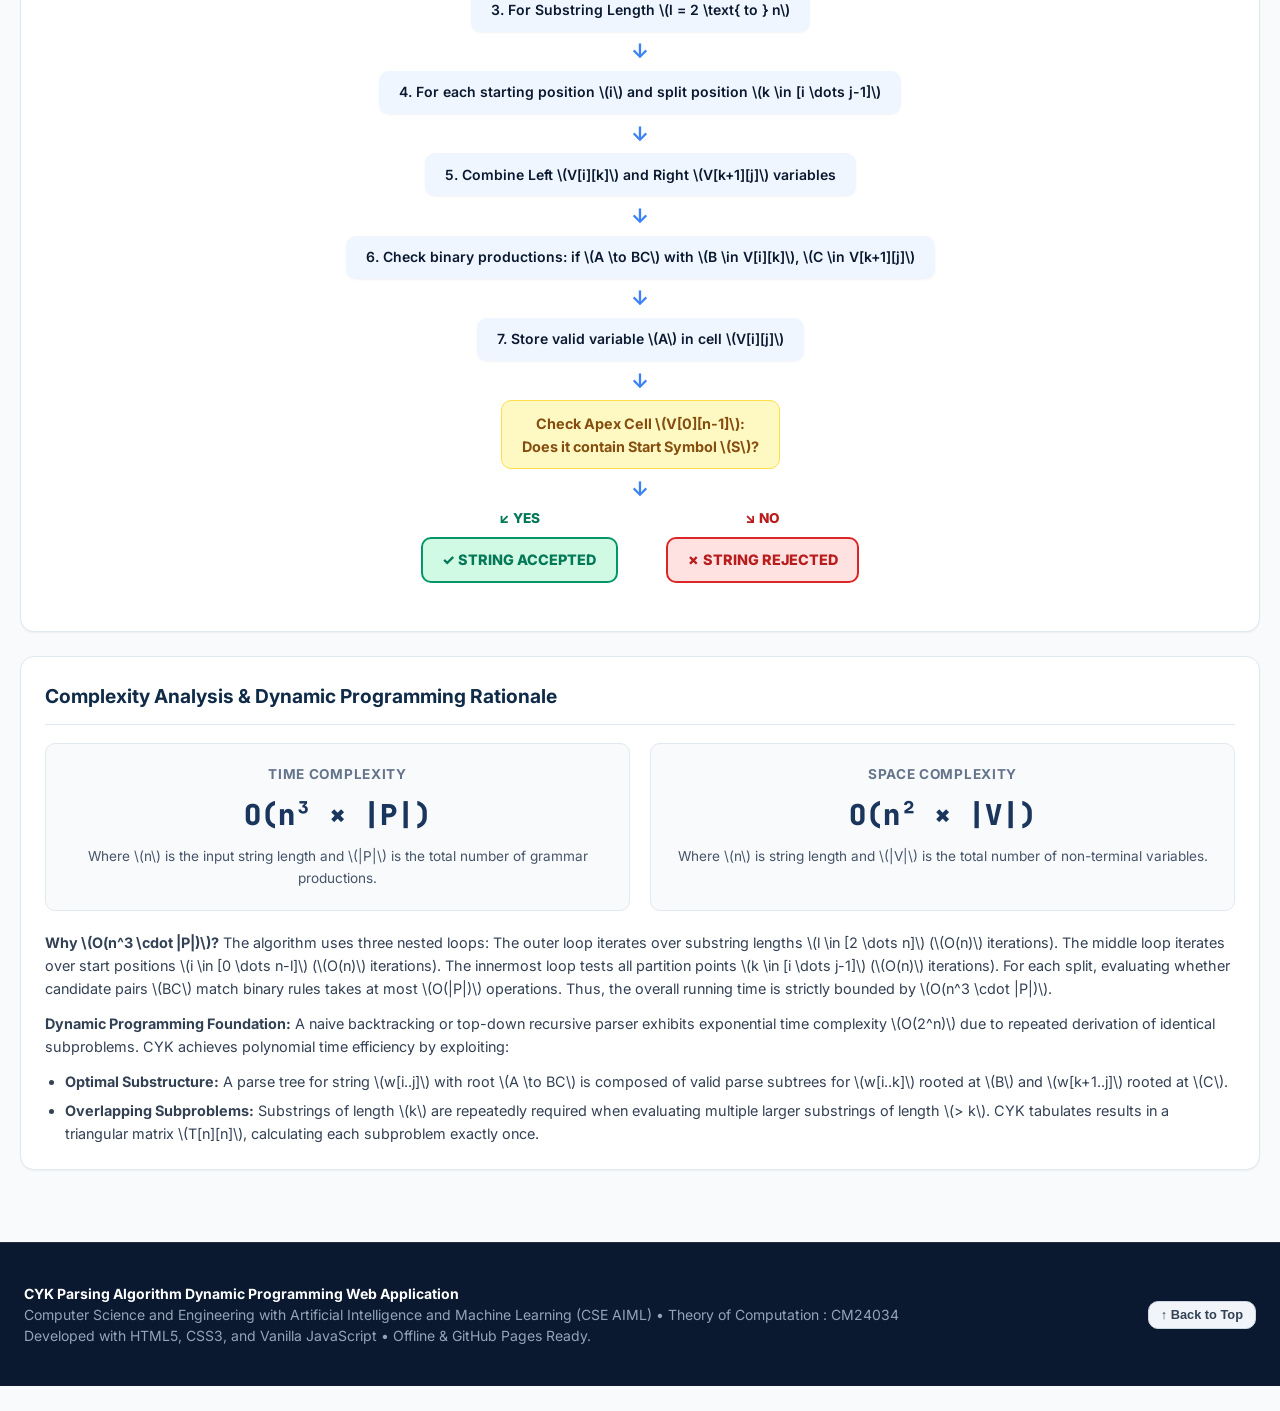
==== commit 5e47f8aa: "Add files via upload" ====
--- a/standalone.html
+++ b/standalone.html
@@ -1658,7 +1658,6 @@
       <nav class="main-nav" aria-label="Main Navigation">
         <a href="#parser-section" class="nav-link">Parser</a>
         <a href="#how-it-works-section" class="nav-link">How It Works</a>
-        <a href="#algorithm-section" class="nav-link">Algorithm</a>
         <a href="#complexity-section" class="nav-link">Complexity</a>
         <a href="#examples-section" class="nav-link">Examples</a>
       </nav>
@@ -1940,65 +1939,7 @@
       </div>
     </section>
 
-    <!-- SECTION 9 & 10: FORMAL ALGORITHM & PSEUDOCODE -->
-    <div class="two-col-grid" id="algorithm-section">
-
-      <!-- SECTION 9: FORMAL ALGORITHM -->
-      <section class="card">
-        <div class="card-header">
-          <h2 class="card-title">Formal Algorithm: CYK(G, w)</h2>
-        </div>
-        <div style="font-size: 0.9rem; color: var(--neutral-800); line-height: 1.6;">
-          <p style="margin-bottom: 0.75rem;"><strong>Input:</strong> A Context-Free Grammar \(G = (V, \Sigma, R, S)\) in Chomsky Normal Form (CNF) and an input string \(w = c_0 c_1 \dots c_{n-1}\) of length \(n\).</p>
-          <ol style="padding-left: 1.25rem; display: grid; gap: 0.6rem;">
-            <li>Initialize a triangular dynamic programming table \(T[n][n]\), where each entry \(T[i][j]\) is a set of variables initialized to \(\emptyset\).</li>
-            <li><strong>Base Case (Length 1):</strong> For each terminal character \(w[i]\) where \(0 \le i < n\):
-              <br>Find all non-terminals \(A\) such that \(A \to w[i] \in R\).
-              <br>Add \(A\) to \(T[i][i]\).
-            </li>
-            <li><strong>Inductive Step (Lengths \(l = 2 \text{ to } n\)):</strong>
-              <br>For every starting position \(i = 0 \text{ to } n - l\):
-              <br>&nbsp;&nbsp;Set ending position \(j = i + l - 1\).
-              <br>&nbsp;&nbsp;For every partition point \(k = i \text{ to } j - 1\):
-              <br>&nbsp;&nbsp;&nbsp;&nbsp;Check each \(B \in T[i][k]\) and \(C \in T[k+1][j]\).
-              <br>&nbsp;&nbsp;&nbsp;&nbsp;If production \(A \to BC \in R\), add \(A\) to \(T[i][j]\).
-            </li>
-            <li><strong>Membership Check:</strong> Check whether the start symbol \(S \in T[0][n-1]\).</li>
-            <li>If \(S \in T[0][n-1]\), return <strong>ACCEPT</strong>; otherwise return <strong>REJECT</strong>.</li>
-          </ol>
-        </div>
-      </section>
-
-      <!-- SECTION 10: PSEUDOCODE -->
-      <section class="card">
-        <div class="card-header">
-          <h2 class="card-title">Pseudocode</h2>
-        </div>
-        <div class="code-block-container">
-<pre><code><span class="code-keyword">CYK</span>(G, w):
-  <span class="code-var">n</span> = length(w)
-  <span class="code-keyword">let</span> T[n][n] be sets of variables
-
-  <span class="code-comment">// Base Case: length 1</span>
-  <span class="code-keyword">for</span> i = <span class="code-number">0</span> <span class="code-keyword">to</span> n - <span class="code-number">1</span>:
-    T[i][i] = { A | A &rarr; w[i] &isin; G }
-
-  <span class="code-comment">// Substrings of length 2 to n</span>
-  <span class="code-keyword">for</span> length = <span class="code-number">2</span> <span class="code-keyword">to</span> n:
-    <span class="code-keyword">for</span> i = <span class="code-number">0</span> <span class="code-keyword">to</span> n - length:
-      j = i + length - <span class="code-number">1</span>
-
-      <span class="code-comment">// Try all split points k</span>
-      <span class="code-keyword">for</span> k = i <span class="code-keyword">to</span> j - <span class="code-number">1</span>:
-        <span class="code-keyword">for</span> each production A &rarr; BC:
-          <span class="code-keyword">if</span> B &isin; T[i][k] <span class="code-keyword">and</span> C &isin; T[k+<span class="code-number">1</span>][j]:
-            T[i][j].add(A)
-
-  <span class="code-keyword">return</span> S &isin; T[<span class="code-number">0</span>][n - <span class="code-number">1</span>]</code></pre>
-        </div>
-      </section>
-
-    </div>
+
 
     <!-- SECTION 11: COMPLEXITY ANALYSIS -->
     <section class="card" id="complexity-section">
